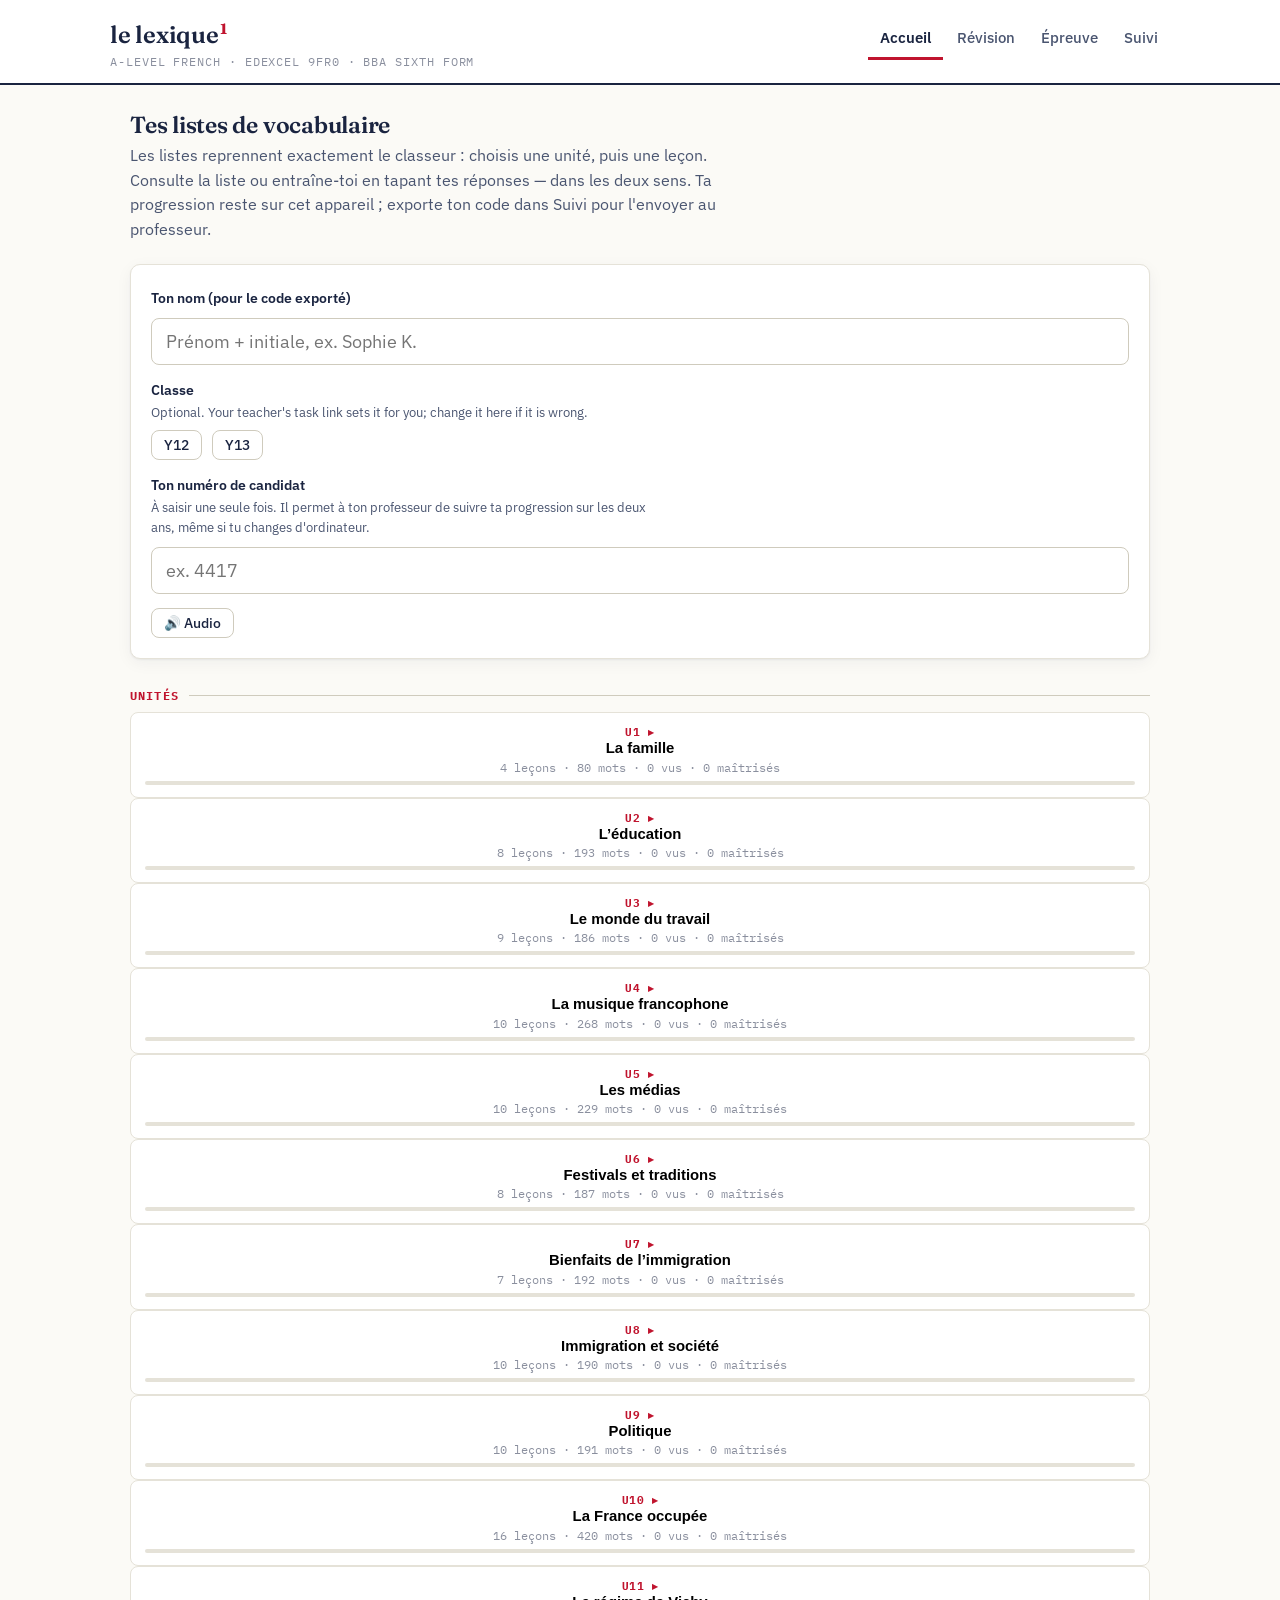
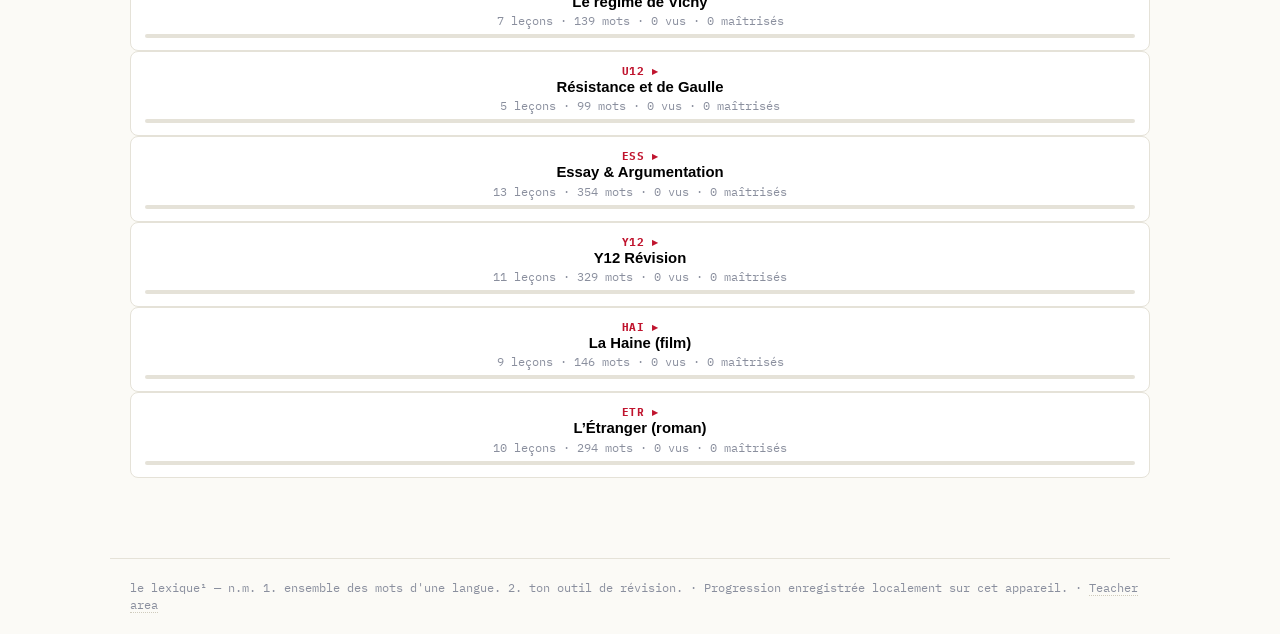
==== index.html @ da0fa789 "Add files via upload" ====
<!DOCTYPE html>
<html lang="fr">
<head>
<meta charset="UTF-8">
<meta name="viewport" content="width=device-width, initial-scale=1.0">
<title>Le Lexique · A-Level French BBA</title>
<meta name="description" content="Vocabulaire A-Level French (Edexcel 9FR0) listes du classeur, réponses tapées dans les deux sens, suivi de progression.">
<link rel="preconnect" href="https://fonts.googleapis.com">
<link rel="preconnect" href="https://fonts.gstatic.com" crossorigin>
<link href="https://fonts.googleapis.com/css2?family=Fraunces:opsz,wght@9..144,400;9..144,600;9..144,700&family=IBM+Plex+Sans:ital,wght@0,400;0,500;0,600;1,400&family=IBM+Plex+Mono:wght@400;700&display=swap" rel="stylesheet">
<link rel="stylesheet" href="style.css">
</head>
<body>
<header class="site">
  <div class="site-inner">
    <div>
      <div class="brand">le lexique<sup>1</sup></div>
      <div class="brand-sub">A-Level French · Edexcel 9FR0 · BBA Sixth Form</div>
    </div>
    <nav class="tabs" aria-label="Navigation principale">
      <button id="tab-accueil" aria-selected="true">Accueil</button>
      <button id="tab-revision" aria-selected="false">Révision</button>
      <button id="tab-examen" aria-selected="false">Épreuve</button>
      <button id="tab-suivi" aria-selected="false">Suivi</button>
    </nav>
  </div>
</header>

<div id="sendbar" class="sendbar hidden" role="status"></div>
<div id="taskbar" class="sendbar hidden" role="status"></div>

<main>
  <section id="view-accueil"></section>
  <section id="view-revision" class="hidden"></section>
  <section id="view-examen" class="hidden"></section>
  <section id="view-suivi" class="hidden"></section>
</main>

<footer class="site">
  le lexique¹ — n.m. 1. ensemble des mots d'une langue. 2. ton outil de révision.
  · Progression enregistrée localement sur cet appareil.
  · <a href="https://artmemry.github.io/A-Level-French-BBA/teacher.html" class="teacher-link" rel="noopener">Teacher area</a>
</footer>

<script src="data/corpus.js"></script>
<script src="data/synonyms.js"></script>
<script src="data/genre.js"></script>
<script src="assignments.js"></script>
<script src="app.js"></script>
</body>
</html>
---- style.css ----
/* Le Lexique — design system
   Direction: French lexicography. Dictionary-entry cards, red homograph
   numerals as the signature, ink blue + Robert red on near-white paper. */

:root{
  --paper:#FBFAF6;
  --card:#FFFFFF;
  --ink:#1A2440;
  --ink-soft:#4A5570;
  --muted:#8A8F9E;
  --rouge:#C0142E;      /* sense numerals, traps, accents */
  --bleu:#2B4C9B;       /* actions, links */
  --bleu-pale:#EDF1FA;
  --vert:#2E7D52;       /* correct */
  --vert-pale:#EAF4EE;
  --rouge-pale:#FBEDEE;
  --line:#E5E2D8;
  --line-strong:#CFCBBD;
  --radius:10px;
  --shadow:0 1px 2px rgba(26,36,64,.06), 0 4px 16px rgba(26,36,64,.05);
  --font-display:"Fraunces", Georgia, serif;
  --font-body:"IBM Plex Sans", system-ui, sans-serif;
  --font-mono:"IBM Plex Mono", ui-monospace, monospace;
}

*{box-sizing:border-box}
html{-webkit-text-size-adjust:100%}
body{
  margin:0; background:var(--paper); color:var(--ink);
  font-family:var(--font-body); font-size:16px; line-height:1.55;
}
:focus-visible{outline:2px solid var(--bleu); outline-offset:2px; border-radius:4px}
@media (prefers-reduced-motion:reduce){
  *,*::before,*::after{animation:none!important; transition:none!important}
}

/* ── header ── */
header.site{
  border-bottom:2px solid var(--ink);
  background:var(--card);
  padding:0 20px;
}
.site-inner{max-width:1060px; margin:0 auto; display:flex; align-items:baseline; gap:18px; flex-wrap:wrap; padding:16px 0 12px}
.brand{font-family:var(--font-display); font-weight:600; font-size:1.5rem; letter-spacing:-.01em}
.brand sup{color:var(--rouge); font-size:.62em; font-weight:700; margin-left:1px}
.brand-sub{font-family:var(--font-mono); font-size:.72rem; color:var(--muted); text-transform:uppercase; letter-spacing:.08em}
nav.tabs{display:flex; gap:2px; margin-left:auto; flex-wrap:wrap}
nav.tabs button{
  font-family:var(--font-body); font-size:.92rem; font-weight:500;
  background:none; border:none; border-bottom:3px solid transparent;
  padding:8px 12px 10px; color:var(--ink-soft); cursor:pointer;
}
nav.tabs button:hover{color:var(--ink)}
nav.tabs button[aria-selected="true"]{color:var(--ink); border-bottom-color:var(--rouge); font-weight:600}

main{max-width:1060px; margin:0 auto; padding:26px 20px 80px}

h1,h2,h3{font-family:var(--font-display); font-weight:600; letter-spacing:-.01em; line-height:1.2}
h2{font-size:1.45rem; margin:0 0 4px}
h3{font-size:1.1rem; margin:0 0 6px}
.lede{color:var(--ink-soft); margin:0 0 22px; max-width:62ch}

/* ── generic card ── */
.card{background:var(--card); border:1px solid var(--line); border-radius:var(--radius); box-shadow:var(--shadow); padding:20px}
.grid{display:grid; gap:14px}
@media(min-width:720px){ .grid.cols-2{grid-template-columns:1fr 1fr} .grid.cols-3{grid-template-columns:repeat(3,1fr)} }

/* ── buttons ── */
.btn{
  font-family:var(--font-body); font-size:.95rem; font-weight:600;
  border-radius:8px; border:1.5px solid var(--ink); background:var(--card); color:var(--ink);
  padding:9px 18px; cursor:pointer; transition:background .12s ease;
}
.btn:hover{background:var(--bleu-pale)}
.btn.primary{background:var(--bleu); border-color:var(--bleu); color:#fff}
.btn.primary:hover{background:#233F82}
.btn.ghost{border-color:var(--line-strong); font-weight:500}
.btn.small{padding:5px 12px; font-size:.85rem}
.btn:disabled{opacity:.45; cursor:default}
.btn-row{display:flex; gap:10px; flex-wrap:wrap; margin-top:14px}

/* ── unit picker ── */
.unit-grid{display:grid; gap:10px; grid-template-columns:repeat(auto-fill,minmax(230px,1fr)); margin:14px 0 8px}
.unit-tile{
  display:flex; align-items:flex-start; gap:10px; padding:12px 14px;
  border:1px solid var(--line); border-radius:8px; background:var(--card); cursor:pointer;
  transition:border-color .12s ease;
}
.unit-tile:hover{border-color:var(--bleu)}
.unit-tile.on{border-color:var(--bleu); background:var(--bleu-pale)}
.unit-tile input{margin-top:4px; accent-color:var(--bleu)}
.unit-tile .u-code{font-family:var(--font-mono); font-size:.7rem; color:var(--rouge); font-weight:700; letter-spacing:.05em}
.unit-tile .u-name{font-weight:600; font-size:.93rem; line-height:1.3}
.unit-tile .u-meta{font-size:.78rem; color:var(--muted); font-family:var(--font-mono)}
.unit-tile .u-bar{height:4px; background:var(--line); border-radius:2px; margin-top:6px; overflow:hidden}
.unit-tile .u-bar i{display:block; height:100%; background:var(--vert)}

/* ── dictionary entry (the signature) ── */
.entry{
  background:var(--card); border:1px solid var(--line-strong); border-radius:var(--radius);
  box-shadow:var(--shadow); padding:26px 28px; position:relative;
}
.entry::before{
  content:""; position:absolute; inset:8px; border:1px solid var(--line); border-radius:6px; pointer-events:none;
}
.headword{font-family:var(--font-display); font-size:2rem; font-weight:600}
.headword sup{color:var(--rouge); font-weight:700; font-size:.55em}
.gramm{font-style:italic; color:var(--muted); font-size:.95rem; margin-left:8px}
.entry .ctx{font-size:1.15rem; margin:16px 0 4px; line-height:1.6}
.entry .ctx mark{background:none; color:var(--rouge); font-weight:700}
.entry .ctx .gap{
  display:inline-block; min-width:5.5ch; border-bottom:2px solid var(--rouge);
  color:var(--rouge); font-weight:700; text-align:center; padding:0 4px;
}
.entry-meta{font-family:var(--font-mono); font-size:.72rem; color:var(--muted); letter-spacing:.05em; text-transform:uppercase}

/* ── options ── */
.opts{display:grid; gap:8px; margin-top:18px}
@media(min-width:640px){ .opts.two-col{grid-template-columns:1fr 1fr} }
.opt{
  text-align:left; font-size:1rem; font-family:var(--font-body);
  border:1.5px solid var(--line-strong); border-radius:8px; background:var(--card);
  padding:11px 14px; cursor:pointer; display:flex; gap:10px; align-items:baseline;
  transition:border-color .1s ease, background .1s ease;
}
.opt:hover{border-color:var(--bleu)}
.opt .k{font-family:var(--font-mono); font-size:.72rem; color:var(--muted); min-width:1.2em}
.opt.good{border-color:var(--vert); background:var(--vert-pale)}
.opt.bad{border-color:var(--rouge); background:var(--rouge-pale)}
.opt.dim{opacity:.55}
.opt:disabled{cursor:default}
.opt .tag{margin-left:auto; font-family:var(--font-mono); font-size:.7rem; color:var(--muted)}

/* checkbox variant (select-all) */
.opt.check input{accent-color:var(--bleu)}

/* ── feedback ── */
.feedback{margin-top:14px; padding:12px 14px; border-radius:8px; font-size:.95rem}
.feedback.good{background:var(--vert-pale); border:1px solid var(--vert); color:#1D5A3A}
.feedback.bad{background:var(--rouge-pale); border:1px solid var(--rouge); color:#8A1020}
.feedback.info{background:var(--bleu-pale); border:1px solid var(--bleu); color:#1E3A75}
.feedback .note{display:block; margin-top:6px; font-size:.88rem; color:var(--ink-soft)}

/* ── flashcard ── */
.fc-back{border-top:1px dashed var(--line-strong); margin-top:16px; padding-top:16px}
.fc-answers{font-size:1.25rem; font-weight:600}
.grade-row{display:flex; gap:8px; flex-wrap:wrap; margin-top:16px}
.grade-row .btn{flex:1; min-width:100px}
.g-again{border-color:var(--rouge); color:var(--rouge)}
.g-hard{border-color:#B07B12; color:#8A5F0A}
.g-good{border-color:var(--vert); color:var(--vert)}
.g-easy{border-color:var(--bleu); color:var(--bleu)}

/* typed input */
input.typed{
  font-family:var(--font-body); font-size:1.1rem; width:100%;
  border:1.5px solid var(--line-strong); border-radius:8px; padding:11px 14px; margin-top:16px;
  background:var(--card); color:var(--ink);
}
input.typed:focus{border-color:var(--bleu)}

/* ── session chrome ── */
.session-bar{display:flex; align-items:center; gap:14px; margin-bottom:16px; flex-wrap:wrap}
.progress{flex:1; min-width:140px; height:6px; background:var(--line); border-radius:3px; overflow:hidden}
.progress i{display:block; height:100%; background:var(--bleu); transition:width .25s ease}
.session-count{font-family:var(--font-mono); font-size:.8rem; color:var(--muted)}
.score-pill{font-family:var(--font-mono); font-size:.8rem; padding:3px 10px; border-radius:99px; background:var(--bleu-pale); color:var(--bleu)}

/* ── suivi ── */
table.stats{width:100%; border-collapse:collapse; font-size:.9rem}
table.stats th{
  text-align:left; font-family:var(--font-mono); font-size:.7rem; text-transform:uppercase;
  letter-spacing:.06em; color:var(--muted); border-bottom:2px solid var(--ink); padding:8px 10px;
}
table.stats td{border-bottom:1px solid var(--line); padding:8px 10px; vertical-align:top}
table.stats td.num{font-family:var(--font-mono); text-align:right}
.bar{height:6px; background:var(--line); border-radius:3px; overflow:hidden; min-width:80px}
.bar i{display:block; height:100%; background:var(--vert)}
.bar i.warn{background:#C98A12}
.bar i.low{background:var(--rouge)}
.conf-pair{display:inline-block; background:var(--rouge-pale); border:1px solid var(--rouge); color:#8A1020;
  border-radius:6px; padding:2px 8px; font-size:.82rem; margin:2px 4px 2px 0}
.conf-pair b{font-weight:700}

textarea.code{
  width:100%; min-height:110px; font-family:var(--font-mono); font-size:.78rem;
  border:1.5px solid var(--line-strong); border-radius:8px; padding:10px; background:var(--card); color:var(--ink);
}
.kpi-row{display:grid; gap:12px; grid-template-columns:repeat(auto-fit,minmax(150px,1fr)); margin:16px 0}
.kpi{background:var(--card); border:1px solid var(--line); border-radius:8px; padding:14px 16px}
.kpi .n{font-family:var(--font-display); font-size:1.9rem; font-weight:600; line-height:1}
.kpi .n small{font-size:.5em; color:var(--muted); font-family:var(--font-mono)}
.kpi .l{font-family:var(--font-mono); font-size:.7rem; text-transform:uppercase; letter-spacing:.06em; color:var(--muted); margin-top:4px}

.pill-select{display:flex; gap:6px; flex-wrap:wrap}
.pill-select button{
  border:1.5px solid var(--line-strong); background:var(--card); border-radius:99px;
  padding:6px 14px; font-size:.88rem; cursor:pointer; font-family:var(--font-body); color:var(--ink);
}
.pill-select button.on{border-color:var(--bleu); background:var(--bleu-pale); color:var(--bleu); font-weight:600}

.section-label{
  font-family:var(--font-mono); font-size:.72rem; text-transform:uppercase; letter-spacing:.1em;
  color:var(--rouge); font-weight:700; margin:28px 0 8px; display:flex; align-items:center; gap:10px;
}
.section-label::after{content:""; flex:1; height:1px; background:var(--line-strong)}

.match-cols{display:grid; grid-template-columns:1fr 1fr; gap:10px; margin-top:16px}
.match-cols .opt.sel{border-color:var(--bleu); background:var(--bleu-pale)}
.match-cols .opt.paired{border-color:var(--vert); background:var(--vert-pale); cursor:default}

footer.site{max-width:1060px; margin:0 auto; padding:20px; border-top:1px solid var(--line);
  font-family:var(--font-mono); font-size:.72rem; color:var(--muted)}
.hidden{display:none!important}

/* ── floating accent pad (EN → FR typing) ── */
.accent-pad{
  position:fixed; left:50%; transform:translateX(-50%);
  bottom:max(14px, env(safe-area-inset-bottom));
  display:flex; gap:4px; flex-wrap:wrap; justify-content:center;
  background:var(--card); border:1.5px solid var(--ink); border-radius:12px;
  box-shadow:0 6px 24px rgba(26,36,64,.18);
  padding:8px 10px; z-index:50; max-width:min(96vw, 560px);
}
.accent-pad button{
  font-family:var(--font-display); font-size:1.25rem; line-height:1;
  min-width:38px; padding:8px 6px;
  border:1px solid var(--line-strong); border-radius:8px;
  background:var(--paper); color:var(--ink); cursor:pointer;
}
.accent-pad button:hover{border-color:var(--bleu); background:var(--bleu-pale)}
.accent-pad button:active{background:var(--bleu); color:#fff}
body.pad-on main{padding-bottom:150px}

/* ── speak buttons ── */
button.speak{
  border:1px solid var(--line-strong); background:var(--card); border-radius:8px;
  font-size:1rem; padding:4px 8px; cursor:pointer; vertical-align:middle;
}
button.speak.small{font-size:.8rem; padding:2px 6px}
button.speak:hover{border-color:var(--bleu); background:var(--bleu-pale)}

/* ── print (Liste view as handout) ── */
@media print{
  header.site nav, footer.site, .no-print, .accent-pad, button.speak, .btn{display:none!important}
  body{background:#fff}
  main{padding:0; max-width:none}
  table.stats th{border-bottom:2px solid #000; color:#000}
  table.stats td{border-bottom:1px solid #999}
  h2{font-size:1.2rem}
}

/* ── the strip that says what the teacher has ──
   It sits under the header on every tab, so the answer to "has my teacher
   seen this?" is never more than a glance away. Amber when something is
   waiting, green when nothing is. */
.sendbar{
  border-bottom:1px solid var(--line-strong);
  background:var(--bleu-pale);
  padding:0 20px;
  font-size:.9rem;
}
.sendbar.hidden{display:none}
.sendbar-inner{
  max-width:1060px; margin:0 auto; padding:9px 0;
  display:flex; align-items:center; gap:12px; flex-wrap:wrap;
}
.sendbar .dot{
  width:9px; height:9px; border-radius:50%; flex:0 0 auto; background:var(--bleu);
}
.sendbar .txt{flex:1; min-width:200px; line-height:1.4}
.sendbar .txt b{font-weight:600}
.sendbar .ago{color:var(--ink-soft)}
.sendbar.waiting{background:#FDF6EC; border-bottom-color:#E4CFA6}
.sendbar.waiting .dot{background:#B07B12}
.sendbar.clear{background:var(--vert-pale); border-bottom-color:#BFD9CB}
.sendbar.clear .dot{background:var(--vert)}
.sendbar .btn{padding:5px 12px; font-size:.85rem}
@media print{.sendbar{display:none}}

/* ── the send panel at the end of an activity ── */
.send-card{margin-top:14px; border-color:var(--bleu)!important}
.send-card .send-what{font-size:.9rem; color:var(--ink-soft); margin:2px 0 0}
.send-card .btn.primary{font-size:1rem; padding:10px 18px}
.send-name{margin-top:10px}

/* ── the task strip: what is set this week, on every tab ── */
.sendbar.task{background:var(--bleu-pale); border-bottom-color:#C9D3EA}
.sendbar.task .dot{background:var(--bleu)}
.sendbar.task.clear{background:var(--vert-pale); border-bottom-color:#BFD9CB}
.sendbar.task.clear .dot{background:var(--vert)}

/* the discreet way in for teachers, at the foot of every page */
footer.site a.teacher-link{color:var(--muted);text-decoration:none;border-bottom:1px dotted var(--line-strong)}
footer.site a.teacher-link:hover{color:var(--ink)}
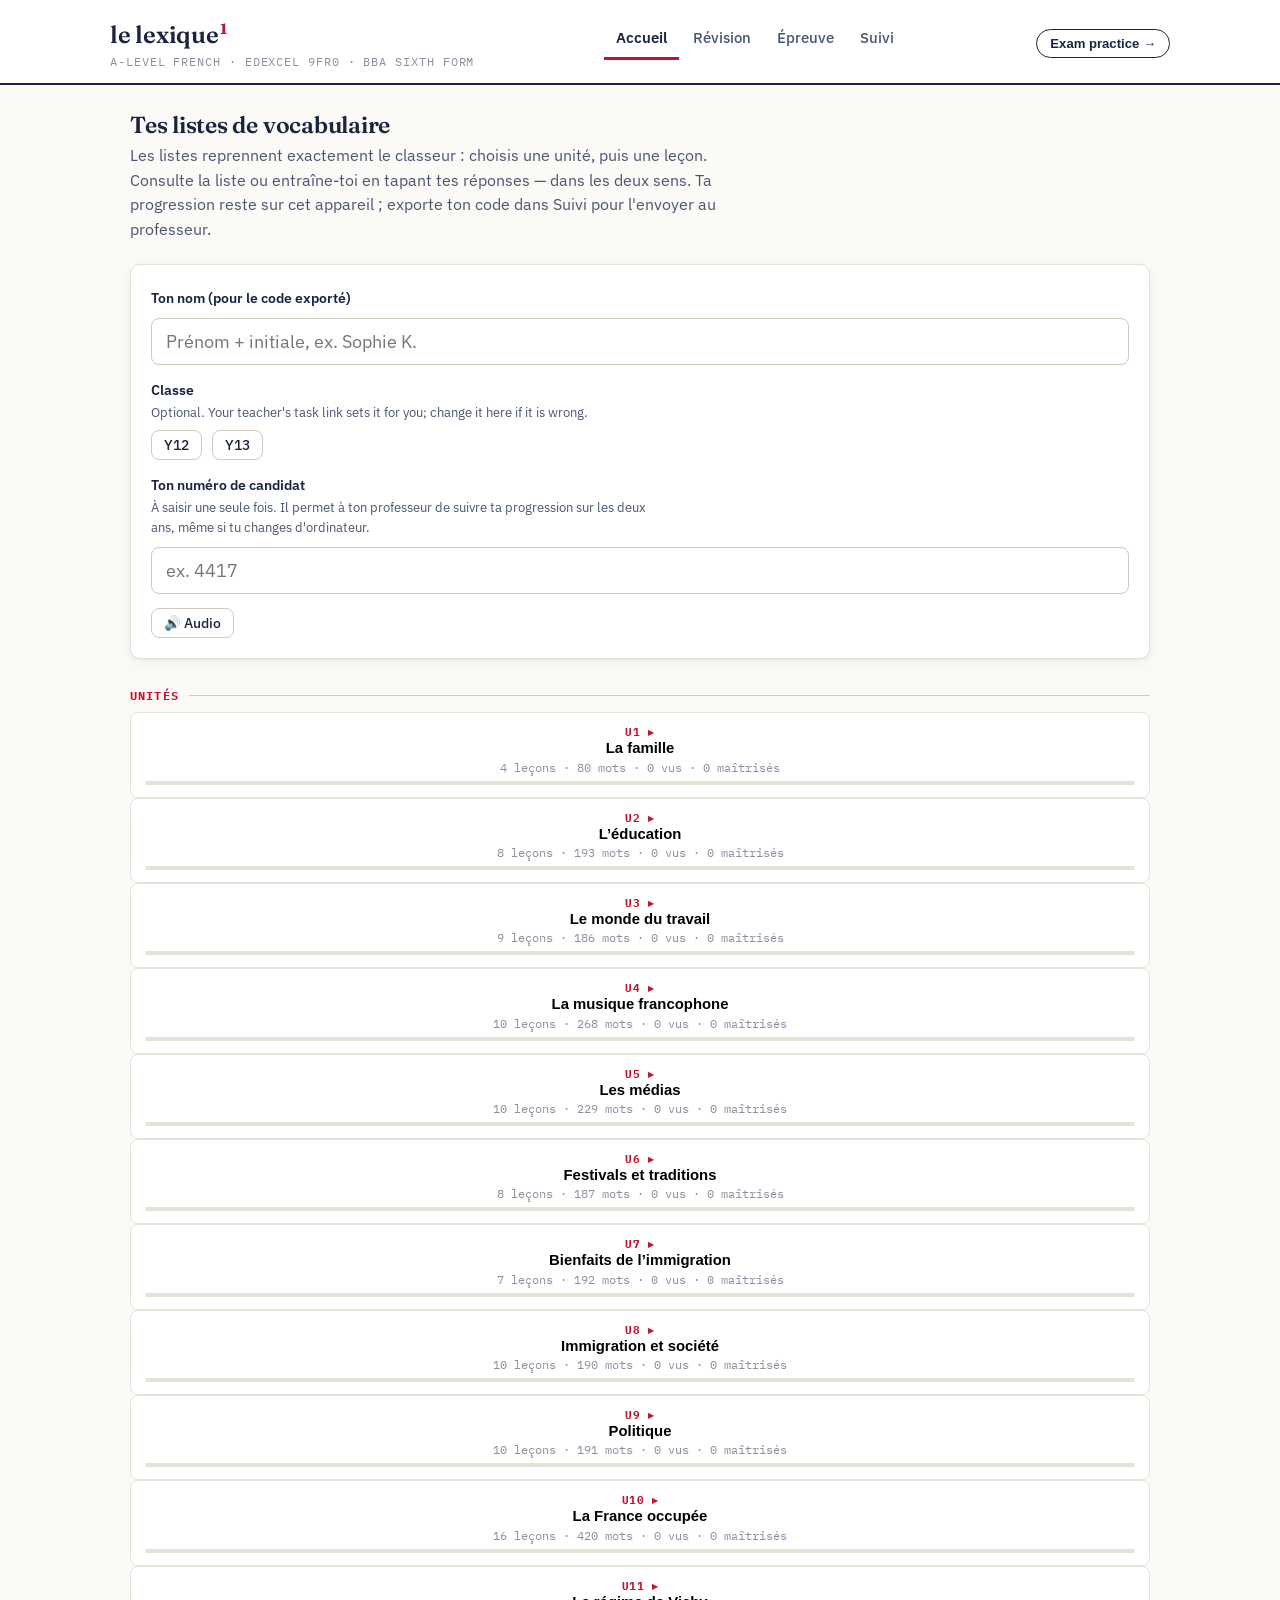
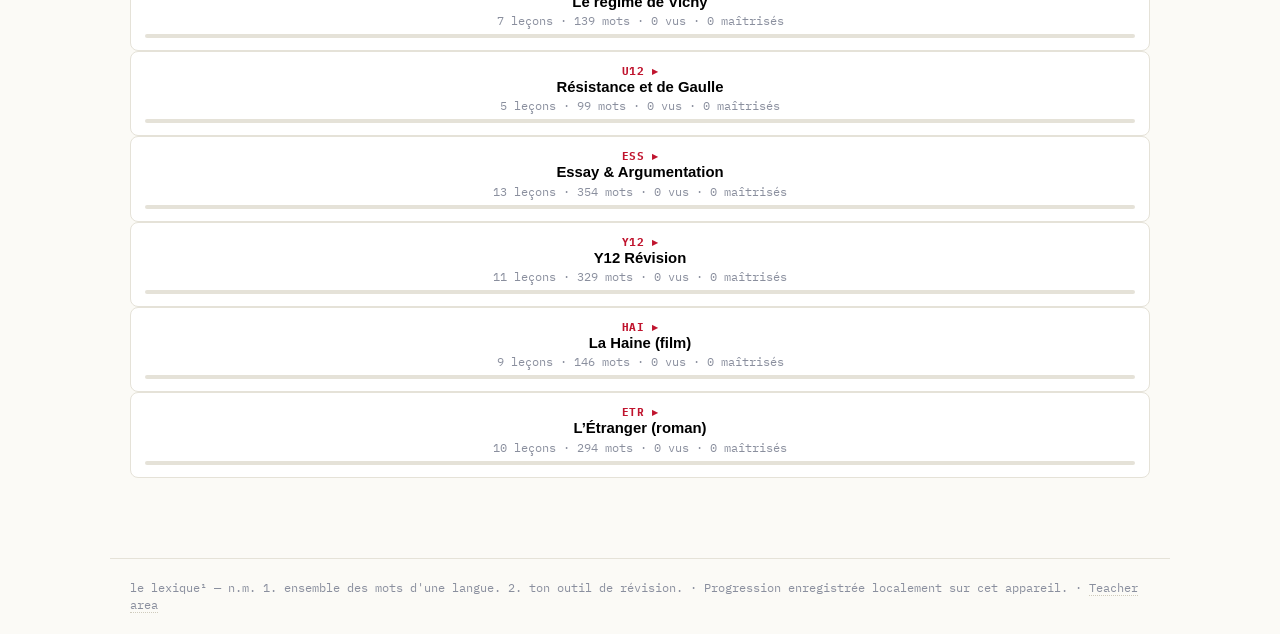
==== commit 4af84891: "Add files via upload" ====
--- a/index.html
+++ b/index.html
@@ -9,6 +9,7 @@
 <link rel="preconnect" href="https://fonts.gstatic.com" crossorigin>
 <link href="https://fonts.googleapis.com/css2?family=Fraunces:opsz,wght@9..144,400;9..144,600;9..144,700&family=IBM+Plex+Sans:ital,wght@0,400;0,500;0,600;1,400&family=IBM+Plex+Mono:wght@400;700&display=swap" rel="stylesheet">
 <link rel="stylesheet" href="style.css">
+<script src="bba-sequence.js" data-site="lex" data-lang="FR"></script>
 </head>
 <body>
 <header class="site">
@@ -23,6 +24,7 @@
       <button id="tab-examen" aria-selected="false">Épreuve</button>
       <button id="tab-suivi" aria-selected="false">Suivi</button>
     </nav>
+    <a class="xsite" href="https://artmemry.github.io/A-Level-French-BBA/" style="font:600 .82rem/1.2 -apple-system,BlinkMacSystemFont,'Segoe UI',Roboto,Helvetica,Arial,sans-serif;color:#1A2440;text-decoration:none;border:1.5px solid #1A2440;border-radius:99px;padding:6px 13px;white-space:nowrap;align-self:center;margin-left:auto" title="The A-Level site: reading, translation, essays, grammar and speaking">Exam practice →</a>
   </div>
 </header>
 
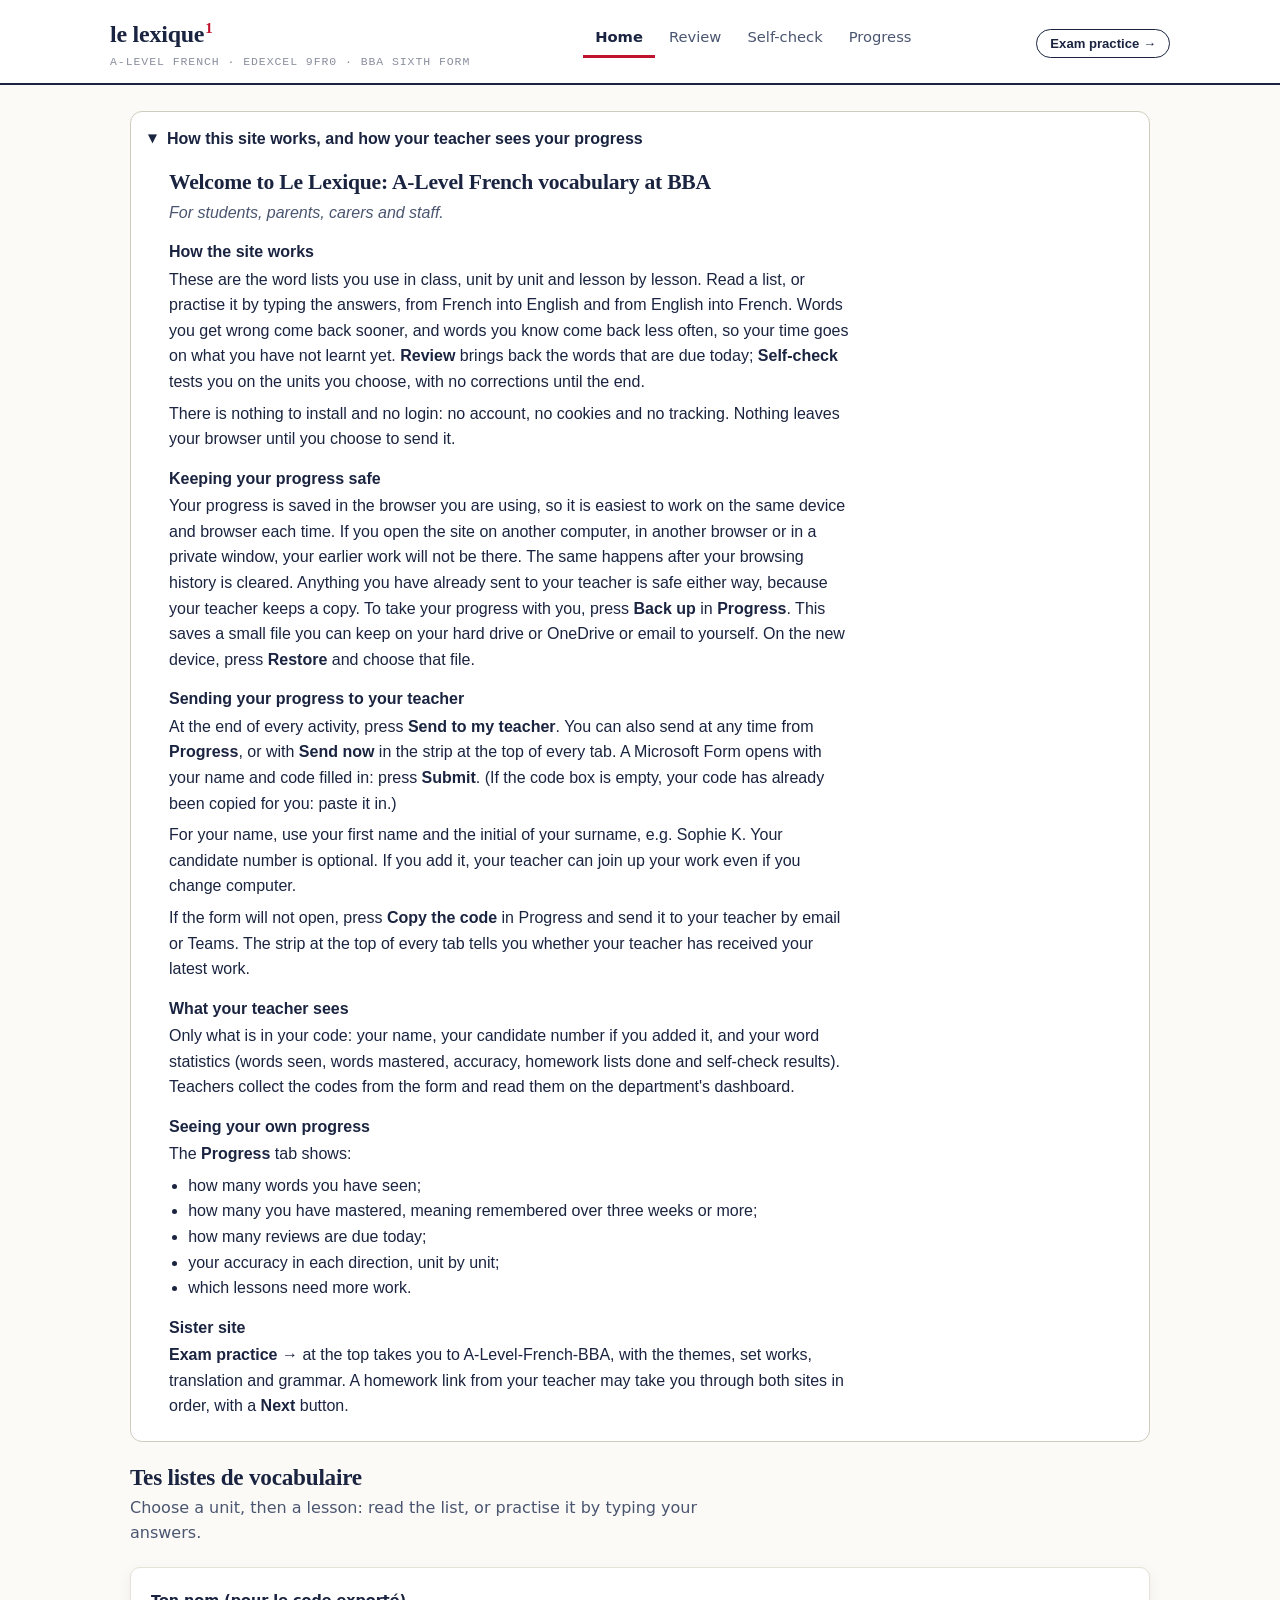
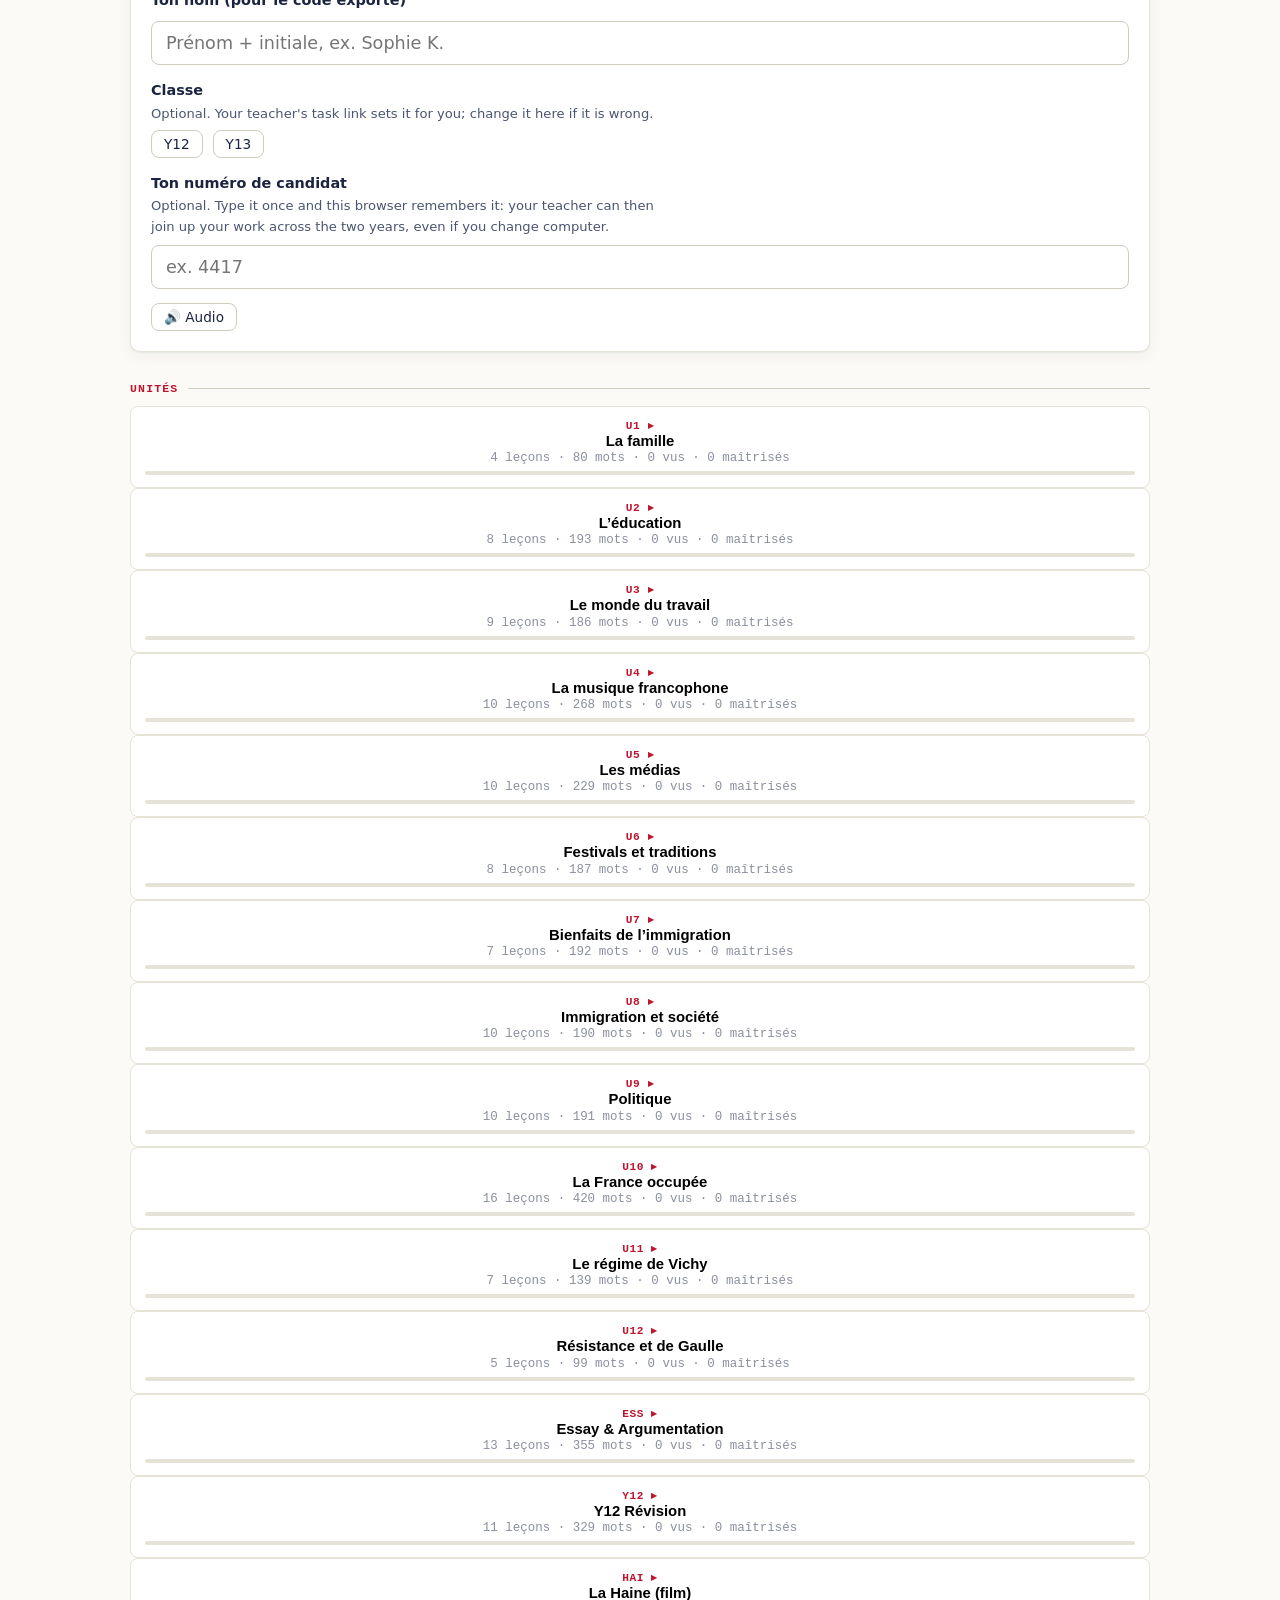
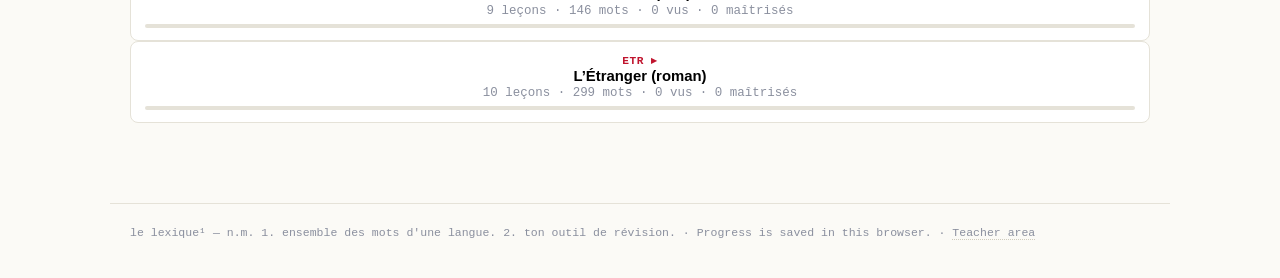
==== commit 06ae9c5b: "Add files via upload" ====
--- a/index.html
+++ b/index.html
@@ -5,11 +5,23 @@
 <meta name="viewport" content="width=device-width, initial-scale=1.0">
 <title>Le Lexique · A-Level French BBA</title>
 <meta name="description" content="Vocabulaire A-Level French (Edexcel 9FR0) listes du classeur, réponses tapées dans les deux sens, suivi de progression.">
-<link rel="preconnect" href="https://fonts.googleapis.com">
-<link rel="preconnect" href="https://fonts.gstatic.com" crossorigin>
-<link href="https://fonts.googleapis.com/css2?family=Fraunces:opsz,wght@9..144,400;9..144,600;9..144,700&family=IBM+Plex+Sans:ital,wght@0,400;0,500;0,600;1,400&family=IBM+Plex+Mono:wght@400;700&display=swap" rel="stylesheet">
 <link rel="stylesheet" href="style.css">
 <script src="bba-sequence.js" data-site="lex" data-lang="FR"></script>
+<style id="bba-howto-css">
+.howto{margin:0 0 22px;border:1px solid #CFCBBD;border-radius:12px;background:#fff;font:400 1rem/1.6 -apple-system,BlinkMacSystemFont,'Segoe UI',Roboto,Helvetica,Arial,sans-serif;color:#1A2440}
+.howto>summary{cursor:pointer;list-style:none;padding:14px 18px;font-weight:600;display:flex;gap:10px;align-items:baseline}
+.howto>summary::-webkit-details-marker{display:none}
+.howto>summary::before{content:"\25B8";display:inline-block;transition:transform .15s}
+.howto[open]>summary::before{transform:rotate(90deg)}
+.howto .howto-body{padding:0 18px 16px 38px;max-width:46rem}
+.howto h2{font:600 1.35rem/1.3 Georgia,'Times New Roman',serif;margin:2px 0 4px}
+.howto .who{margin:0 0 12px;color:#4A5570;font-style:italic}
+.howto h3{font:600 1rem/1.4 -apple-system,BlinkMacSystemFont,'Segoe UI',Roboto,Helvetica,Arial,sans-serif;margin:16px 0 3px;color:#1A2440;text-transform:none;letter-spacing:0}
+.howto p{margin:0 0 6px}
+.howto ul{margin:4px 0 6px;padding-left:1.2em}
+.howto b.btnname{white-space:nowrap}
+@media(max-width:600px){.howto .howto-body{padding:0 16px 14px 16px}}
+</style>
 </head>
 <body>
 <header class="site">
@@ -18,11 +30,11 @@
       <div class="brand">le lexique<sup>1</sup></div>
       <div class="brand-sub">A-Level French · Edexcel 9FR0 · BBA Sixth Form</div>
     </div>
-    <nav class="tabs" aria-label="Navigation principale">
-      <button id="tab-accueil" aria-selected="true">Accueil</button>
-      <button id="tab-revision" aria-selected="false">Révision</button>
-      <button id="tab-examen" aria-selected="false">Épreuve</button>
-      <button id="tab-suivi" aria-selected="false">Suivi</button>
+    <nav class="tabs" aria-label="Main navigation">
+      <button id="tab-accueil" aria-selected="true">Home</button>
+      <button id="tab-revision" aria-selected="false">Review</button>
+      <button id="tab-examen" aria-selected="false">Self-check</button>
+      <button id="tab-suivi" aria-selected="false">Progress</button>
     </nav>
     <a class="xsite" href="https://artmemry.github.io/A-Level-French-BBA/" style="font:600 .82rem/1.2 -apple-system,BlinkMacSystemFont,'Segoe UI',Roboto,Helvetica,Arial,sans-serif;color:#1A2440;text-decoration:none;border:1.5px solid #1A2440;border-radius:99px;padding:6px 13px;white-space:nowrap;align-self:center;margin-left:auto" title="The A-Level site: reading, translation, essays, grammar and speaking">Exam practice →</a>
   </div>
@@ -32,6 +44,12 @@
 <div id="taskbar" class="sendbar hidden" role="status"></div>
 
 <main>
+<details class="howto" id="bba-howto" data-site="lex-fr" lang="en-GB"><summary>How this site works, and how your teacher sees your progress</summary><div class="howto-body"><h2>Welcome to Le Lexique: A-Level French vocabulary at BBA</h2><p class="who">For students, parents, carers and staff.</p><h3>How the site works</h3><p>These are the word lists you use in class, unit by unit and lesson by lesson. Read a list, or practise it by typing the answers, from French into English and from English into French. Words you get wrong come back sooner, and words you know come back less often, so your time goes on what you have not learnt yet. <b>Review</b> brings back the words that are due today; <b>Self-check</b> tests you on the units you choose, with no corrections until the end.</p><p>There is nothing to install and no login: no account, no cookies and no tracking. Nothing leaves your browser until you choose to send it.</p><h3>Keeping your progress safe</h3><p>Your progress is saved in the browser you are using, so it is easiest to work on the same device and browser each time. If you open the site on another computer, in another browser or in a private window, your earlier work will not be there. The same happens after your browsing history is cleared. Anything you have already sent to your teacher is safe either way, because your teacher keeps a copy. To take your progress with you, press <b>Back up</b> in <b>Progress</b>. This saves a small file you can keep on your hard drive or OneDrive or email to yourself. On the new device, press <b>Restore</b> and choose that file.</p><h3>Sending your progress to your teacher</h3><p>At the end of every activity, press <b class=btnname>Send to my teacher</b>. You can also send at any time from <b>Progress</b>, or with <b class=btnname>Send now</b> in the strip at the top of every tab. A Microsoft Form opens with your name and code filled in: press <b>Submit</b>. (If the code box is empty, your code has already been copied for you: paste it in.)</p><p>For your name, use your first name and the initial of your surname, e.g. Sophie K. Your candidate number is optional. If you add it, your teacher can join up your work even if you change computer.</p><p>If the form will not open, press <b class=btnname>Copy the code</b> in Progress and send it to your teacher by email or Teams. The strip at the top of every tab tells you whether your teacher has received your latest work.</p><h3>What your teacher sees</h3><p>Only what is in your code: your name, your candidate number if you added it, and your word statistics (words seen, words mastered, accuracy, homework lists done and self-check results). Teachers collect the codes from the form and read them on the department's dashboard.</p><h3>Seeing your own progress</h3><p>The <b>Progress</b> tab shows:</p><ul><li>how many words you have seen;</li><li>how many you have mastered, meaning remembered over three weeks or more;</li><li>how many reviews are due today;</li><li>your accuracy in each direction, unit by unit;</li><li>which lessons need more work.</li></ul><h3>Sister site</h3><p><b>Exam practice →</b> at the top takes you to A-Level-French-BBA, with the themes, set works, translation and grammar. A homework link from your teacher may take you through both sites in order, with a <b>Next</b> button.</p></div></details>
+<script>
+(function(){var d=document.getElementById("bba-howto"),k="bba-howto-seen:"+d.getAttribute("data-site"),seen=false;
+try{seen=localStorage.getItem(k)==="1"}catch(e){}
+if(!seen){d.open=true;try{localStorage.setItem(k,"1")}catch(e){}}})();
+</script>
   <section id="view-accueil"></section>
   <section id="view-revision" class="hidden"></section>
   <section id="view-examen" class="hidden"></section>
@@ -40,7 +58,7 @@
 
 <footer class="site">
   le lexique¹ — n.m. 1. ensemble des mots d'une langue. 2. ton outil de révision.
-  · Progression enregistrée localement sur cet appareil.
+  · Progress is saved in this browser.
   · <a href="https://artmemry.github.io/A-Level-French-BBA/teacher.html" class="teacher-link" rel="noopener">Teacher area</a>
 </footer>
 
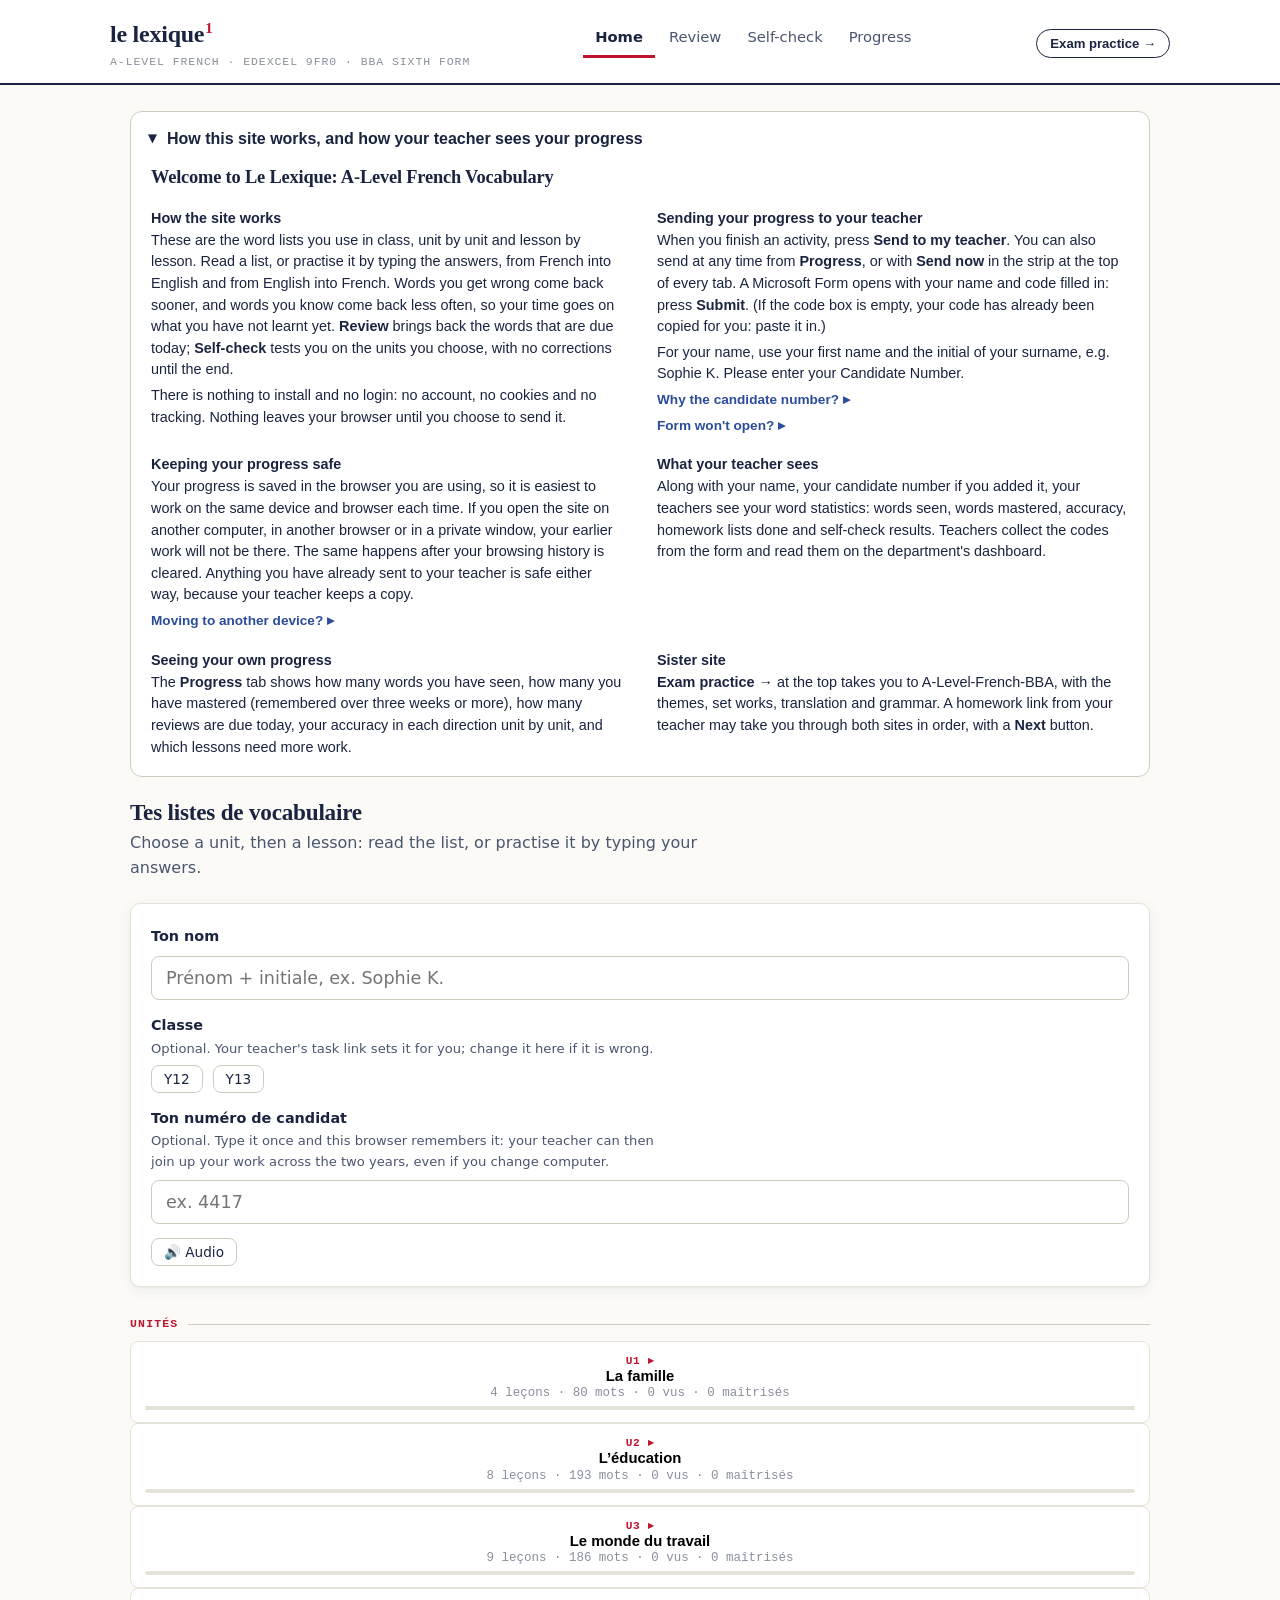
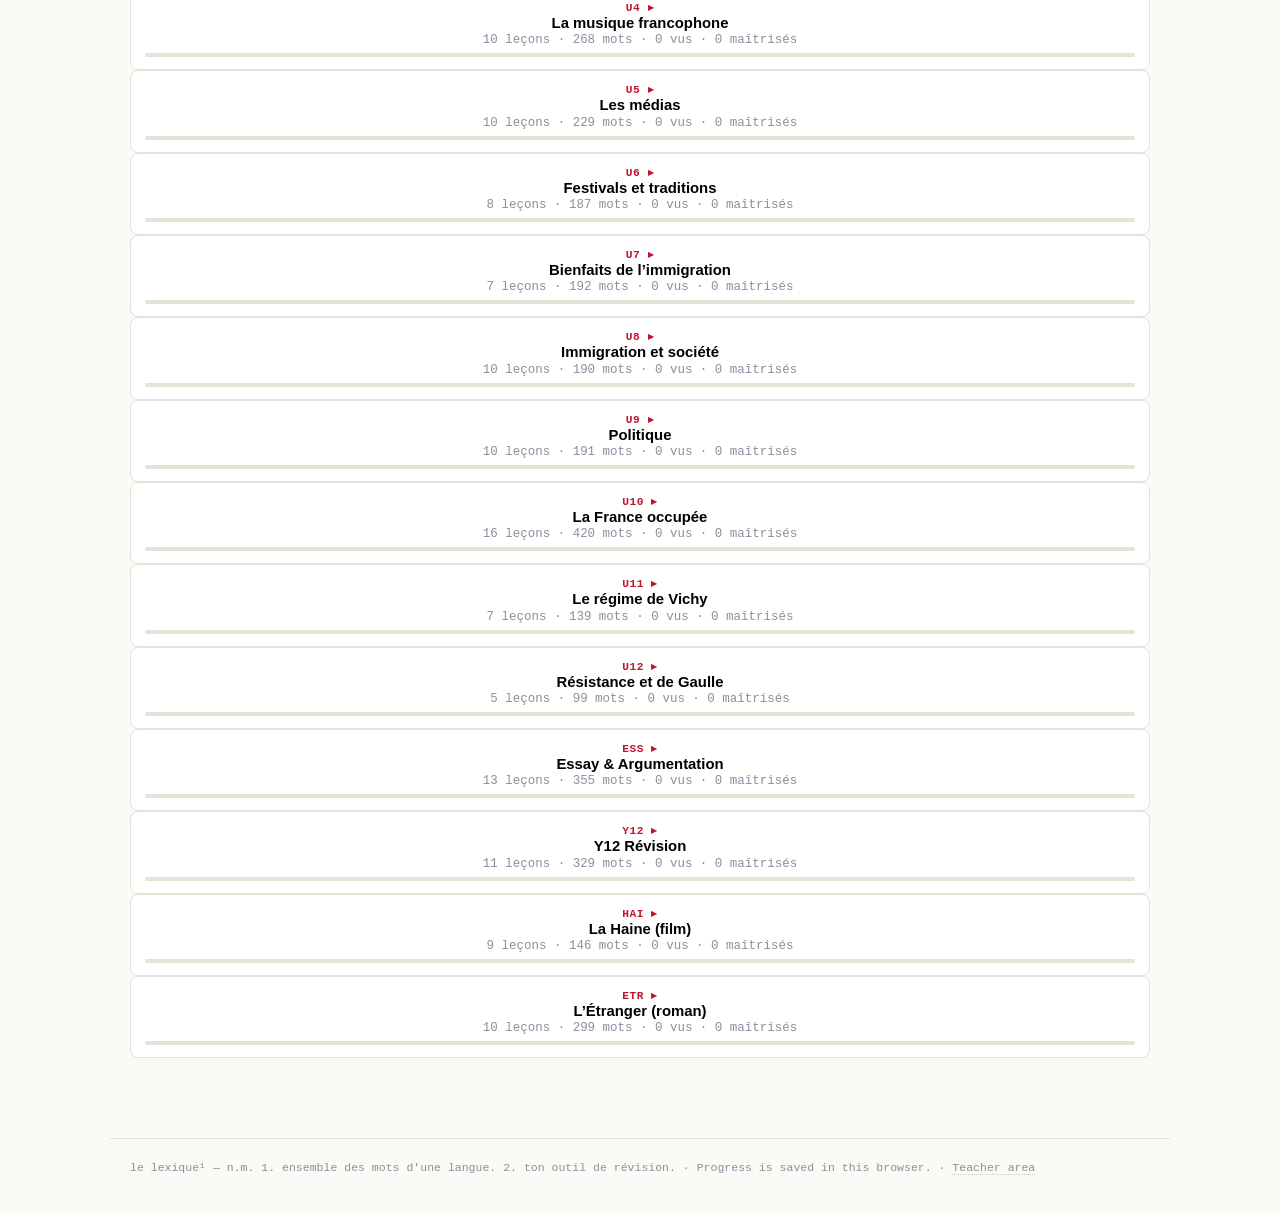
==== commit 2d4a416f: "Add files via upload" ====
--- a/index.html
+++ b/index.html
@@ -22,6 +22,20 @@
 .howto b.btnname{white-space:nowrap}
 @media(max-width:600px){.howto .howto-body{padding:0 16px 14px 16px}}
 </style>
+<style id="bba-howto-compact">
+.howto .howto-body{max-width:none;padding:0 20px 14px 20px;font-size:.9rem;line-height:1.5}
+.howto h2{font-size:1.15rem;margin:0 0 8px}
+.howto .hw-grid{display:grid;grid-template-columns:1fr 1fr;gap:4px 34px}
+.howto .hw h3{font-size:.9rem;margin:10px 0 2px}
+.howto .hw p{margin:0 0 4px}
+.howto details.more{margin:2px 0 4px}
+.howto details.more>summary{cursor:pointer;color:#2B4C9B;font-weight:600;font-size:.85rem;list-style:none;display:inline}
+.howto details.more>summary::-webkit-details-marker{display:none}
+.howto details.more>summary::after{content:" \25B8"}
+.howto details.more[open]>summary::after{content:" \25BE"}
+.howto details.more>p{margin:4px 0 2px;padding:6px 10px;background:#F6F5F0;border-radius:6px;font-size:.85rem}
+@media(max-width:820px){.howto .hw-grid{grid-template-columns:1fr}.howto .howto-body{padding:0 16px 12px}}
+</style>
 </head>
 <body>
 <header class="site">
@@ -44,7 +58,7 @@
 <div id="taskbar" class="sendbar hidden" role="status"></div>
 
 <main>
-<details class="howto" id="bba-howto" data-site="lex-fr" lang="en-GB"><summary>How this site works, and how your teacher sees your progress</summary><div class="howto-body"><h2>Welcome to Le Lexique: A-Level French vocabulary at BBA</h2><p class="who">For students, parents, carers and staff.</p><h3>How the site works</h3><p>These are the word lists you use in class, unit by unit and lesson by lesson. Read a list, or practise it by typing the answers, from French into English and from English into French. Words you get wrong come back sooner, and words you know come back less often, so your time goes on what you have not learnt yet. <b>Review</b> brings back the words that are due today; <b>Self-check</b> tests you on the units you choose, with no corrections until the end.</p><p>There is nothing to install and no login: no account, no cookies and no tracking. Nothing leaves your browser until you choose to send it.</p><h3>Keeping your progress safe</h3><p>Your progress is saved in the browser you are using, so it is easiest to work on the same device and browser each time. If you open the site on another computer, in another browser or in a private window, your earlier work will not be there. The same happens after your browsing history is cleared. Anything you have already sent to your teacher is safe either way, because your teacher keeps a copy. To take your progress with you, press <b>Back up</b> in <b>Progress</b>. This saves a small file you can keep on your hard drive or OneDrive or email to yourself. On the new device, press <b>Restore</b> and choose that file.</p><h3>Sending your progress to your teacher</h3><p>At the end of every activity, press <b class=btnname>Send to my teacher</b>. You can also send at any time from <b>Progress</b>, or with <b class=btnname>Send now</b> in the strip at the top of every tab. A Microsoft Form opens with your name and code filled in: press <b>Submit</b>. (If the code box is empty, your code has already been copied for you: paste it in.)</p><p>For your name, use your first name and the initial of your surname, e.g. Sophie K. Your candidate number is optional. If you add it, your teacher can join up your work even if you change computer.</p><p>If the form will not open, press <b class=btnname>Copy the code</b> in Progress and send it to your teacher by email or Teams. The strip at the top of every tab tells you whether your teacher has received your latest work.</p><h3>What your teacher sees</h3><p>Only what is in your code: your name, your candidate number if you added it, and your word statistics (words seen, words mastered, accuracy, homework lists done and self-check results). Teachers collect the codes from the form and read them on the department's dashboard.</p><h3>Seeing your own progress</h3><p>The <b>Progress</b> tab shows:</p><ul><li>how many words you have seen;</li><li>how many you have mastered, meaning remembered over three weeks or more;</li><li>how many reviews are due today;</li><li>your accuracy in each direction, unit by unit;</li><li>which lessons need more work.</li></ul><h3>Sister site</h3><p><b>Exam practice →</b> at the top takes you to A-Level-French-BBA, with the themes, set works, translation and grammar. A homework link from your teacher may take you through both sites in order, with a <b>Next</b> button.</p></div></details>
+<details class="howto" id="bba-howto" data-site="lex-fr" lang="en-GB"><summary>How this site works, and how your teacher sees your progress</summary><div class="howto-body"><h2>Welcome to Le Lexique: A-Level French Vocabulary</h2><div class="hw-grid"><section class="hw"><h3>How the site works</h3><p>These are the word lists you use in class, unit by unit and lesson by lesson. Read a list, or practise it by typing the answers, from French into English and from English into French. Words you get wrong come back sooner, and words you know come back less often, so your time goes on what you have not learnt yet. <b>Review</b> brings back the words that are due today; <b>Self-check</b> tests you on the units you choose, with no corrections until the end.</p><p>There is nothing to install and no login: no account, no cookies and no tracking. Nothing leaves your browser until you choose to send it.</p></section><section class="hw"><h3>Sending your progress to your teacher</h3><p>When you finish an activity, press <b class=btnname>Send to my teacher</b>. You can also send at any time from <b>Progress</b>, or with <b class=btnname>Send now</b> in the strip at the top of every tab. A Microsoft Form opens with your name and code filled in: press <b>Submit</b>. (If the code box is empty, your code has already been copied for you: paste it in.)</p><p>For your name, use your first name and the initial of your surname, e.g. Sophie K. Please enter your Candidate Number.</p><details class="more"><summary>Why the candidate number?</summary><p>If you add it, your teacher can join up your work even if you change computer.</p></details><details class="more"><summary>Form won't open?</summary><p>Press <b class=btnname>Copy the code</b> in Progress and send it to your teacher by email or Teams. The strip at the top of every tab tells you whether your teacher has received your latest work.</p></details></section><section class="hw"><h3>Keeping your progress safe</h3><p>Your progress is saved in the browser you are using, so it is easiest to work on the same device and browser each time. If you open the site on another computer, in another browser or in a private window, your earlier work will not be there. The same happens after your browsing history is cleared. Anything you have already sent to your teacher is safe either way, because your teacher keeps a copy.</p><details class="more"><summary>Moving to another device?</summary><p>To take your progress with you, press <b>Back up</b> in <b>Progress</b>. This saves a small file you can keep on your hard drive or OneDrive or email to yourself. On the new device, press <b>Restore</b> and choose that file.</p></details></section><section class="hw"><h3>What your teacher sees</h3><p>Along with your name, your candidate number if you added it, your teachers see your word statistics: words seen, words mastered, accuracy, homework lists done and self-check results. Teachers collect the codes from the form and read them on the department's dashboard.</p></section><section class="hw"><h3>Seeing your own progress</h3><p>The <b>Progress</b> tab shows how many words you have seen, how many you have mastered (remembered over three weeks or more), how many reviews are due today, your accuracy in each direction unit by unit, and which lessons need more work.</p></section><section class="hw"><h3>Sister site</h3><p><b>Exam practice →</b> at the top takes you to A-Level-French-BBA, with the themes, set works, translation and grammar. A homework link from your teacher may take you through both sites in order, with a <b>Next</b> button.</p></section></div></div></details>
 <script>
 (function(){var d=document.getElementById("bba-howto"),k="bba-howto-seen:"+d.getAttribute("data-site"),seen=false;
 try{seen=localStorage.getItem(k)==="1"}catch(e){}
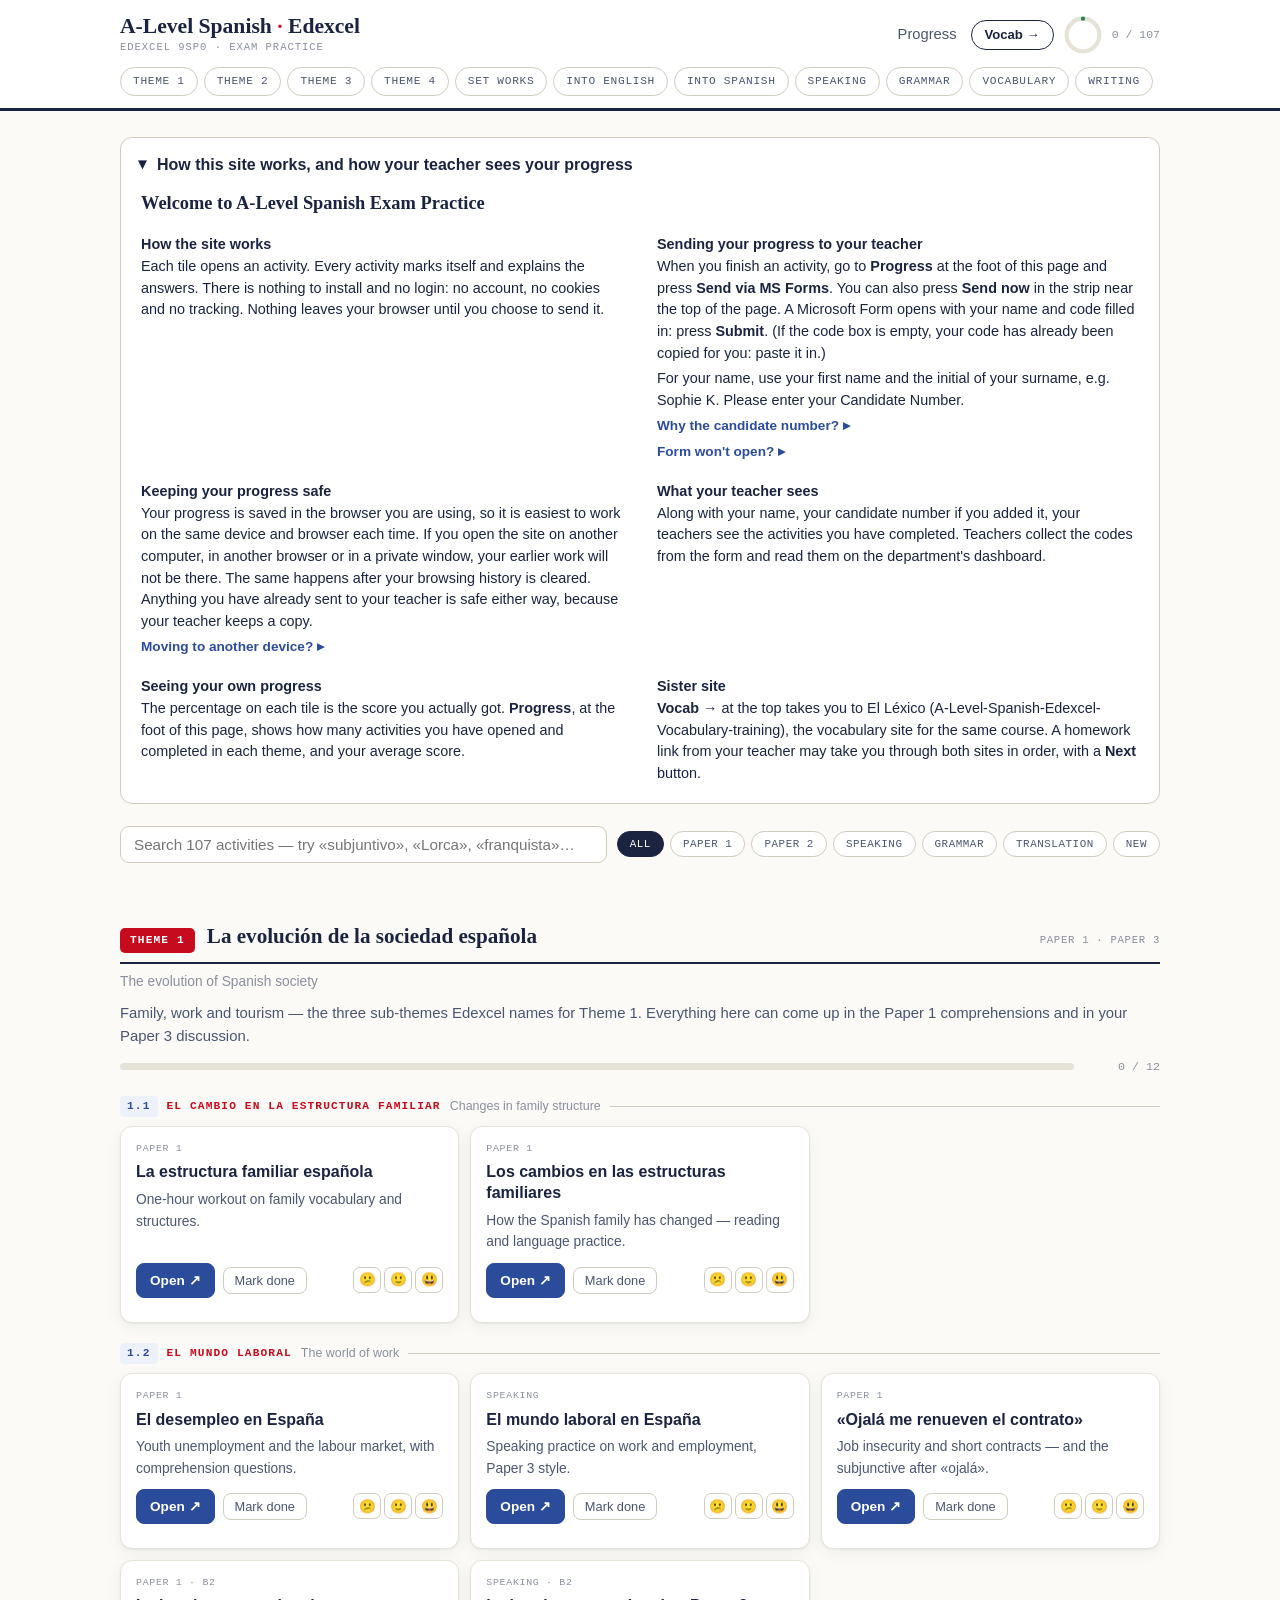
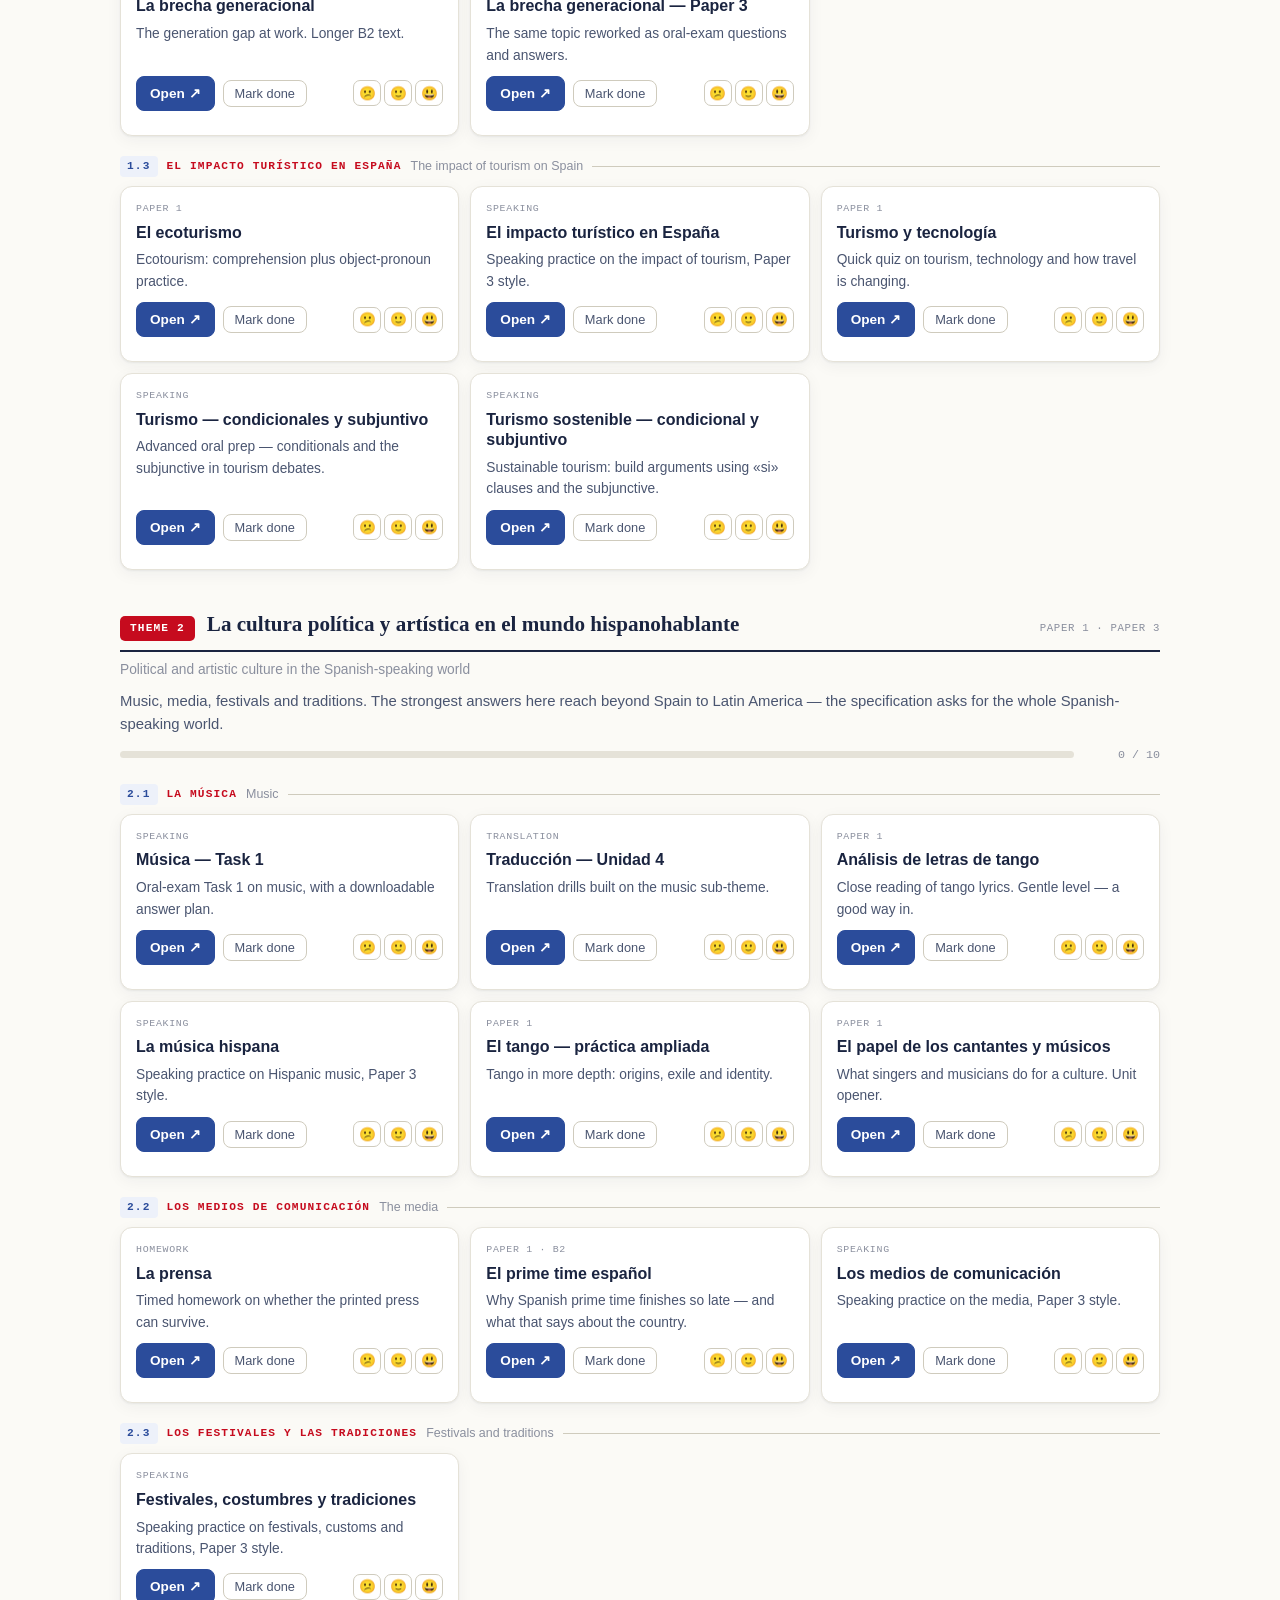
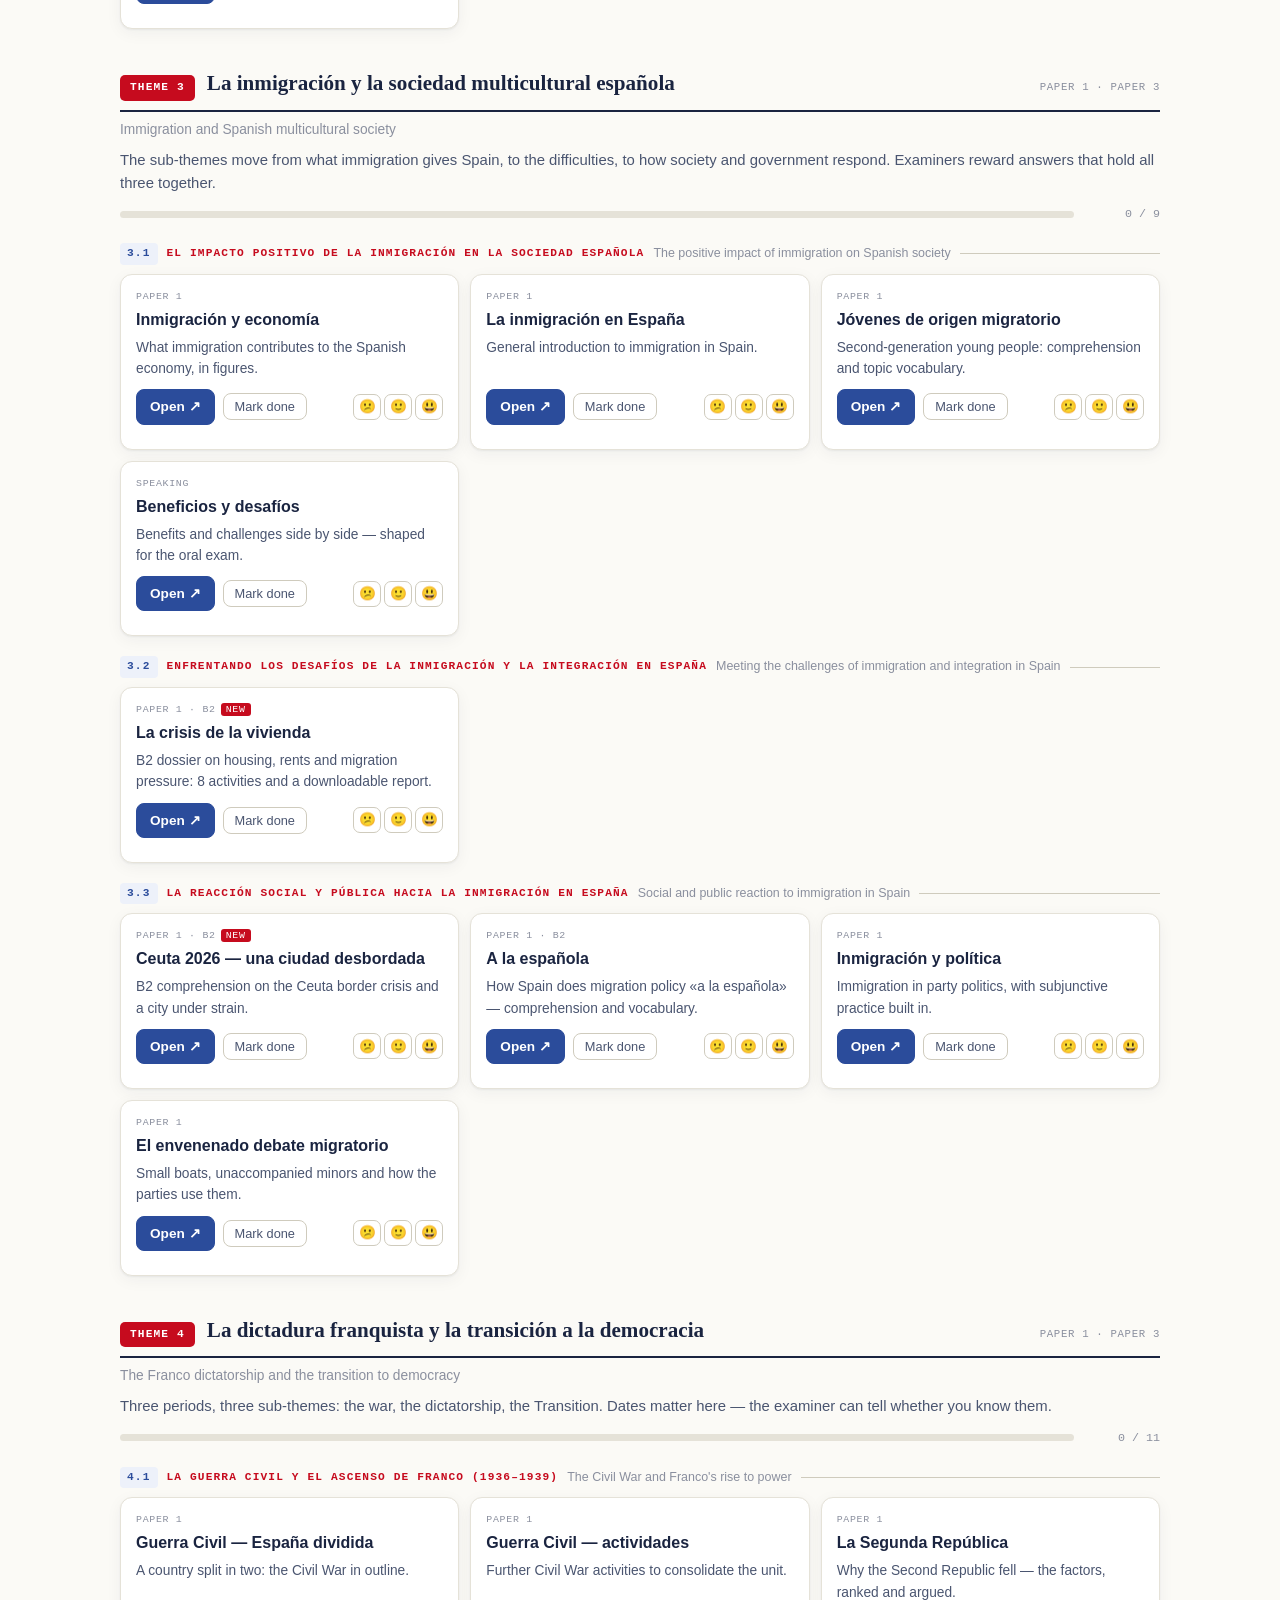
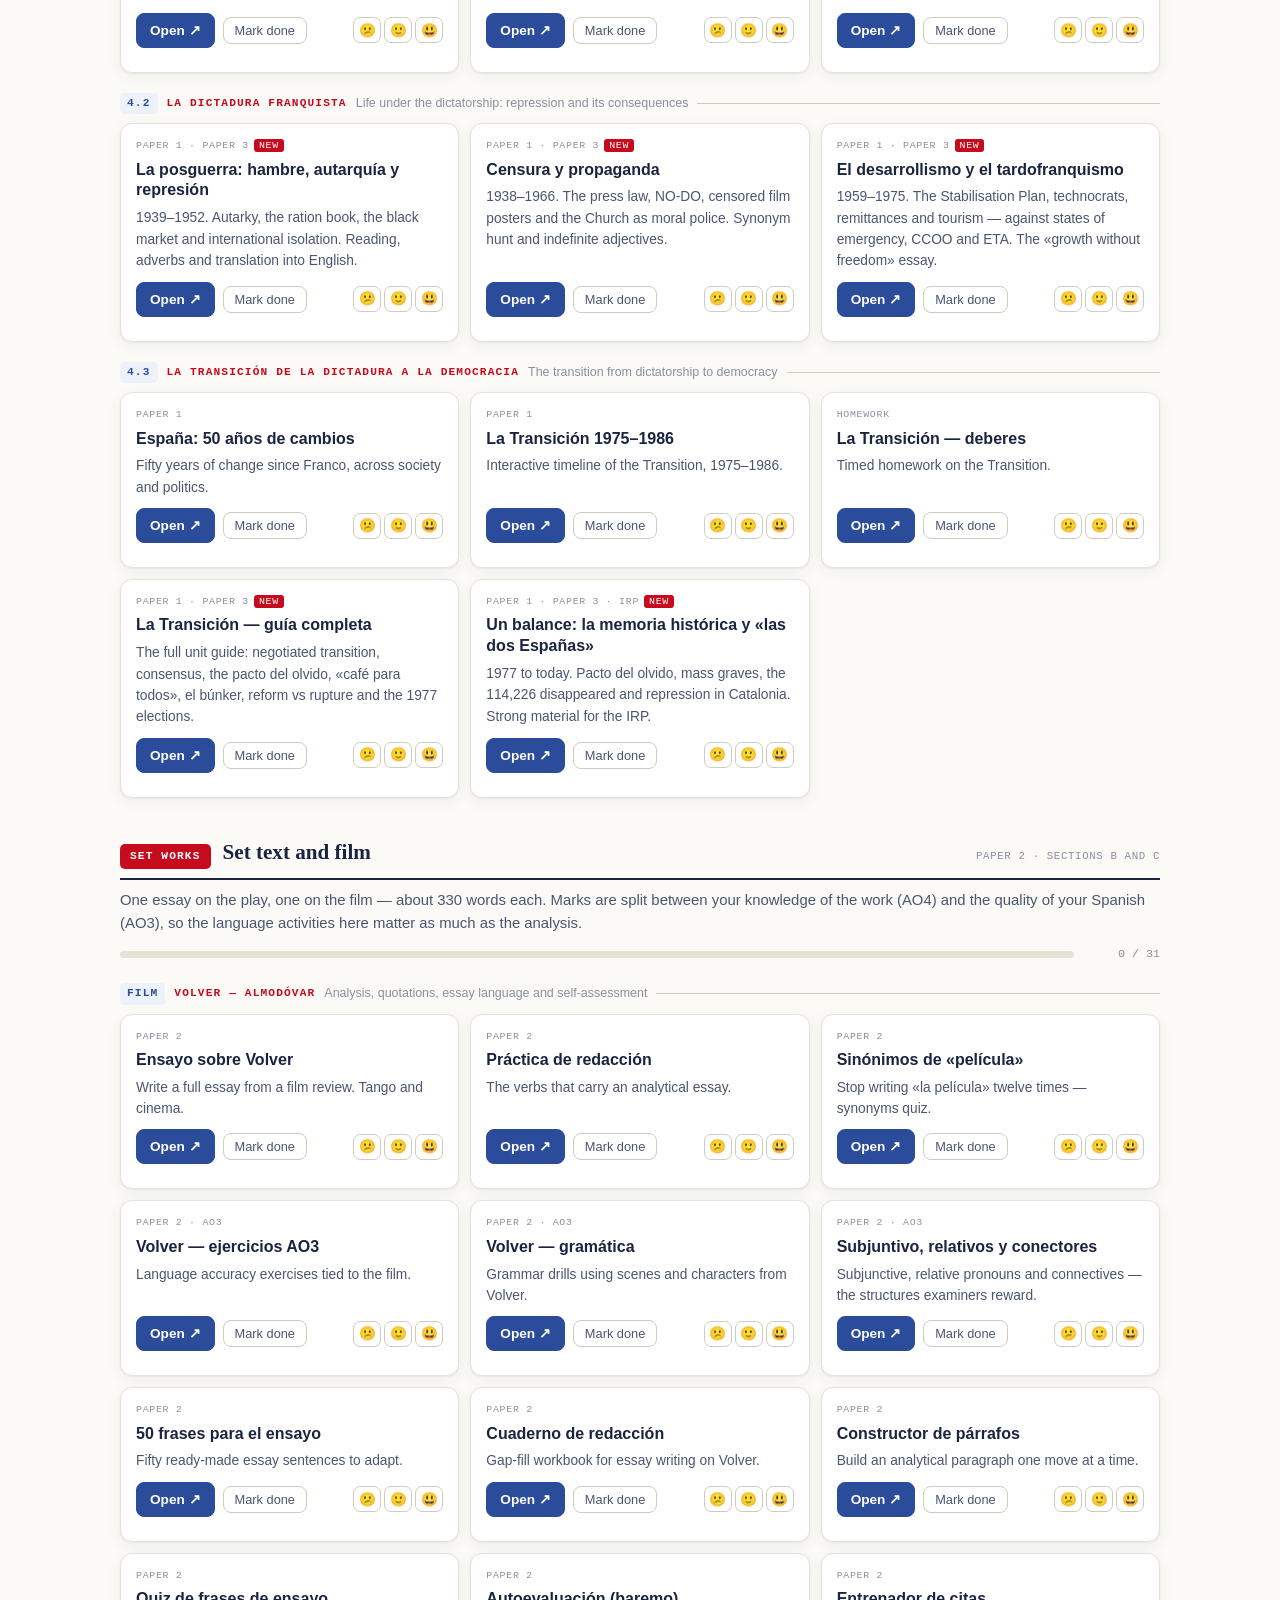
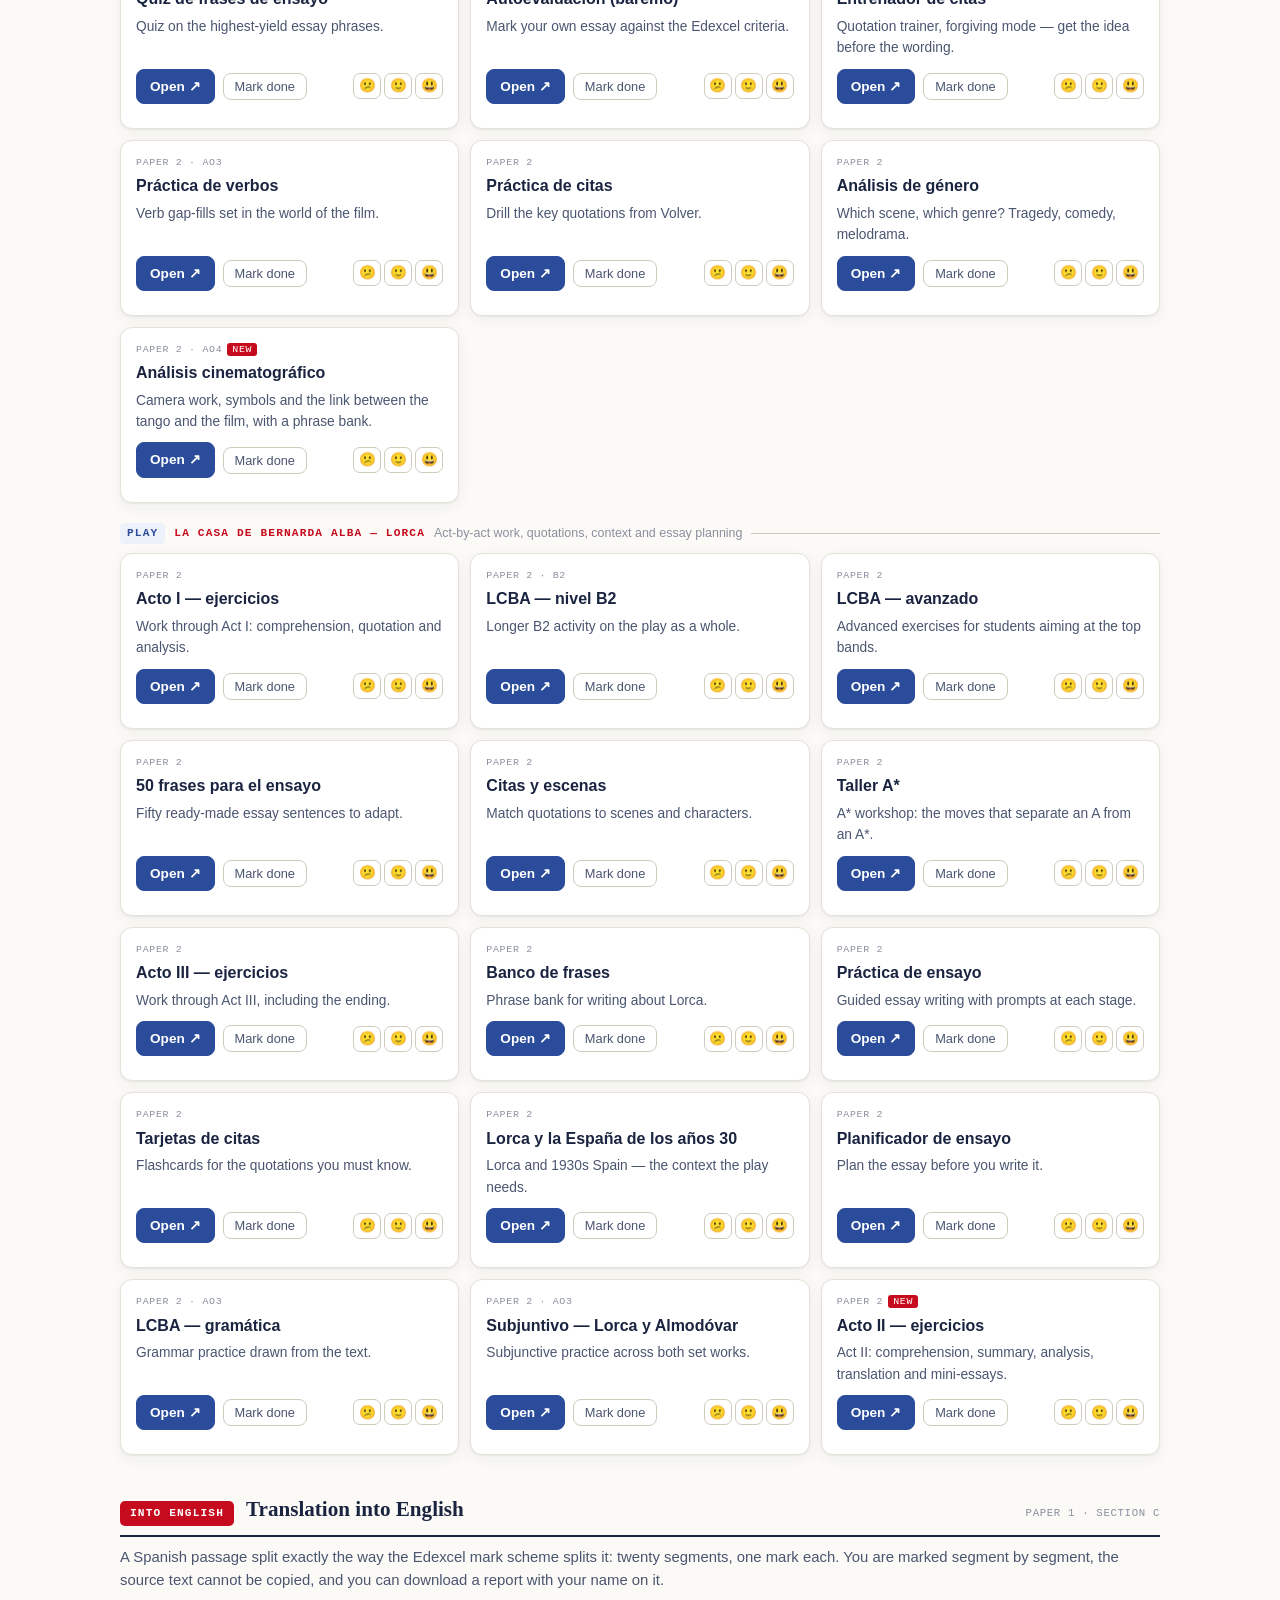
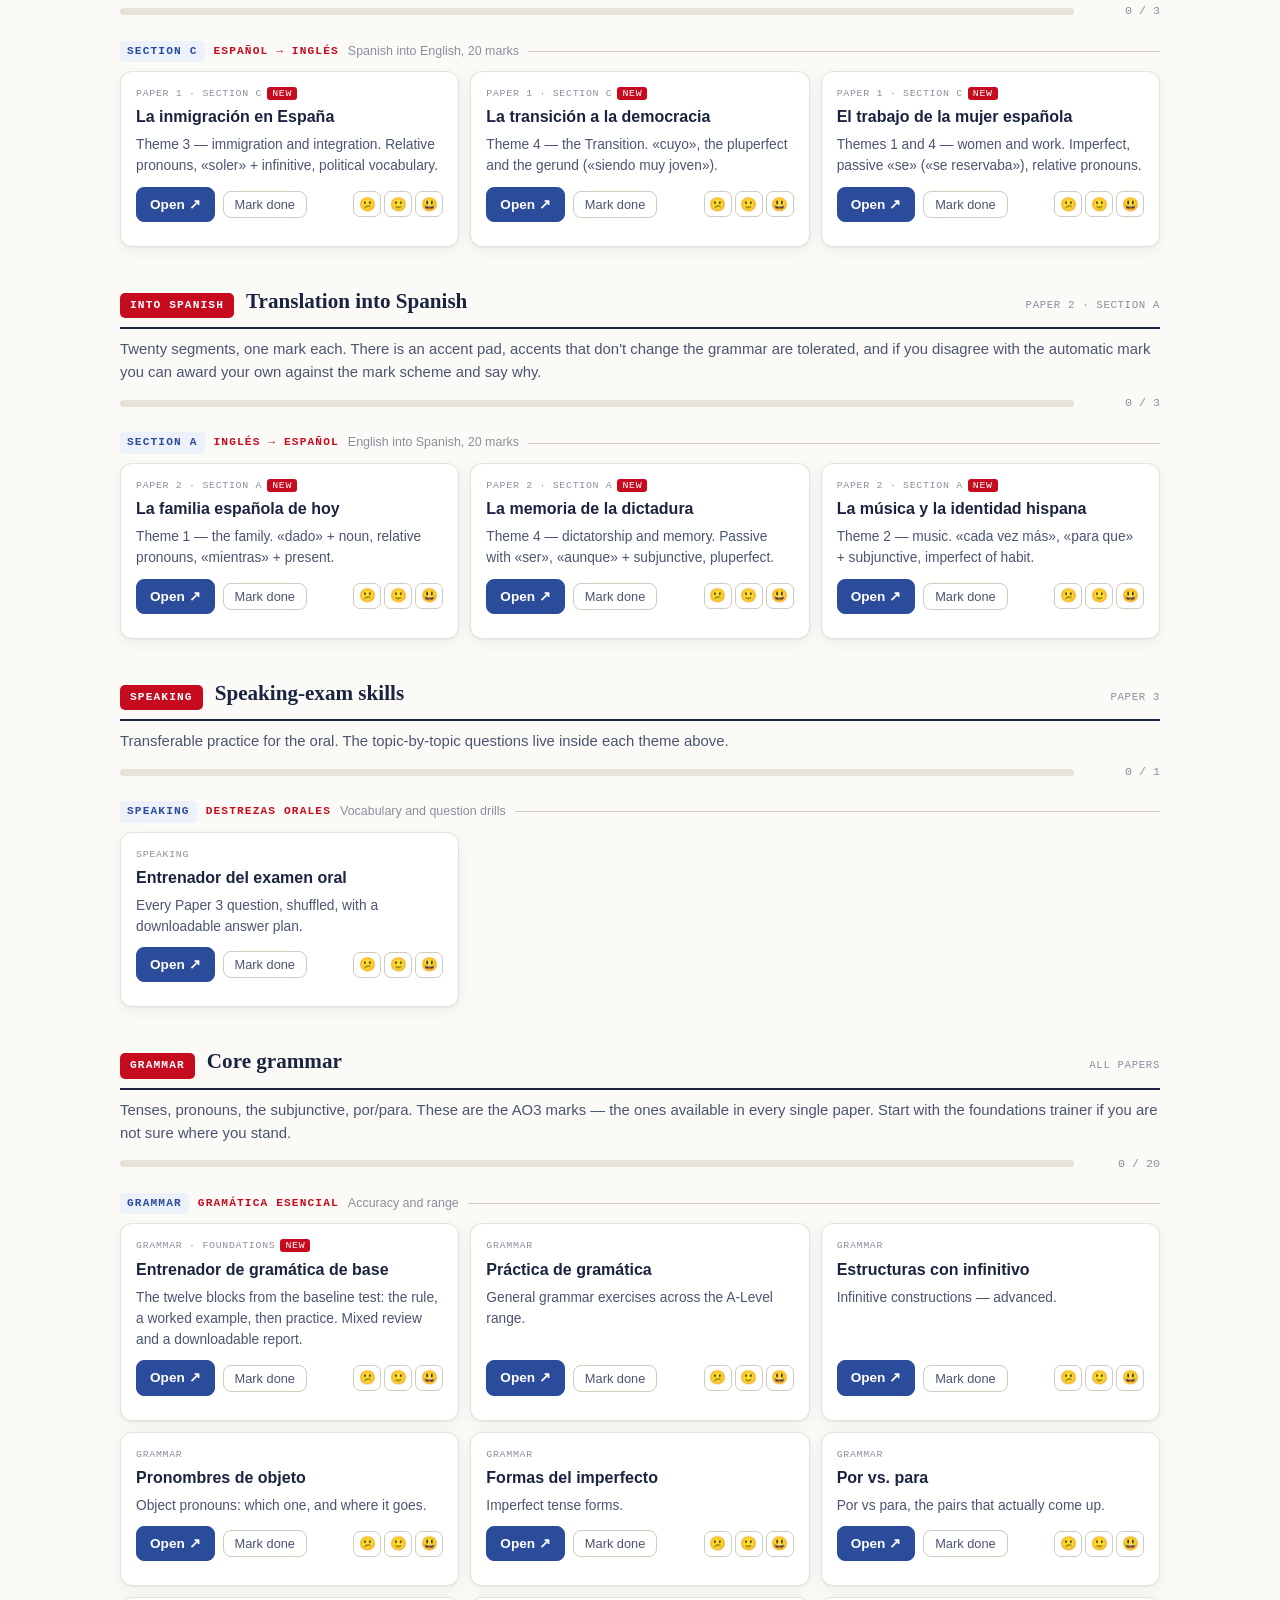
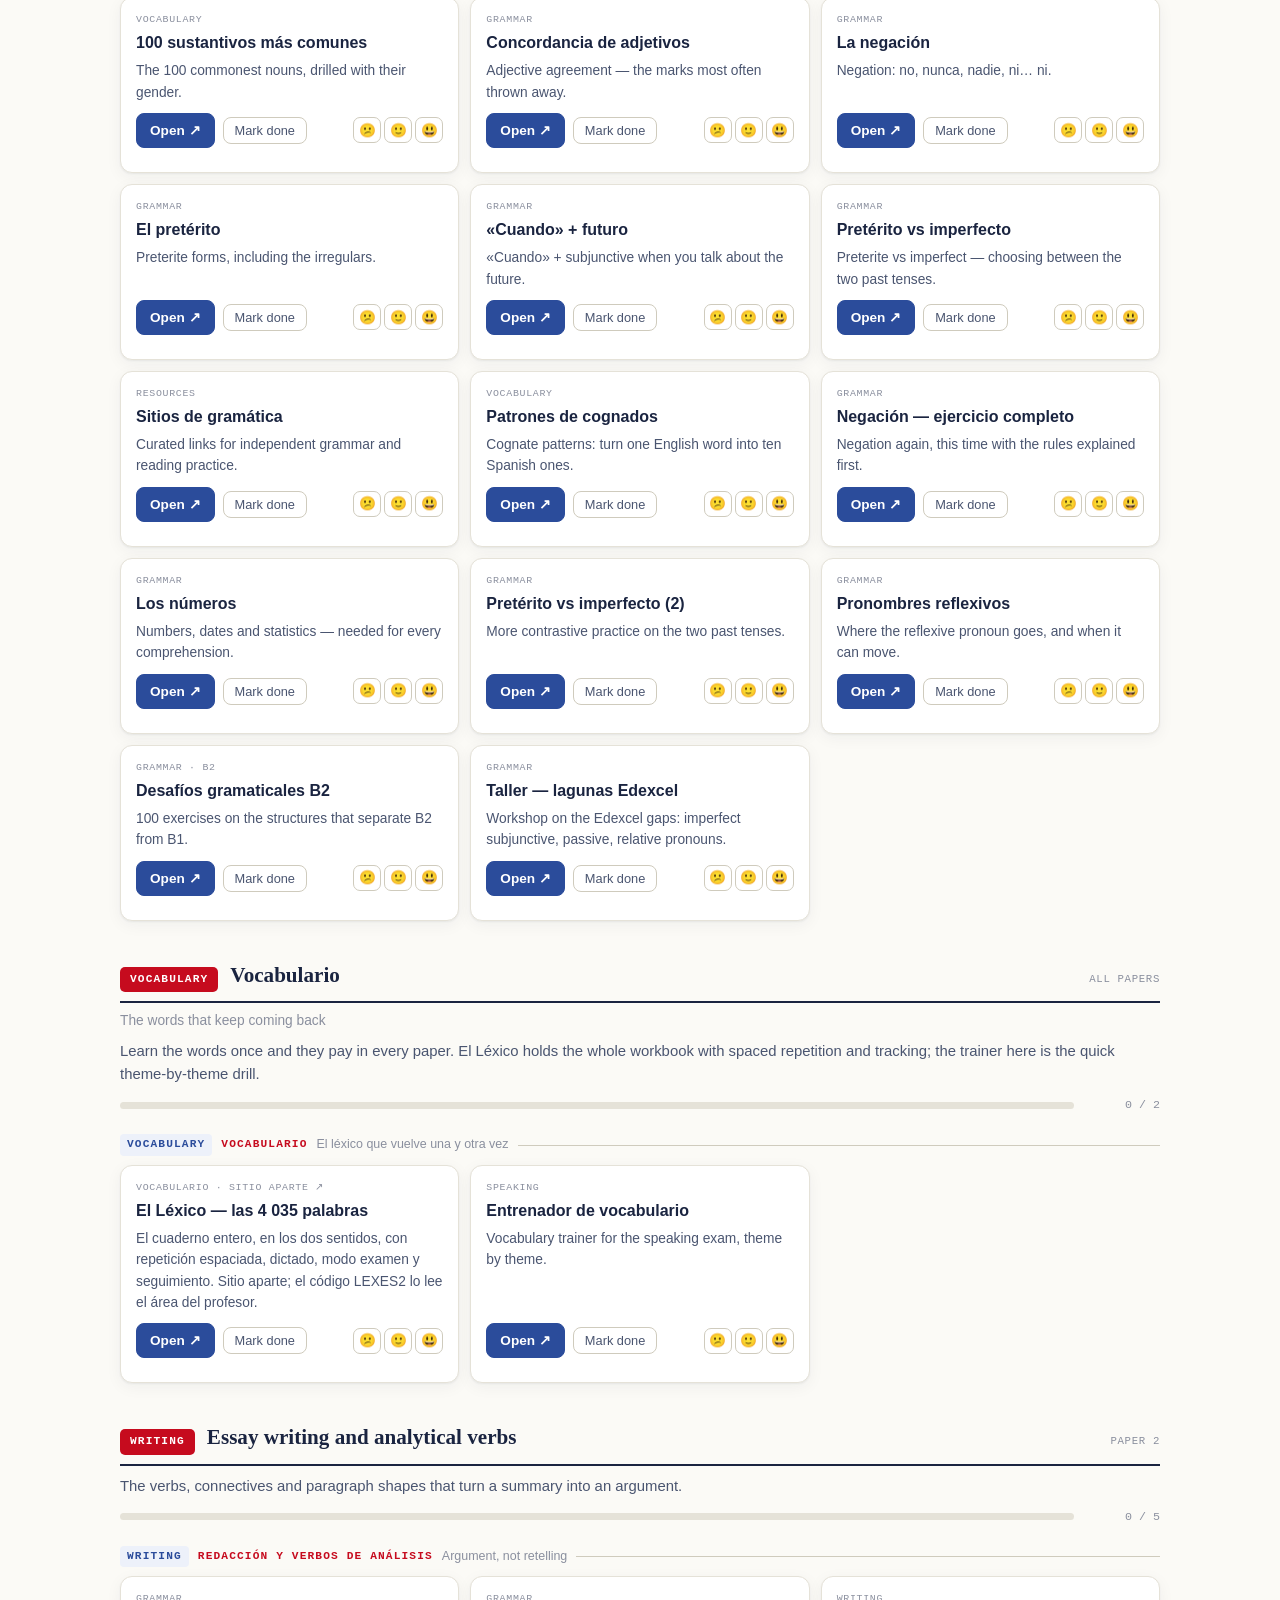
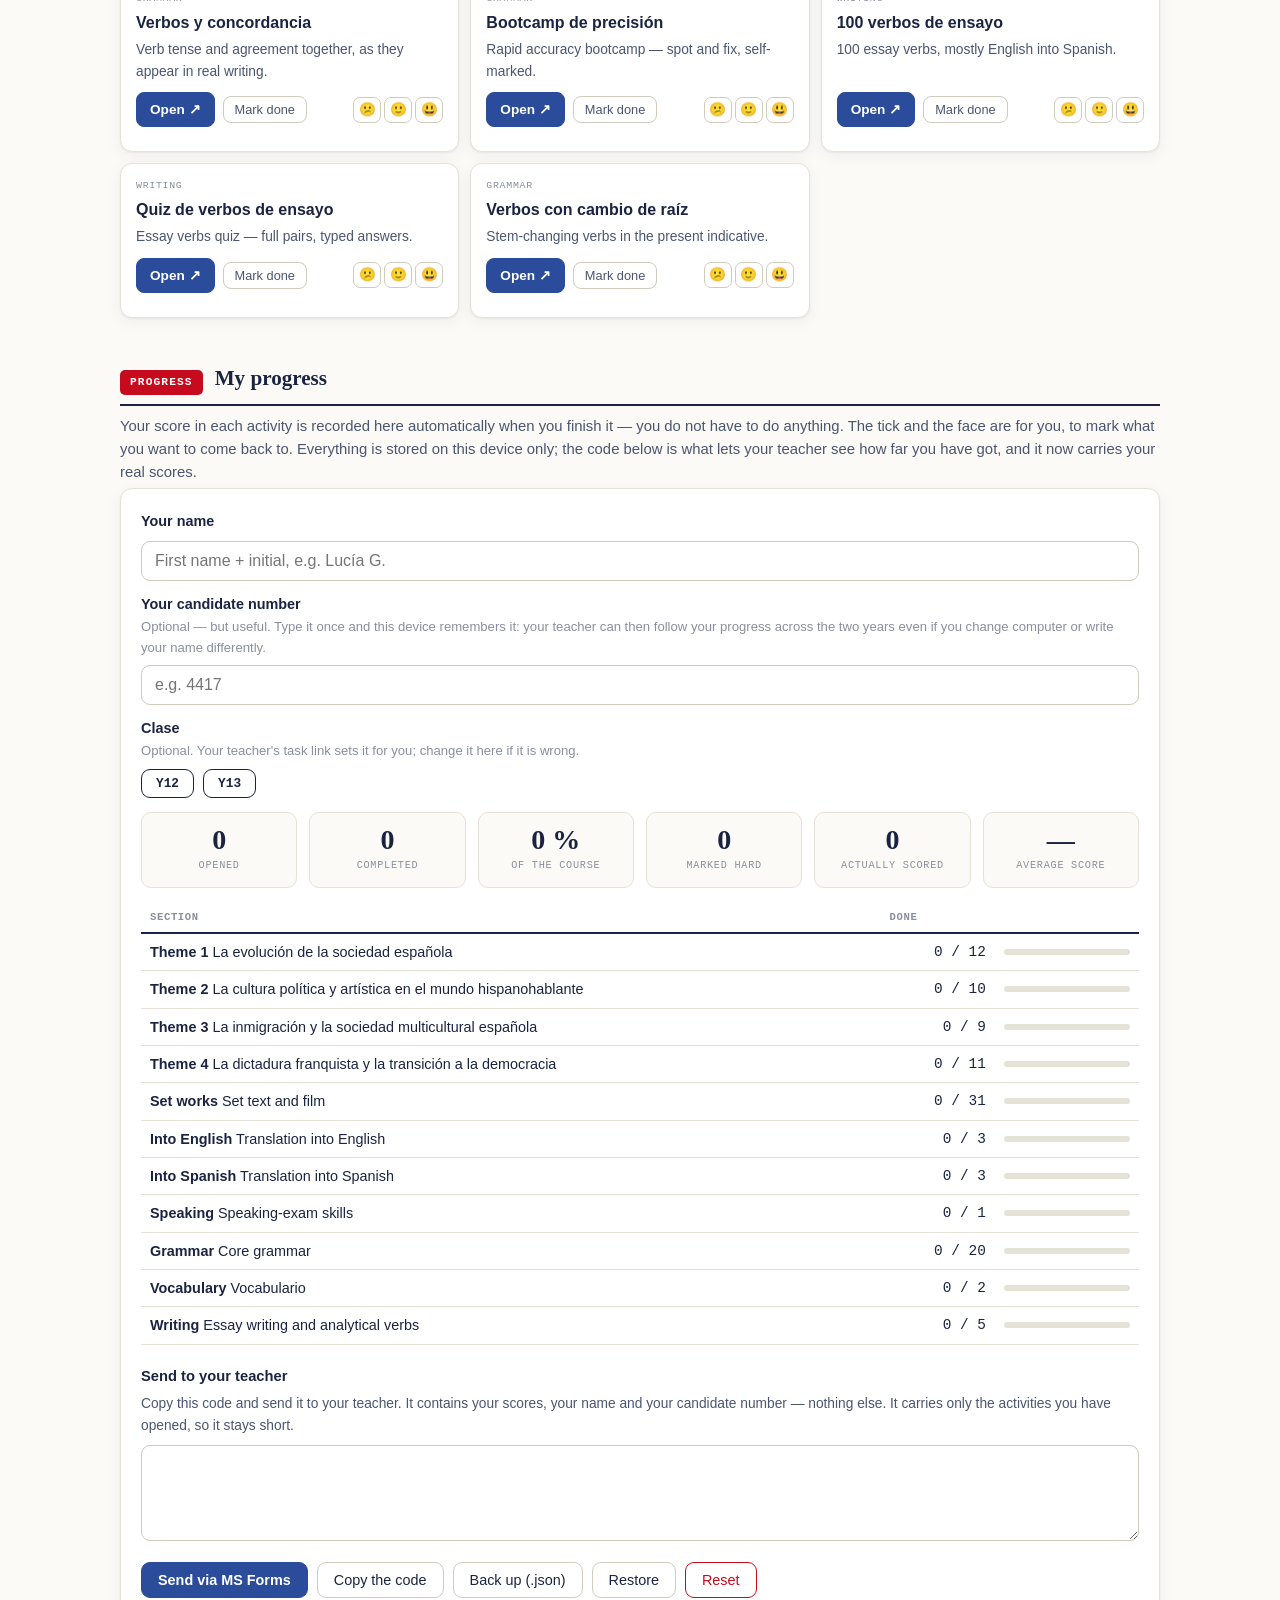
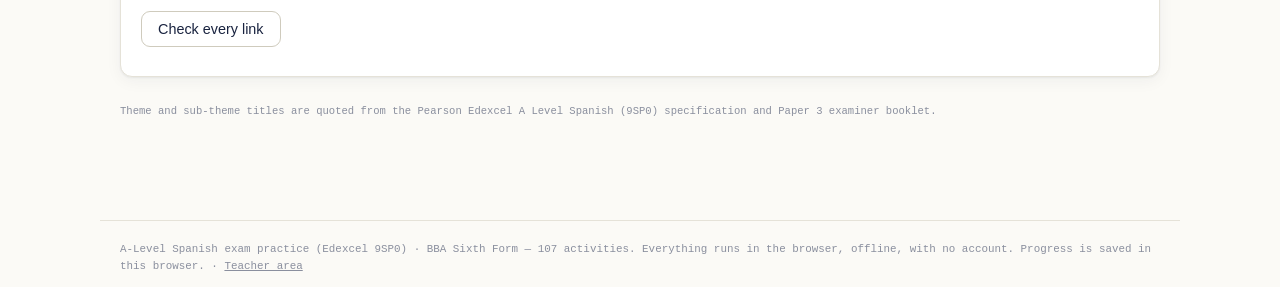
==== commit 7793e665: "Add files via upload" ====
--- a/index.html
+++ b/index.html
@@ -1,12 +1,200 @@
 <!DOCTYPE html>
-<html lang="fr">
+<html lang="en">
 <head>
 <meta charset="UTF-8">
 <meta name="viewport" content="width=device-width, initial-scale=1.0">
-<title>Le Lexique · A-Level French BBA</title>
-<meta name="description" content="Vocabulaire A-Level French (Edexcel 9FR0) listes du classeur, réponses tapées dans les deux sens, suivi de progression.">
-<link rel="stylesheet" href="style.css">
-<script src="bba-sequence.js" data-site="lex" data-lang="FR"></script>
+<title>A-Level Spanish · Edexcel</title>
+<meta name="description" content="A-Level Spanish exam practice (Edexcel 9SP0): the four themes, both set works, translation and grammar, with real scores and progress tracking.">
+<style>
+
+:root{
+  --paper:#FBFAF6;--card:#FFF;--ink:#1A2440;--ink-soft:#4A5570;--muted:#8A8F9E;
+  --accent:#C60B1E;--bleu:#2B4C9B;--bleu-pale:#EDF1FA;--vert:#2E7D52;--vert-pale:#EAF4EE;
+  --or:#B8860B;--line:#E5E2D8;--line-strong:#CFCBBD;--radius:12px;
+  --shadow:0 1px 2px rgba(26,36,64,.06),0 4px 16px rgba(26,36,64,.05);
+  --serif:Georgia,'Times New Roman',serif;
+  --sans:-apple-system,BlinkMacSystemFont,'Segoe UI',Roboto,Helvetica,Arial,sans-serif;
+  --mono:ui-monospace,'SF Mono',Menlo,Consolas,monospace;
+}
+*{box-sizing:border-box}
+body{margin:0;background:var(--paper);color:var(--ink);font-family:var(--sans);font-size:16px;line-height:1.55}
+:focus-visible{outline:2px solid var(--bleu);outline-offset:2px;border-radius:4px}
+@media (prefers-reduced-motion:reduce){*{transition:none!important}}
+a{color:inherit}
+header.site{border-bottom:3px solid var(--ink);background:var(--card);position:sticky;top:0;z-index:40}
+.site-inner{max-width:1080px;margin:0 auto;padding:15px 20px 12px;display:flex;align-items:center;gap:16px;flex-wrap:wrap}
+.brand{font-family:var(--serif);font-weight:700;font-size:1.35rem;line-height:1.1}
+.brand span{color:var(--accent)}
+.brand-sub{font-family:var(--mono);font-size:.66rem;color:var(--muted);text-transform:uppercase;letter-spacing:.09em}
+.hdr-link{font:500 .92rem/1.2 -apple-system,BlinkMacSystemFont,'Segoe UI',Roboto,Helvetica,Arial,sans-serif;color:#4A5570;text-decoration:none;padding:6px 4px;white-space:nowrap;letter-spacing:0;text-transform:none}
+.hdr-link:hover{color:#1A2440;text-decoration:underline}
+.hdr-prog{margin-left:auto;display:flex;align-items:center;gap:10px;font-family:var(--mono);font-size:.72rem;color:var(--muted)}
+.ring{width:38px;height:38px;flex-shrink:0}
+nav.jump{max-width:1080px;margin:0 auto;padding:0 20px 12px;display:flex;gap:6px;flex-wrap:wrap}
+nav.jump a{font-family:var(--mono);font-size:.7rem;letter-spacing:.06em;text-transform:uppercase;
+  border:1px solid var(--line-strong);border-radius:99px;padding:5px 12px;text-decoration:none;color:var(--ink-soft);background:var(--card)}
+nav.jump a:hover{border-color:var(--accent);color:var(--accent)}
+main{max-width:1080px;margin:0 auto;padding:26px 20px 90px}
+.intro b{color:var(--ink)}
+.papers-key{display:flex;gap:14px;flex-wrap:wrap;font-size:.85rem;color:var(--ink-soft);
+  background:var(--card);border:1px solid var(--line);border-radius:var(--radius);padding:13px 16px;margin:16px 0 6px}
+.papers-key div{flex:1;min-width:210px}
+.papers-key b{display:block;font-family:var(--mono);font-size:.68rem;text-transform:uppercase;letter-spacing:.07em;color:var(--accent)}
+.theme{margin-top:38px;scroll-margin-top:86px}
+.theme-head{display:flex;align-items:baseline;gap:12px;flex-wrap:wrap;border-bottom:2px solid var(--ink);padding-bottom:9px}
+.theme-num{font-family:var(--mono);font-size:.7rem;font-weight:700;letter-spacing:.1em;text-transform:uppercase;
+  background:var(--accent);color:#fff;padding:4px 10px;border-radius:5px}
+.theme-name{font-family:var(--serif);font-size:1.32rem;font-weight:700;flex:1;min-width:240px}
+.theme-papers{font-family:var(--mono);font-size:.67rem;color:var(--muted);text-transform:uppercase;letter-spacing:.06em}
+.theme-blurb{color:var(--ink-soft);font-size:.93rem;margin:9px 0 4px}
+.theme-prog{display:flex;align-items:center;gap:10px;margin:10px 0 4px}
+.theme-prog .bar{flex:1;height:7px;background:var(--line);border-radius:4px;overflow:hidden}
+.theme-prog .bar i{display:block;height:100%;background:var(--vert);width:0;transition:width .3s}
+.theme-prog .n{font-family:var(--mono);font-size:.73rem;color:var(--muted);min-width:76px;text-align:right}
+.unit{margin-top:20px}
+.unit-head{font-family:var(--mono);font-size:.7rem;text-transform:uppercase;letter-spacing:.1em;color:var(--accent);
+  font-weight:700;display:flex;align-items:center;gap:9px;margin-bottom:9px}
+.unit-head::after{content:"";flex:1;height:1px;background:var(--line-strong)}
+.unit-head .u{background:var(--bleu-pale);color:var(--bleu);border-radius:4px;padding:2px 7px}
+.grid{display:grid;gap:11px;grid-template-columns:repeat(auto-fill,minmax(268px,1fr))}
+.tile{background:var(--card);border:1px solid var(--line);border-radius:var(--radius);box-shadow:var(--shadow);
+  padding:14px 15px;display:flex;flex-direction:column;gap:6px;position:relative;transition:border-color .12s}
+.tile:hover{border-color:var(--bleu)}
+.tile.done{border-color:var(--vert);background:linear-gradient(0deg,var(--vert-pale),var(--card) 60%)}
+.tile .badge{font-family:var(--mono);font-size:.62rem;text-transform:uppercase;letter-spacing:.07em;color:var(--muted)}
+.tile .badge .new{background:var(--accent);color:#fff;border-radius:3px;padding:1px 5px;margin-left:5px}
+.tile .t{font-weight:700;font-size:1rem;line-height:1.3}
+.tile .d{font-size:.86rem;color:var(--ink-soft);flex:1}
+.tile .row{display:flex;align-items:center;gap:8px;margin-top:4px;flex-wrap:wrap}
+.open{font-family:var(--sans);font-size:.85rem;font-weight:600;text-decoration:none;
+  border:1.5px solid var(--bleu);color:#fff;background:var(--bleu);border-radius:8px;padding:6px 13px}
+.open:hover{background:#233F82}
+.mark{font-family:var(--sans);font-size:.8rem;border:1.5px solid var(--line-strong);background:var(--card);
+  color:var(--ink-soft);border-radius:8px;padding:5px 11px;cursor:pointer}
+.mark:hover{border-color:var(--vert);color:var(--vert)}
+.mark.on{border-color:var(--vert);background:var(--vert-pale);color:#1D5A3A;font-weight:700}
+.conf{margin-left:auto;display:flex;gap:3px}
+.conf button{border:1px solid var(--line-strong);background:var(--card);border-radius:7px;width:28px;height:26px;
+  cursor:pointer;font-size:.85rem;line-height:1;padding:0}
+.conf button.on{border-color:var(--or);background:#FFF7E6}
+.seen{position:absolute;top:11px;right:12px;font-family:var(--mono);font-size:.6rem;color:var(--muted)}
+/* suivi */
+.suivi{margin-top:44px;scroll-margin-top:86px}
+.card{background:var(--card);border:1px solid var(--line);border-radius:var(--radius);box-shadow:var(--shadow);padding:20px}
+.kpi-row{display:grid;gap:12px;grid-template-columns:repeat(auto-fit,minmax(140px,1fr));margin:14px 0}
+.kpi{background:var(--paper);border:1px solid var(--line);border-radius:10px;padding:13px 15px;text-align:center}
+.kpi .n{font-family:var(--serif);font-size:1.75rem;font-weight:700;line-height:1}
+.kpi .l{font-family:var(--mono);font-size:.64rem;text-transform:uppercase;letter-spacing:.07em;color:var(--muted);margin-top:4px}
+input.typed,textarea.code{font-family:var(--sans);font-size:1rem;width:100%;border:1.5px solid var(--line-strong);
+  border-radius:9px;padding:10px 13px;background:var(--card);color:var(--ink)}
+textarea.code{font-family:var(--mono);font-size:.75rem;min-height:96px}
+.btn{font-family:var(--sans);font-size:.9rem;font-weight:600;border-radius:9px;border:1.5px solid var(--ink);
+  background:var(--card);color:var(--ink);padding:9px 16px;cursor:pointer}
+.btn:hover{background:var(--bleu-pale)}
+.btn.primary{background:var(--bleu);border-color:var(--bleu);color:#fff}
+.btn.primary:hover{background:#233F82}
+.btn.ghost{border-color:var(--line-strong);font-weight:500}
+.btn-row{display:flex;gap:9px;flex-wrap:wrap;margin-top:13px}
+table.stats{width:100%;border-collapse:collapse;font-size:.9rem;margin-top:6px}
+table.stats th{text-align:left;font-family:var(--mono);font-size:.66rem;text-transform:uppercase;letter-spacing:.06em;
+  color:var(--muted);border-bottom:2px solid var(--ink);padding:7px 9px}
+table.stats td{border-bottom:1px solid var(--line);padding:7px 9px}
+table.stats td.num{font-family:var(--mono);text-align:right}
+.mini{height:6px;background:var(--line);border-radius:3px;overflow:hidden;min-width:70px}
+.mini i{display:block;height:100%;background:var(--vert)}
+footer.site{max-width:1080px;margin:0 auto;padding:20px;border-top:1px solid var(--line);
+  font-family:var(--mono);font-size:.68rem;color:var(--muted)}
+@media print{nav.jump,.open,.mark,.conf,.btn,header.site{display:none!important}body{background:#fff}}
+
+/* ---- added: English chrome, glosses, start-here strip, filter ---- */
+.lede{font-size:1.06rem;color:var(--ink);max-width:64ch;margin:0 0 10px}
+.intro{max-width:70ch;color:var(--ink-soft);margin:0 0 8px}
+.intro b{color:var(--ink)}
+.start{background:var(--card);border:1px solid var(--line);border-left:4px solid var(--bleu);
+  border-radius:var(--radius);padding:14px 16px;margin:16px 0 0;box-shadow:var(--shadow)}
+.start h2{font-family:var(--serif);font-size:1rem;margin:0 0 3px}
+.start p{margin:0 0 10px;font-size:.88rem;color:var(--ink-soft)}
+.start .row{display:flex;gap:9px;flex-wrap:wrap}
+.start a{font-size:.85rem;font-weight:600;text-decoration:none;border:1.5px solid var(--line-strong);
+  border-radius:8px;padding:6px 12px;color:var(--ink);background:var(--paper)}
+.start a:hover{border-color:var(--bleu);color:var(--bleu)}
+.start a b{display:block;font-weight:400;font-size:.72rem;color:var(--muted)}
+
+/* ── the strip that says what the teacher has ── amber when something is
+   waiting, green when nothing is, absent until the student has done anything */
+.sendbar{border-bottom:1px solid var(--line-strong);background:var(--bleu-pale);padding:0 20px;font-size:.9rem}
+.sendbar.hidden{display:none}
+.sendbar-inner{max-width:1180px;margin:0 auto;padding:9px 0;display:flex;align-items:center;gap:12px;flex-wrap:wrap}
+.sendbar .dot{width:9px;height:9px;border-radius:50%;flex:0 0 auto;background:var(--bleu)}
+.sendbar .txt{flex:1;min-width:200px;line-height:1.4}
+.sendbar.waiting{background:#FDF6EC;border-bottom-color:#E4CFA6}
+.sendbar.waiting .dot{background:#B07B12}
+.sendbar.clear{background:var(--vert-pale);border-bottom-color:#BFD9CB}
+.sendbar.clear .dot{background:var(--vert)}
+.sendbar .btn{padding:5px 12px;font-size:.85rem}
+/* ── this week: the task, first thing on the page ── */
+.week{background:var(--card);border:2px solid var(--bleu);border-radius:var(--radius);padding:14px 16px;margin:0 0 18px;box-shadow:var(--shadow)}
+.week.alldone{border-color:var(--vert)}
+.week h2{font-family:var(--serif);font-size:1.1rem;margin:0 0 2px}
+.week .sub{margin:0 0 8px;font-size:.88rem;color:var(--ink-soft)}
+.week .item{display:flex;gap:10px;align-items:center;padding:6px 0;border-top:1px solid var(--line);flex-wrap:wrap}
+.week .item:first-of-type{border-top:0}
+.week .item .t{flex:1;min-width:200px}
+.week .item .t small{display:block;color:var(--muted);font-size:.74rem}
+.week .st{font-family:var(--mono);font-size:.7rem;font-weight:700;letter-spacing:.04em;border-radius:4px;padding:2px 7px;background:var(--line);color:var(--muted)}
+.week .st.done{background:var(--vert-pale);color:#1D5A3A}
+.week .st.pending{background:#FDECEA;color:#96261C}
+.week .st.opened{background:#FFF7E6;color:#7A5C00}
+.week a.btn{font-size:.82rem;padding:5px 11px}
+.btn.cls{font-family:var(--mono);font-size:.8rem;padding:6px 14px}
+.btn.cls.on{background:var(--ink);color:#fff;border-color:var(--ink)}
+.week.ask{border-style:dashed}
+@media print{.sendbar{display:none}}
+.finder{margin:22px 0 2px;display:flex;gap:10px;flex-wrap:wrap;align-items:center}
+.finder input{flex:1;min-width:230px;font-family:var(--sans);font-size:.95rem;
+  border:1.5px solid var(--line-strong);border-radius:9px;padding:9px 13px;background:var(--card);color:var(--ink)}
+.chips{display:flex;gap:6px;flex-wrap:wrap}
+.chips button{font-family:var(--mono);font-size:.68rem;letter-spacing:.05em;text-transform:uppercase;
+  border:1px solid var(--line-strong);background:var(--card);color:var(--ink-soft);
+  border-radius:99px;padding:6px 12px;cursor:pointer}
+.chips button:hover{border-color:var(--bleu);color:var(--bleu)}
+.chips button.on{background:var(--ink);border-color:var(--ink);color:#fff}
+.findnote{font-family:var(--mono);font-size:.7rem;color:var(--muted);margin:8px 0 0;min-height:1em}
+
+.theme-gloss{font-family:var(--sans);font-size:.86rem;color:var(--muted);margin:7px 0 0}
+.unit-head .gloss{font-family:var(--sans);font-weight:400;text-transform:none;letter-spacing:0;
+  font-size:.78rem;color:var(--muted)}
+.unit-empty{font-size:.87rem;color:var(--muted);background:var(--card);border:1px dashed var(--line-strong);
+  border-radius:var(--radius);padding:12px 14px}
+.tile .score{display:inline-flex;align-items:center;gap:5px;font-family:var(--mono);
+  font-size:.66rem;font-weight:700;letter-spacing:.04em;border-radius:4px;padding:2px 7px}
+.tile .score.hi{background:var(--vert-pale);color:#1D5A3A}
+.tile .score.mid{background:#FFF7E6;color:#7A5C00}
+.tile .score.lo{background:#FDECEA;color:#96261C}
+.tile .score.none{background:var(--line);color:var(--muted)}
+.tile .tries{font-family:var(--mono);font-size:.6rem;color:var(--muted)}
+.tile.scored{border-color:var(--vert)}
+.evidence{display:flex;gap:8px;flex-wrap:wrap;align-items:baseline;margin:4px 0 0;
+  font-family:var(--mono);font-size:.68rem;color:var(--muted)}
+.claimed{background:#FFF7E6;border:1px solid #E8D9A8;border-radius:6px;padding:9px 12px;
+  font-size:.85rem;color:#6B5A33;margin:10px 0 0}
+.claimed b{color:var(--ink)}
+.hide{display:none!important}
+.spec{font-family:var(--mono);font-size:.66rem;color:var(--muted);margin-top:26px}
+
+.theme,.suivi{scroll-margin-top:118px}
+@media (max-width:700px){
+  nav.jump{flex-wrap:nowrap;overflow-x:auto;scrollbar-width:none;-webkit-overflow-scrolling:touch}
+  nav.jump::-webkit-scrollbar{display:none}
+  nav.jump a{flex:0 0 auto}
+  .finder input{min-width:100%}
+}
+.sid-note{font-size:.86rem;line-height:1.5;margin:0 0 9px;padding:9px 12px;border-radius:8px;
+  background:#F2F5FA;border:1px solid #D6DEEA;color:#3B4A63}
+</style>
+<link rel="stylesheet" href="bba-mobile.css">
+<script src="bba-mobile.js" defer></script>
+<script src="bba-sequence.js" data-site="hub" data-lang="ES"></script>
 <style id="bba-howto-css">
 .howto{margin:0 0 22px;border:1px solid #CFCBBD;border-radius:12px;background:#fff;font:400 1rem/1.6 -apple-system,BlinkMacSystemFont,'Segoe UI',Roboto,Helvetica,Arial,sans-serif;color:#1A2440}
 .howto>summary{cursor:pointer;list-style:none;padding:14px 18px;font-weight:600;display:flex;gap:10px;align-items:baseline}
@@ -41,45 +229,757 @@
 <header class="site">
   <div class="site-inner">
     <div>
-      <div class="brand">le lexique<sup>1</sup></div>
-      <div class="brand-sub">A-Level French · Edexcel 9FR0 · BBA Sixth Form</div>
+      <div class="brand">A-Level Spanish <span>·</span> Edexcel </div>
+      <div class="brand-sub">Edexcel 9SP0 · Exam practice</div>
     </div>
-    <nav class="tabs" aria-label="Main navigation">
-      <button id="tab-accueil" aria-selected="true">Home</button>
-      <button id="tab-revision" aria-selected="false">Review</button>
-      <button id="tab-examen" aria-selected="false">Self-check</button>
-      <button id="tab-suivi" aria-selected="false">Progress</button>
-    </nav>
-    <a class="xsite" href="https://artmemry.github.io/A-Level-French-BBA/" style="font:600 .82rem/1.2 -apple-system,BlinkMacSystemFont,'Segoe UI',Roboto,Helvetica,Arial,sans-serif;color:#1A2440;text-decoration:none;border:1.5px solid #1A2440;border-radius:99px;padding:6px 13px;white-space:nowrap;align-self:center;margin-left:auto" title="The A-Level site: reading, translation, essays, grammar and speaking">Exam practice →</a>
+    <div class="hdr-prog">
+      <a class="hdr-link" href="#suivi">Progress</a>
+      <a class="xsite" href="https://artmemry.github.io/A-Level-Spanish-Edexcel-Vocabulary-training/" style="font:600 .82rem/1.2 -apple-system,BlinkMacSystemFont,'Segoe UI',Roboto,Helvetica,Arial,sans-serif;color:#1A2440;text-decoration:none;border:1.5px solid #1A2440;border-radius:99px;padding:6px 13px;white-space:nowrap;align-self:center" title="The vocab site: the A-Level word lists">Vocab →</a>
+      <svg class="ring" viewBox="0 0 36 36" aria-hidden="true">
+        <circle cx="18" cy="18" r="15.5" fill="none" stroke="#E5E2D8" stroke-width="4"></circle>
+        <circle id="ringArc" cx="18" cy="18" r="15.5" fill="none" stroke="#2E7D52" stroke-width="4"
+          stroke-linecap="round" stroke-dasharray="0 999" transform="rotate(-90 18 18)"></circle>
+      </svg>
+      <span id="hdrTxt">0 / 0</span>
+    </div>
   </div>
+  <nav class="jump" id="jump"></nav>
 </header>
-
 <div id="sendbar" class="sendbar hidden" role="status"></div>
-<div id="taskbar" class="sendbar hidden" role="status"></div>
-
 <main>
-<details class="howto" id="bba-howto" data-site="lex-fr" lang="en-GB"><summary>How this site works, and how your teacher sees your progress</summary><div class="howto-body"><h2>Welcome to Le Lexique: A-Level French Vocabulary</h2><div class="hw-grid"><section class="hw"><h3>How the site works</h3><p>These are the word lists you use in class, unit by unit and lesson by lesson. Read a list, or practise it by typing the answers, from French into English and from English into French. Words you get wrong come back sooner, and words you know come back less often, so your time goes on what you have not learnt yet. <b>Review</b> brings back the words that are due today; <b>Self-check</b> tests you on the units you choose, with no corrections until the end.</p><p>There is nothing to install and no login: no account, no cookies and no tracking. Nothing leaves your browser until you choose to send it.</p></section><section class="hw"><h3>Sending your progress to your teacher</h3><p>When you finish an activity, press <b class=btnname>Send to my teacher</b>. You can also send at any time from <b>Progress</b>, or with <b class=btnname>Send now</b> in the strip at the top of every tab. A Microsoft Form opens with your name and code filled in: press <b>Submit</b>. (If the code box is empty, your code has already been copied for you: paste it in.)</p><p>For your name, use your first name and the initial of your surname, e.g. Sophie K. Please enter your Candidate Number.</p><details class="more"><summary>Why the candidate number?</summary><p>If you add it, your teacher can join up your work even if you change computer.</p></details><details class="more"><summary>Form won't open?</summary><p>Press <b class=btnname>Copy the code</b> in Progress and send it to your teacher by email or Teams. The strip at the top of every tab tells you whether your teacher has received your latest work.</p></details></section><section class="hw"><h3>Keeping your progress safe</h3><p>Your progress is saved in the browser you are using, so it is easiest to work on the same device and browser each time. If you open the site on another computer, in another browser or in a private window, your earlier work will not be there. The same happens after your browsing history is cleared. Anything you have already sent to your teacher is safe either way, because your teacher keeps a copy.</p><details class="more"><summary>Moving to another device?</summary><p>To take your progress with you, press <b>Back up</b> in <b>Progress</b>. This saves a small file you can keep on your hard drive or OneDrive or email to yourself. On the new device, press <b>Restore</b> and choose that file.</p></details></section><section class="hw"><h3>What your teacher sees</h3><p>Along with your name, your candidate number if you added it, your teachers see your word statistics: words seen, words mastered, accuracy, homework lists done and self-check results. Teachers collect the codes from the form and read them on the department's dashboard.</p></section><section class="hw"><h3>Seeing your own progress</h3><p>The <b>Progress</b> tab shows how many words you have seen, how many you have mastered (remembered over three weeks or more), how many reviews are due today, your accuracy in each direction unit by unit, and which lessons need more work.</p></section><section class="hw"><h3>Sister site</h3><p><b>Exam practice →</b> at the top takes you to A-Level-French-BBA, with the themes, set works, translation and grammar. A homework link from your teacher may take you through both sites in order, with a <b>Next</b> button.</p></section></div></div></details>
+<details class="howto" id="bba-howto" data-site="hub-es" lang="en-GB"><summary>How this site works, and how your teacher sees your progress</summary><div class="howto-body"><h2>Welcome to A-Level Spanish Exam Practice</h2><div class="hw-grid"><section class="hw"><h3>How the site works</h3><p>Each tile opens an activity. Every activity marks itself and explains the answers. There is nothing to install and no login: no account, no cookies and no tracking. Nothing leaves your browser until you choose to send it.</p></section><section class="hw"><h3>Sending your progress to your teacher</h3><p>When you finish an activity, go to <b>Progress</b> at the foot of this page and press <b class=btnname>Send via MS Forms</b>. You can also press <b class=btnname>Send now</b> in the strip near the top of the page. A Microsoft Form opens with your name and code filled in: press <b>Submit</b>. (If the code box is empty, your code has already been copied for you: paste it in.)</p><p>For your name, use your first name and the initial of your surname, e.g. Sophie K. Please enter your Candidate Number.</p><details class="more"><summary>Why the candidate number?</summary><p>If you add it, your teacher can join up your work even if you change computer.</p></details><details class="more"><summary>Form won't open?</summary><p>Press <b class=btnname>Copy the code</b> in Progress and send it to your teacher by email or Teams. The strip near the top of the page tells you whether your teacher has received your latest work.</p></details></section><section class="hw"><h3>Keeping your progress safe</h3><p>Your progress is saved in the browser you are using, so it is easiest to work on the same device and browser each time. If you open the site on another computer, in another browser or in a private window, your earlier work will not be there. The same happens after your browsing history is cleared. Anything you have already sent to your teacher is safe either way, because your teacher keeps a copy.</p><details class="more"><summary>Moving to another device?</summary><p>To take your progress with you, press <b>Back up</b> in <b>Progress</b>. This saves a small file you can keep on your hard drive or OneDrive or email to yourself. On the new device, press <b>Restore</b> and choose that file.</p></details></section><section class="hw"><h3>What your teacher sees</h3><p>Along with your name, your candidate number if you added it, your teachers see the activities you have completed. Teachers collect the codes from the form and read them on the department's dashboard.</p></section><section class="hw"><h3>Seeing your own progress</h3><p>The percentage on each tile is the score you actually got. <b>Progress</b>, at the foot of this page, shows how many activities you have opened and completed in each theme, and your average score.</p></section><section class="hw"><h3>Sister site</h3><p><b>Vocab →</b> at the top takes you to El Léxico (A-Level-Spanish-Edexcel-Vocabulary-training), the vocabulary site for the same course. A homework link from your teacher may take you through both sites in order, with a <b>Next</b> button.</p></section></div></div></details>
 <script>
 (function(){var d=document.getElementById("bba-howto"),k="bba-howto-seen:"+d.getAttribute("data-site"),seen=false;
 try{seen=localStorage.getItem(k)==="1"}catch(e){}
 if(!seen){d.open=true;try{localStorage.setItem(k,"1")}catch(e){}}})();
 </script>
-  <section id="view-accueil"></section>
-  <section id="view-revision" class="hidden"></section>
-  <section id="view-examen" class="hidden"></section>
-  <section id="view-suivi" class="hidden"></section>
+  <div class="week" id="week" hidden></div>
+
+
+
+  <div class="finder">
+    <input id="q" type="search" placeholder="Search 107 activities — try «subjuntivo», «Lorca», «franquista»…" autocomplete="off" aria-label="Search activities">
+    <div class="chips" id="chips"></div>
+  </div>
+  <p class="findnote" id="findNote"></p>
+
+  <div id="sections"></div>
+
+  <section class="suivi" id="suivi">
+    <div class="theme-head"><span class="theme-num">Progress</span>
+      <span class="theme-name">My progress</span></div>
+    <p class="theme-blurb">Your score in each activity is recorded here automatically when you finish it — you do not have to do anything. The tick and the face are for you, to mark what you want to come back to. Everything is stored on this device only; the code below is what lets your teacher see how far you have got, and it now carries your real scores.</p>
+    <div class="card">
+      <label for="nom" style="font-weight:600;font-size:.9rem">Your name</label>
+      <input id="nom" class="typed" style="margin-top:7px" placeholder="First name + initial, e.g. Lucía G." autocomplete="off">
+      <label for="sid" style="font-weight:600;font-size:.9rem;display:block;margin-top:12px">Your candidate number</label>
+      <p style="font-size:.82rem;color:var(--muted);margin:2px 0 0">Optional — but useful. Type it once and this device remembers it: your teacher can then follow your progress across the two years even if you change computer or write your name differently.</p>
+      <input id="sid" class="typed" style="margin-top:7px" placeholder="e.g. 4417" autocomplete="off" inputmode="text">
+      <label style="font-weight:600;font-size:.9rem;display:block;margin-top:12px" id="clsLabel"></label>
+      <p style="font-size:.82rem;color:var(--muted);margin:2px 0 0" id="clsHint"></p>
+      <div class="btn-row" id="clsRow" style="margin-top:7px"></div>
+      <div class="kpi-row">
+        <div class="kpi"><div class="n" id="kOpen">0</div><div class="l">opened</div></div>
+        <div class="kpi"><div class="n" id="kDone">0</div><div class="l">completed</div></div>
+        <div class="kpi"><div class="n" id="kPct">0 %</div><div class="l">of the course</div></div>
+        <div class="kpi"><div class="n" id="kHard">0</div><div class="l">marked hard</div></div>
+        <div class="kpi"><div class="n" id="kScored">0</div><div class="l">actually scored</div></div>
+        <div class="kpi"><div class="n" id="kAvg">—</div><div class="l">average score</div></div>
+      </div>
+      <p class="claimed" id="claimNote" style="display:none"></p>
+      <table class="stats"><thead><tr>
+        <th>Section</th><th>Done</th><th></th></tr></thead>
+        <tbody id="tblProg"></tbody></table>
+      <p style="font-weight:600;margin:20px 0 6px;font-size:.92rem">Send to your teacher</p>
+      <p style="font-size:.86rem;color:var(--ink-soft);margin:0 0 9px">Copy this code and send it to your teacher. It contains your scores, your name and your candidate number — nothing else. It carries only the activities you have opened, so it stays short.</p>
+      <p id="sidNote" class="sid-note" style="display:none"></p>
+      <textarea class="code" id="code" readonly></textarea>
+      <div class="btn-row">
+        <button class="btn primary" id="btnForms">Send via MS Forms</button>
+        <button class="btn ghost" id="btnCopy">Copy the code</button>
+        <button class="btn ghost" id="btnSave">Back up (.json)</button>
+        <button class="btn ghost" id="btnLoad">Restore</button>
+        <button class="btn ghost" id="btnReset" style="color:var(--accent);border-color:var(--accent)">Reset</button>
+      </div>
+      <div class="btn-row"><button class="btn ghost" id="btnLinks">Check every link</button></div>
+      <div id="linkOut" style="font-size:.85rem;margin-top:9px"></div>
+    </div>
+  </section>
+
+  <p class="spec">Theme and sub-theme titles are quoted from the Pearson Edexcel A Level Spanish (9SP0) specification and Paper 3 examiner booklet.</p>
 </main>
-
-<footer class="site">
-  le lexique¹ — n.m. 1. ensemble des mots d'une langue. 2. ton outil de révision.
-  · Progress is saved in this browser.
-  · <a href="https://artmemry.github.io/A-Level-French-BBA/teacher.html" class="teacher-link" rel="noopener">Teacher area</a>
-</footer>
-
-<script src="data/corpus.js"></script>
-<script src="data/synonyms.js"></script>
-<script src="data/genre.js"></script>
+<footer class="site">A-Level Spanish exam practice (Edexcel 9SP0) · BBA Sixth Form — 107 activities. Everything runs in the browser, offline, with no account. Progress is saved in this browser. · <a href="https://artmemry.github.io/A-Level-French-BBA/teacher.html" style="color:var(--muted)" rel="noopener">Teacher area</a></footer>
+
 <script src="assignments.js"></script>
-<script src="app.js"></script>
+<script src="bba-progress.js"></script>
+<script>
+var DATA = [{"id": "T1", "label": "Theme 1", "name": "La evolución de la sociedad española", "gloss": "The evolution of Spanish society", "papers": "Paper 1 · Paper 3", "blurb": "Family, work and tourism — the three sub-themes Edexcel names for Theme 1. Everything here can come up in the Paper 1 comprehensions and in your Paper 3 discussion.", "units": [{"u": "1.1", "name": "El cambio en la estructura familiar", "gloss": "Changes in family structure", "items": [{"id": "a14998b28", "file": "spanish_family_lesson.html", "title": "La estructura familiar española", "desc": "One-hour workout on family vocabulary and structures.", "badge": "Paper 1"}, {"id": "a02dcf75d", "file": "alevel_familia_improved.html", "title": "Los cambios en las estructuras familiares", "desc": "How the Spanish family has changed — reading and language practice.", "badge": "Paper 1"}]}, {"u": "1.2", "name": "El mundo laboral", "gloss": "The world of work", "items": [{"id": "af38d8d9d", "file": "unemployment_spain_activity.html", "title": "El desempleo en España", "desc": "Youth unemployment and the labour market, with comprehension questions.", "badge": "Paper 1"}, {"id": "af2566a8c", "file": "Interactive_Practice_A-Level_Spanish_Paper_3__T1__U2_mundo_laboral.html", "title": "El mundo laboral en España", "desc": "Speaking practice on work and employment, Paper 3 style.", "badge": "Speaking"}, {"id": "add8b2cbd", "file": "Ojala__me_renueven_el_contrato_practice_activities.html", "title": "«Ojalá me renueven el contrato»", "desc": "Job insecurity and short contracts — and the subjunctive after «ojalá».", "badge": "Paper 1"}, {"id": "a911e3519", "file": "brecha_generacional_Espan_a.html", "title": "La brecha generacional", "desc": "The generation gap at work. Longer B2 text.", "badge": "Paper 1 · B2"}, {"id": "a3eaeb983", "file": "brecha_generacional_Paper_3__U2_Edexcel_A-Level.html", "title": "La brecha generacional — Paper 3", "desc": "The same topic reworked as oral-exam questions and answers.", "badge": "Speaking · B2"}]}, {"u": "1.3", "name": "El impacto turístico en España", "gloss": "The impact of tourism on Spain", "items": [{"id": "aa9a1fdfa", "file": "ecoturismo-comprehension_y_pronombres.html", "title": "El ecoturismo", "desc": "Ecotourism: comprehension plus object-pronoun practice.", "badge": "Paper 1"}, {"id": "ae53baaad", "file": "Interactive_Practice_A_level_Spanish__Paper_3__Task_1__U3_tourism.html", "title": "El impacto turístico en España", "desc": "Speaking practice on the impact of tourism, Paper 3 style.", "badge": "Speaking"}, {"id": "aed32b536", "file": "spanish_tourism_quiz_html-2.html", "title": "Turismo y tecnología", "desc": "Quick quiz on tourism, technology and how travel is changing.", "badge": "Paper 1"}, {"id": "af02d8921", "file": "advanced_toursim_speaking_.html", "title": "Turismo — condicionales y subjuntivo", "desc": "Advanced oral prep — conditionals and the subjunctive in tourism debates.", "badge": "Speaking"}, {"id": "acd6f1a64", "file": "spanish-conditional-subjunctive_speaking_exercise_practice.html", "title": "Turismo sostenible — condicional y subjuntivo", "desc": "Sustainable tourism: build arguments using «si» clauses and the subjunctive.", "badge": "Speaking"}]}]}, {"id": "T2", "label": "Theme 2", "name": "La cultura política y artística en el mundo hispanohablante", "gloss": "Political and artistic culture in the Spanish-speaking world", "papers": "Paper 1 · Paper 3", "blurb": "Music, media, festivals and traditions. The strongest answers here reach beyond Spain to Latin America — the specification asks for the whole Spanish-speaking world.", "units": [{"u": "2.1", "name": "La música", "gloss": "Music", "items": [{"id": "a6e79bb8d", "file": "spanish_music_speaking_pdf_download.html", "title": "Música — Task 1", "desc": "Oral-exam Task 1 on music, with a downloadable answer plan.", "badge": "Speaking"}, {"id": "af73ff17e", "file": "U4_Music_spanish_translation_exercises.html", "title": "Traducción — Unidad 4", "desc": "Translation drills built on the music sub-theme.", "badge": "Translation"}, {"id": "a2b4a1310", "file": "Tango_letras_analisis.html", "title": "Análisis de letras de tango", "desc": "Close reading of tango lyrics. Gentle level — a good way in.", "badge": "Paper 1"}, {"id": "ad4fd8397", "file": "Interactive_Practice_A-Level_Spanish_paper_3_Task_one_U4_music.html", "title": "La música hispana", "desc": "Speaking practice on Hispanic music, Paper 3 style.", "badge": "Speaking"}, {"id": "ab17c16b2", "file": "tango.html", "title": "El tango — práctica ampliada", "desc": "Tango in more depth: origins, exile and identity.", "badge": "Paper 1"}, {"id": "a37b78927", "file": "U4_spanish_music_lesson1.html", "title": "El papel de los cantantes y músicos", "desc": "What singers and musicians do for a culture. Unit opener.", "badge": "Paper 1"}]}, {"u": "2.2", "name": "Los medios de comunicación", "gloss": "The media", "items": [{"id": "ac189a3ad", "file": "How_long_will_the_traditional_press_thrive_Spain.html", "title": "La prensa", "desc": "Timed homework on whether the printed press can survive.", "badge": "Homework"}, {"id": "aa873730a", "file": "Por_que__el_prime_time_espan_ol_termina_si_tarde.html", "title": "El prime time español", "desc": "Why Spanish prime time finishes so late — and what that says about the country.", "badge": "Paper 1 · B2"}, {"id": "ae2c0c591", "file": "Interactive_Practice_A-Level_Spanish_-_U5_los_medios_de_comunicacion.html", "title": "Los medios de comunicación", "desc": "Speaking practice on the media, Paper 3 style.", "badge": "Speaking"}]}, {"u": "2.3", "name": "Los festivales y las tradiciones", "gloss": "Festivals and traditions", "items": [{"id": "a4eb4aac4", "file": "Interactie_Practice_A-Level_Spanish_Paper_3__Task_1__U6_Festivales_y_tradiciones.html", "title": "Festivales, costumbres y tradiciones", "desc": "Speaking practice on festivals, customs and traditions, Paper 3 style.", "badge": "Speaking"}]}]}, {"id": "T3", "label": "Theme 3", "name": "La inmigración y la sociedad multicultural española", "gloss": "Immigration and Spanish multicultural society", "papers": "Paper 1 · Paper 3", "blurb": "The sub-themes move from what immigration gives Spain, to the difficulties, to how society and government respond. Examiners reward answers that hold all three together.", "units": [{"u": "3.1", "name": "El impacto positivo de la inmigración en la sociedad española", "gloss": "The positive impact of immigration on Spanish society", "items": [{"id": "afdbd11b4", "file": "spanish-migration-exercise.html", "title": "Inmigración y economía", "desc": "What immigration contributes to the Spanish economy, in figures.", "badge": "Paper 1"}, {"id": "ae9c0fd1a", "file": "spanish-immigration-activity.html", "title": "La inmigración en España", "desc": "General introduction to immigration in Spain.", "badge": "Paper 1"}, {"id": "a784434a6", "file": "Comprehension_and_vocab_-_migracio_n_y_demografi_a.html", "title": "Jóvenes de origen migratorio", "desc": "Second-generation young people: comprehension and topic vocabulary.", "badge": "Paper 1"}, {"id": "aa1e116bb", "file": "Interactive_practice_U9.html", "title": "Beneficios y desafíos", "desc": "Benefits and challenges side by side — shaped for the oral exam.", "badge": "Speaking"}]}, {"u": "3.2", "name": "Enfrentando los desafíos de la inmigración y la integración en España", "gloss": "Meeting the challenges of immigration and integration in Spain", "items": [{"id": "a7c4e91bd", "file": "unidad8-crisis-vivienda-espana.html", "title": "La crisis de la vivienda", "desc": "B2 dossier on housing, rents and migration pressure: 8 activities and a downloadable report.", "badge": "Paper 1 · B2 · NEW"}]}, {"u": "3.3", "name": "La reacción social y pública hacia la inmigración en España", "gloss": "Social and public reaction to immigration in Spain", "items": [{"id": "ad2dd0620", "file": "ceuta_2026_comprension_B2.html", "title": "Ceuta 2026 — una ciudad desbordada", "desc": "B2 comprehension on the Ceuta border crisis and a city under strain.", "badge": "Paper 1 · B2 · NEW"}, {"id": "a3f583499", "file": "a_la_espanola_politica_migracion.html", "title": "A la española", "desc": "How Spain does migration policy «a la española» — comprehension and vocabulary.", "badge": "Paper 1 · B2"}, {"id": "a90fb7c95", "file": "Inmigracio_n_y_politica_y_subjuntivo.html", "title": "Inmigración y política", "desc": "Immigration in party politics, with subjunctive practice built in.", "badge": "Paper 1"}, {"id": "aca541e6b", "file": "cayucos_-_menas_-_PP_VOX_PSOE_an_ugly_game.html", "title": "El envenenado debate migratorio", "desc": "Small boats, unaccompanied minors and how the parties use them.", "badge": "Paper 1"}]}]}, {"id": "T4", "label": "Theme 4", "name": "La dictadura franquista y la transición a la democracia", "gloss": "The Franco dictatorship and the transition to democracy", "papers": "Paper 1 · Paper 3", "blurb": "Three periods, three sub-themes: the war, the dictatorship, the Transition. Dates matter here — the examiner can tell whether you know them.", "units": [{"u": "4.1", "name": "La Guerra Civil y el ascenso de Franco (1936–1939)", "gloss": "The Civil War and Franco's rise to power", "items": [{"id": "a9645ac4d", "file": "10_2_-_Guerra_civil_-_Espan_a_dividida.html", "title": "Guerra Civil — España dividida", "desc": "A country split in two: the Civil War in outline.", "badge": "Paper 1"}, {"id": "a094f50a7", "file": "spanish_civil_war_una_Espan_a_dividida.html", "title": "Guerra Civil — actividades", "desc": "Further Civil War activities to consolidate the unit.", "badge": "Paper 1"}, {"id": "ac7d7cea6", "file": "Revise_factors_downfall_2nd_Republic.html", "title": "La Segunda República", "desc": "Why the Second Republic fell — the factors, ranked and argued.", "badge": "Paper 1"}]}, {"u": "4.2", "name": "La dictadura franquista", "gloss": "Life under the dictatorship: repression and its consequences", "items": [{"id": "c3f1a0d01", "file": "U11_1_posguerra.html", "title": "La posguerra: hambre, autarquía y represión", "desc": "1939–1952. Autarky, the ration book, the black market and international isolation. Reading, adverbs and translation into English.", "badge": "Paper 1 · Paper 3 · NEW"}, {"id": "c3f1a0d02", "file": "U11_2_censura_propaganda.html", "title": "Censura y propaganda", "desc": "1938–1966. The press law, NO-DO, censored film posters and the Church as moral police. Synonym hunt and indefinite adjectives.", "badge": "Paper 1 · Paper 3 · NEW"}, {"id": "c3f1a0d03", "file": "U11_4_desarrollismo.html", "title": "El desarrollismo y el tardofranquismo", "desc": "1959–1975. The Stabilisation Plan, technocrats, remittances and tourism — against states of emergency, CCOO and ETA. The «growth without freedom» essay.", "badge": "Paper 1 · Paper 3 · NEW"}]}, {"u": "4.3", "name": "La transición de la dictadura a la democracia", "gloss": "The transition from dictatorship to democracy", "items": [{"id": "a6e21082f", "file": "spanish_50_years_practice.html", "title": "España: 50 años de cambios", "desc": "Fifty years of change since Franco, across society and politics.", "badge": "Paper 1"}, {"id": "a6f1cb50a", "file": "transicion_timeline.html", "title": "La Transición 1975–1986", "desc": "Interactive timeline of the Transition, 1975–1986.", "badge": "Paper 1"}, {"id": "a6068d48b", "file": "12_1_transicion-homework.html", "title": "La Transición — deberes", "desc": "Timed homework on the Transition.", "badge": "Homework"}, {"id": "aa7eb79a0", "file": "Transicion_democracia_guia_U12.html", "title": "La Transición — guía completa", "desc": "The full unit guide: negotiated transition, consensus, the pacto del olvido, «café para todos», el búnker, reform vs rupture and the 1977 elections.", "badge": "Paper 1 · Paper 3 · NEW"}, {"id": "c3f1a0d04", "file": "U11_3_memoria_balance.html", "title": "Un balance: la memoria histórica y «las dos Españas»", "desc": "1977 to today. Pacto del olvido, mass graves, the 114,226 disappeared and repression in Catalonia. Strong material for the IRP.", "badge": "Paper 1 · Paper 3 · IRP · NEW"}]}]}, {"id": "P2", "label": "Set works", "name": "Set text and film", "gloss": null, "papers": "Paper 2 · Sections B and C", "blurb": "One essay on the play, one on the film — about 330 words each. Marks are split between your knowledge of the work (AO4) and the quality of your Spanish (AO3), so the language activities here matter as much as the analysis.", "units": [{"u": "Film", "name": "Volver — Almodóvar", "gloss": "Analysis, quotations, essay language and self-assessment", "items": [{"id": "a2f8d0c91", "file": "Essay_Practice_Volver_based_on_film_review.html", "title": "Ensayo sobre Volver", "desc": "Write a full essay from a film review. Tango and cinema.", "badge": "Paper 2"}, {"id": "a8f09e97c", "file": "EssayVerbsVolver.html", "title": "Práctica de redacción", "desc": "The verbs that carry an analytical essay.", "badge": "Paper 2"}, {"id": "afea4c3ec", "file": "Avoid_using_la_peli_cula.html", "title": "Sinónimos de «película»", "desc": "Stop writing «la película» twelve times — synonyms quiz.", "badge": "Paper 2"}, {"id": "ac0aff2da", "file": "AO3_Volver.html", "title": "Volver — ejercicios AO3", "desc": "Language accuracy exercises tied to the film.", "badge": "Paper 2 · AO3"}, {"id": "a595a8866", "file": "Ultimate_Volver_Grammar.html", "title": "Volver — gramática", "desc": "Grammar drills using scenes and characters from Volver.", "badge": "Paper 2 · AO3"}, {"id": "aa631222d", "file": "Volver_Subjunctives_Rel_Pron_adv_connectors.html", "title": "Subjuntivo, relativos y conectores", "desc": "Subjunctive, relative pronouns and connectives — the structures examiners reward.", "badge": "Paper 2 · AO3"}, {"id": "a3185bc4c", "file": "50_Volver_Essay_Sentences.html", "title": "50 frases para el ensayo", "desc": "Fifty ready-made essay sentences to adapt.", "badge": "Paper 2"}, {"id": "aee9ac720", "file": "Volver_Cuaderno_Redaccion.html", "title": "Cuaderno de redacción", "desc": "Gap-fill workbook for essay writing on Volver.", "badge": "Paper 2"}, {"id": "ad216755c", "file": "Volver_Paragraph_Builder.html", "title": "Constructor de párrafos", "desc": "Build an analytical paragraph one move at a time.", "badge": "Paper 2"}, {"id": "a3bfb36ee", "file": "Volver_Essay_Phrases_Quiz.html", "title": "Quiz de frases de ensayo", "desc": "Quiz on the highest-yield essay phrases.", "badge": "Paper 2"}, {"id": "adc66a84b", "file": "Volver_Essay_Self-Assessment.html", "title": "Autoevaluación (baremo)", "desc": "Mark your own essay against the Edexcel criteria.", "badge": "Paper 2"}, {"id": "acc8451a9", "file": "The_essential_quote_practice_tool_Volver.html", "title": "Entrenador de citas", "desc": "Quotation trainer, forgiving mode — get the idea before the wording.", "badge": "Paper 2"}, {"id": "aaca9e059", "file": "Volver_gap_fill_verbs.html", "title": "Práctica de verbos", "desc": "Verb gap-fills set in the world of the film.", "badge": "Paper 2 · AO3"}, {"id": "a0e53ef46", "file": "volver-practica-citas.html", "title": "Práctica de citas", "desc": "Drill the key quotations from Volver.", "badge": "Paper 2"}, {"id": "a5dcba963", "file": "Essential_Paper_2_prep_-_which_scene_what_type_of_genre.html", "title": "Análisis de género", "desc": "Which scene, which genre? Tragedy, comedy, melodrama.", "badge": "Paper 2"}, {"id": "a9989092f", "file": "Volver_analisis_cinematografico.html", "title": "Análisis cinematográfico", "desc": "Camera work, symbols and the link between the tango and the film, with a phrase bank.", "badge": "Paper 2 · AO4 · NEW"}]}, {"u": "Play", "name": "La casa de Bernarda Alba — Lorca", "gloss": "Act-by-act work, quotations, context and essay planning", "items": [{"id": "a25fa72ae", "file": "LcdBA_Act_I_exercises.html", "title": "Acto I — ejercicios", "desc": "Work through Act I: comprehension, quotation and analysis.", "badge": "Paper 2"}, {"id": "a10ff6412", "file": "La_casa_de_Bernarda_Alba_-_B2.html", "title": "LCBA — nivel B2", "desc": "Longer B2 activity on the play as a whole.", "badge": "Paper 2 · B2"}, {"id": "aa60bd2f4", "file": "Advanced_Bernarda.html", "title": "LCBA — avanzado", "desc": "Advanced exercises for students aiming at the top bands.", "badge": "Paper 2"}, {"id": "a1963e258", "file": "Bernarda_50_sentences.html", "title": "50 frases para el ensayo", "desc": "Fifty ready-made essay sentences to adapt.", "badge": "Paper 2"}, {"id": "a45a8948f", "file": "lcdba_quote_match.html", "title": "Citas y escenas", "desc": "Match quotations to scenes and characters.", "badge": "Paper 2"}, {"id": "a8aee1f01", "file": "LCBA_Taller_Astar.html", "title": "Taller A*", "desc": "A* workshop: the moves that separate an A from an A*.", "badge": "Paper 2"}, {"id": "acc3ebe5c", "file": "Lorca_LcdBA__Ejecicios_acto_tercero.html", "title": "Acto III — ejercicios", "desc": "Work through Act III, including the ending.", "badge": "Paper 2"}, {"id": "a4c6d96df", "file": "lorca_revision_Phrase_bank.html", "title": "Banco de frases", "desc": "Phrase bank for writing about Lorca.", "badge": "Paper 2"}, {"id": "a300cbb9d", "file": "lorca_revision_3_practice_writing.html", "title": "Práctica de ensayo", "desc": "Guided essay writing with prompts at each stage.", "badge": "Paper 2"}, {"id": "ac1b03235", "file": "lorca_revision_2_citas_quotes.html", "title": "Tarjetas de citas", "desc": "Flashcards for the quotations you must know.", "badge": "Paper 2"}, {"id": "ab4534e73", "file": "Lorca_y_la_Espan_a_de_los_1930s.html", "title": "Lorca y la España de los años 30", "desc": "Lorca and 1930s Spain — the context the play needs.", "badge": "Paper 2"}, {"id": "a47af3835", "file": "Planificador_de_ensayo_-_Lorca_-_La_casa_de_Bernarda_Alba.html", "title": "Planificador de ensayo", "desc": "Plan the essay before you write it.", "badge": "Paper 2"}, {"id": "a9bc31829", "file": "LCBA_grammar_focus.html", "title": "LCBA — gramática", "desc": "Grammar practice drawn from the text.", "badge": "Paper 2 · AO3"}, {"id": "a08f659c2", "file": "Volver_LcdBA_subjunctives.html", "title": "Subjuntivo — Lorca y Almodóvar", "desc": "Subjunctive practice across both set works.", "badge": "Paper 2 · AO3"}, {"id": "a3933582a", "file": "LcdBA_Acto_II_ejercicios.html", "title": "Acto II — ejercicios", "desc": "Act II: comprehension, summary, analysis, translation and mini-essays.", "badge": "Paper 2 · NEW"}]}]}, {"id": "P1TR", "label": "Into English", "name": "Translation into English", "gloss": null, "papers": "Paper 1 · Section C", "blurb": "A Spanish passage split exactly the way the Edexcel mark scheme splits it: twenty segments, one mark each. You are marked segment by segment, the source text cannot be copied, and you can download a report with your name on it.", "units": [{"u": "Section C", "name": "Español → inglés", "gloss": "Spanish into English, 20 marks", "items": [{"id": "b2a10c5e1", "file": "ES-EN-1%20La%20inmigracion%20en%20Espana.html", "title": "La inmigración en España", "desc": "Theme 3 — immigration and integration. Relative pronouns, «soler» + infinitive, political vocabulary.", "badge": "Paper 1 · Section C · NEW"}, {"id": "b2a10c5e2", "file": "ES-EN-2%20La%20transicion%20a%20la%20democracia.html", "title": "La transición a la democracia", "desc": "Theme 4 — the Transition. «cuyo», the pluperfect and the gerund («siendo muy joven»).", "badge": "Paper 1 · Section C · NEW"}, {"id": "b2a10c5e3", "file": "ES-EN-3%20El%20trabajo%20de%20la%20mujer%20espanola.html", "title": "El trabajo de la mujer española", "desc": "Themes 1 and 4 — women and work. Imperfect, passive «se» («se reservaba»), relative pronouns.", "badge": "Paper 1 · Section C · NEW"}]}]}, {"id": "P2TR", "label": "Into Spanish", "name": "Translation into Spanish", "gloss": null, "papers": "Paper 2 · Section A", "blurb": "Twenty segments, one mark each. There is an accent pad, accents that don't change the grammar are tolerated, and if you disagree with the automatic mark you can award your own against the mark scheme and say why.", "units": [{"u": "Section A", "name": "Inglés → español", "gloss": "English into Spanish, 20 marks", "items": [{"id": "b2a10c5f1", "file": "ES-TL-1%20La%20familia%20espanola%20de%20hoy.html", "title": "La familia española de hoy", "desc": "Theme 1 — the family. «dado» + noun, relative pronouns, «mientras» + present.", "badge": "Paper 2 · Section A · NEW"}, {"id": "b2a10c5f2", "file": "ES-TL-2%20La%20memoria%20de%20la%20dictadura.html", "title": "La memoria de la dictadura", "desc": "Theme 4 — dictatorship and memory. Passive with «ser», «aunque» + subjunctive, pluperfect.", "badge": "Paper 2 · Section A · NEW"}, {"id": "b2a10c5f3", "file": "ES-TL-3%20La%20musica%20y%20la%20identidad%20hispana.html", "title": "La música y la identidad hispana", "desc": "Theme 2 — music. «cada vez más», «para que» + subjunctive, imperfect of habit.", "badge": "Paper 2 · Section A · NEW"}]}]}, {"id": "S1", "label": "Speaking", "name": "Speaking-exam skills", "gloss": null, "papers": "Paper 3", "blurb": "Transferable practice for the oral. The topic-by-topic questions live inside each theme above.", "units": [{"u": "Speaking", "name": "Destrezas orales", "gloss": "Vocabulary and question drills", "items": [{"id": "ae4f39e55", "file": "Paper_3_Questions_practice_Tool_Spanish_A-Level.html", "title": "Entrenador del examen oral", "desc": "Every Paper 3 question, shuffled, with a downloadable answer plan.", "badge": "Speaking"}]}]}, {"id": "S2", "label": "Grammar", "name": "Core grammar", "gloss": null, "papers": "All papers", "blurb": "Tenses, pronouns, the subjunctive, por/para. These are the AO3 marks — the ones available in every single paper. Start with the foundations trainer if you are not sure where you stand.", "units": [{"u": "Grammar", "name": "Gramática esencial", "gloss": "Accuracy and range", "items": [{"id": "a2f7b31c8", "file": "entrenador-gramatica-base.html", "title": "Entrenador de gramática de base", "desc": "The twelve blocks from the baseline test: the rule, a worked example, then practice. Mixed review and a downloadable report.", "badge": "Grammar · Foundations · NEW"}, {"id": "ae95663ce", "file": "spanish-grammar-exercises.html", "title": "Práctica de gramática", "desc": "General grammar exercises across the A-Level range.", "badge": "Grammar"}, {"id": "a00d3cfa3", "file": "Spanish_iInfinitive_grammar_practice.html", "title": "Estructuras con infinitivo", "desc": "Infinitive constructions — advanced.", "badge": "Grammar"}, {"id": "a73daf1a3", "file": "pronouns_exercise_1.html", "title": "Pronombres de objeto", "desc": "Object pronouns: which one, and where it goes.", "badge": "Grammar"}, {"id": "aacbb0cda", "file": "Spanish_imperfect_exercise.html", "title": "Formas del imperfecto", "desc": "Imperfect tense forms.", "badge": "Grammar"}, {"id": "ab32d52d3", "file": "por_para_practice-3.html", "title": "Por vs. para", "desc": "Por vs para, the pairs that actually come up.", "badge": "Grammar"}, {"id": "a19b6e8d1", "file": "Practice_Spanish_Nouns_and_Gender.html", "title": "100 sustantivos más comunes", "desc": "The 100 commonest nouns, drilled with their gender.", "badge": "Vocabulary"}, {"id": "a759c1625", "file": "spanish_adjective_practice.html", "title": "Concordancia de adjetivos", "desc": "Adjective agreement — the marks most often thrown away.", "badge": "Grammar"}, {"id": "a8fbabd27", "file": "negation.html", "title": "La negación", "desc": "Negation: no, nunca, nadie, ni… ni.", "badge": "Grammar"}, {"id": "aecccaf0c", "file": "Preterite_practice_Spanish.html", "title": "El pretérito", "desc": "Preterite forms, including the irregulars.", "badge": "Grammar"}, {"id": "aa3fd1d3c", "file": "cuando_plus_future_tense.html", "title": "«Cuando» + futuro", "desc": "«Cuando» + subjunctive when you talk about the future.", "badge": "Grammar"}, {"id": "a92e709d3", "file": "Preterite_and_Imperfect.html", "title": "Pretérito vs imperfecto", "desc": "Preterite vs imperfect — choosing between the two past tenses.", "badge": "Grammar"}, {"id": "ac6b2f584", "file": "Spanish_grammar_and_comprehension_sites.html", "title": "Sitios de gramática", "desc": "Curated links for independent grammar and reading practice.", "badge": "Resources"}, {"id": "a912b967c", "file": "spanish_cognate_practice.html", "title": "Patrones de cognados", "desc": "Cognate patterns: turn one English word into ten Spanish ones.", "badge": "Vocabulary"}, {"id": "ab1175800", "file": "Spanish_negation_exercise_with_instruction.html", "title": "Negación — ejercicio completo", "desc": "Negation again, this time with the rules explained first.", "badge": "Grammar"}, {"id": "a2b23ff13", "file": "Spanish_Numbers_practice.html", "title": "Los números", "desc": "Numbers, dates and statistics — needed for every comprehension.", "badge": "Grammar"}, {"id": "ae69795d5", "file": "preterite_imperfect_practice-3.html", "title": "Pretérito vs imperfecto (2)", "desc": "More contrastive practice on the two past tenses.", "badge": "Grammar"}, {"id": "a0e34b737", "file": "reflexive_pronoun_placement_Spanish.html", "title": "Pronombres reflexivos", "desc": "Where the reflexive pronoun goes, and when it can move.", "badge": "Grammar"}, {"id": "a50542791", "file": "Desafi_os_de_gramma_tica_B2.html", "title": "Desafíos gramaticales B2", "desc": "100 exercises on the structures that separate B2 from B1.", "badge": "Grammar · B2"}, {"id": "aa6f8304a", "file": "Atelier_gramatica_lagunas_Edexcel.html", "title": "Taller — lagunas Edexcel", "desc": "Workshop on the Edexcel gaps: imperfect subjunctive, passive, relative pronouns.", "badge": "Grammar"}]}]}, {"id": "VOC", "label": "Vocabulary", "name": "Vocabulario", "gloss": "The words that keep coming back", "papers": "All papers", "blurb": "Learn the words once and they pay in every paper. El Léxico holds the whole workbook with spaced repetition and tracking; the trainer here is the quick theme-by-theme drill.", "units": [{"u": "Vocabulary", "name": "Vocabulario", "gloss": "El léxico que vuelve una y otra vez", "items": [{"id": "a6ed644a8", "file": "https://artmemry.github.io/A-Level-Spanish-Edexcel-Vocabulary-training/", "title": "El Léxico — las 4 035 palabras", "desc": "El cuaderno entero, en los dos sentidos, con repetición espaciada, dictado, modo examen y seguimiento. Sitio aparte; el código LEXES2 lo lee el área del profesor.", "badge": "Vocabulario · Sitio aparte ↗"}, {"id": "a27bf5e4a", "file": "spanish_Speaking_Exam_vocab_trainer.html", "title": "Entrenador de vocabulario", "desc": "Vocabulary trainer for the speaking exam, theme by theme.", "badge": "Speaking"}]}]}, {"id": "S3", "label": "Writing", "name": "Essay writing and analytical verbs", "gloss": null, "papers": "Paper 2", "blurb": "The verbs, connectives and paragraph shapes that turn a summary into an argument.", "units": [{"u": "Writing", "name": "Redacción y verbos de análisis", "gloss": "Argument, not retelling", "items": [{"id": "a07fe19f6", "file": "Spanish_Verb_Tenses___Agreement_Practice.html", "title": "Verbos y concordancia", "desc": "Verb tense and agreement together, as they appear in real writing.", "badge": "Grammar"}, {"id": "a350a9028", "file": "Spanish_Writing_Accuracy_Bootcamp.html", "title": "Bootcamp de precisión", "desc": "Rapid accuracy bootcamp — spot and fix, self-marked.", "badge": "Grammar"}, {"id": "a8f2a8df9", "file": "Essay_Verb_Practice.html", "title": "100 verbos de ensayo", "desc": "100 essay verbs, mostly English into Spanish.", "badge": "Writing"}, {"id": "a617ba69d", "file": "SpanishEssayVerbsisimo.html", "title": "Quiz de verbos de ensayo", "desc": "Essay verbs quiz — full pairs, typed answers.", "badge": "Writing"}, {"id": "aaed063f7", "file": "stem_changing_verbs.html", "title": "Verbos con cambio de raíz", "desc": "Stem-changing verbs in the present indicative.", "badge": "Grammar"}]}]}];
+var CFG  = {"ls": "pasaporte-es-v1", "base": "https://artmemry.github.io/A-Level-Spanish-BBA/", "prefix": "DOSES2.", "openLabel": "Open ↗", "doneOn": "Done ✓", "doneOff": "Mark done", "seen": "opened", "newLabel": "NEW", "noName": "(no name)", "confTitles": ["Hard", "Getting there", "Nailed it"], "saveFile": "spanish-passport-progress.json", "badFile": "File not recognised — choose a backup exported from this page.", "resetConfirm": "Erase all your progress on this device? This cannot be undone.", "suiviTag": "Progress", "linkChecking": "Checking…", "linkOk": "links working.", "linkBad": "broken links:", "linkLocal": "Run this from the live site, not from a file on your computer.", "formsUrl": "https://forms.cloud.microsoft/Pages/ResponsePage.aspx?id=dBTLADSljUaCn2NuzjLCTEWSzXdNOvRDicS2YScslGFUMzhIUlZJRThXRUQ3RTVQMlFUUFk2UTJWNyQlQCNjPTEu", "formsName": "r08cab71007074f60a012ed77717b62d2", "formsCode": "rbd3a09625c5c42399a03efd42ac1d5fa", "formsSid": "", "formsPasteHint": "Code copied. Paste it into the « Code » box on the form.", "startHere": ["a2f7b31c8", "ae4f39e55", "b2a10c5f1"], "emptyUnit": "Nothing here yet — ask your teacher.", "weekTitle": "Esta semana", "weekDone": "hecha ✓", "weekPending": "pendiente", "weekOpened": "abierta", "weekOpen": "Abrir ↗", "weekAllDone": "Task of the week done ✓", "sendBtn": "Send now", "sendBusy": "Opening the form…", "classes": ["Y12", "Y13"], "clsLabel": "Clase", "clsHint": "Optional. Your teacher's task link sets it for you; change it here if it is wrong.", "clsAsk": "Which class are you in?"};
+(function(){
+"use strict";
+var LS=CFG.ls;
+var S=load();
+function load(){
+  try{var r=localStorage.getItem(LS); if(r){var s=JSON.parse(r); s.a=s.a||{}; return s;}}catch(e){}
+  return {name:"",a:{},created:Date.now()};
+}
+function save(){ try{localStorage.setItem(LS,JSON.stringify(S));}catch(e){} }
+function $(s){return document.querySelector(s);}
+
+/* ═══════════════════════════════════════════════════════════════════
+   REAL SCORES
+   Every activity writes its result to localStorage["bba-scores"].
+   The hub reads that store rather than believing the tick.
+   ═══════════════════════════════════════════════════════════════════ */
+var SC = {};                      // file -> record, keyed both encoded and not
+function loadScores(){
+  SC = {};
+  var raw = (window.BBAProgress ? BBAProgress.read() : {});
+  for (var k in raw){
+    SC[k] = raw[k];
+    try { SC[decodeURIComponent(k)] = raw[k]; } catch(e){}
+    SC[encodeURI(k)] = raw[k];
+  }
+}
+/* A file that is already a full address belongs to another site — El Léxico
+   lives in its own repository — so it is used as it stands. */
+function urlFor(it){ return /^https?:\/\//.test(it.file) ? it.file : CFG.base + it.file; }
+function isExternal(it){ return /^https?:\/\//.test(it.file); }
+function scoreFor(it){
+  var f = it.file;
+  var r = SC[f];
+  if (!r) { try { r = SC[decodeURIComponent(f)]; } catch(e){} }
+  return r || null;
+}
+function pctFor(it){
+  var r = scoreFor(it);
+  return r && window.BBAProgress ? BBAProgress.pct(r) : null;
+}
+/* Completion counts a recorded attempt. A tick with no attempt behind it
+   still shows on the tile, but it is reported separately. */
+function isDone(it){
+  return !!scoreFor(it) || !!(S.a[it.id] && S.a[it.id].done);
+}
+function isClaimed(it){
+  return !scoreFor(it) && !!(S.a[it.id] && S.a[it.id].done);
+}
+loadScores();
+
+function el(tag,attrs){
+  var n=document.createElement(tag),k;
+  if(attrs) for(k in attrs){
+    if(k==="class")n.className=attrs[k];
+    else if(k==="html")n.innerHTML=attrs[k];
+    else if(k.indexOf("on")===0)n.addEventListener(k.slice(2),attrs[k]);
+    else n.setAttribute(k,attrs[k]);
+  }
+  for(var i=2;i<arguments.length;i++){var c=arguments[i]; if(c==null)continue;
+    n.appendChild(c.nodeType?c:document.createTextNode(c));}
+  return n;
+}
+/* ---- flatten ---- */
+var ALL=[], SECTIONS=[], BYID={};
+DATA.forEach(function(sec){
+  var items=[];
+  sec.units.forEach(function(u){ u.items.forEach(function(it){ items.push(it); ALL.push(it); BYID[it.id]=it; }); });
+  SECTIONS.push({id:sec.id,label:sec.label,name:sec.name,items:items});
+});
+function rec(id){ return S.a[id]||(S.a[id]={}); }
+/* ---- render ---- */
+var jump=$("#jump"), wrap=$("#sections");
+var UNITS=[];                       // {node, tiles:[{node,hay}]}
+DATA.forEach(function(sec){
+  jump.appendChild(el("a",{href:"#"+sec.id}, sec.label));
+  var head=el("div",{class:"theme-head"},
+    el("span",{class:"theme-num"},sec.label),
+    el("span",{class:"theme-name"},sec.name),
+    sec.papers? el("span",{class:"theme-papers"},sec.papers):null);
+  var prog=el("div",{class:"theme-prog"},
+    el("div",{class:"bar"},el("i",{id:"bar-"+sec.id})),
+    el("span",{class:"n",id:"n-"+sec.id},"0"));
+  var s=el("section",{class:"theme",id:sec.id}, head,
+    sec.gloss? el("p",{class:"theme-gloss"},sec.gloss):null,
+    sec.blurb? el("p",{class:"theme-blurb"},sec.blurb):null, prog);
+  sec.units.forEach(function(u){
+    var uh=el("div",{class:"unit-head"});
+    if(u.u && u.u!==u.name) uh.appendChild(el("span",{class:"u"},u.u));
+    uh.appendChild(document.createTextNode(u.name));
+    if(u.gloss) uh.appendChild(el("span",{class:"gloss"},u.gloss));
+    var body, tiles=[];
+    if(u.items.length){
+      body=el("div",{class:"grid"});
+      u.items.forEach(function(it){
+        var node=tile(it);
+        body.appendChild(node);
+        tiles.push({node:node, repaint:node.__repaint, hay:fold(it.title+" "+it.desc+" "+(it.badge||"")+" "+
+          sec.label+" "+sec.name+" "+(sec.gloss||"")+" "+u.name+" "+(u.gloss||""))});
+      });
+    } else {
+      body=el("div",{class:"unit-empty"},CFG.emptyUnit);
+    }
+    var un=el("div",{class:"unit"},uh,body);
+    UNITS.push({node:un, tiles:tiles, sec:s});
+    s.appendChild(un);
+  });
+  wrap.appendChild(s);
+});
+/* Progress sits in the header, beside the link to the sister site */
+function tile(it){
+  var r=rec(it.id);
+  var t=el("div",{class:"tile"+(r.done?" done":"")});
+  var badge=el("div",{class:"badge"});
+  var b=it.badge||"";
+  if(/NOUVEAU|NUEVO|NEW/.test(b)){
+    badge.appendChild(document.createTextNode(b.replace(/ ·? ?(NOUVEAU|NUEVO|NEW)/,"")));
+    badge.appendChild(el("span",{class:"new"},CFG.newLabel));
+  } else badge.appendChild(document.createTextNode(b));
+  var seen=el("div",{class:"seen"});
+  var mark=el("button",{class:"mark"+(r.done?" on":""),type:"button"});
+  var conf=el("div",{class:"conf"});
+  var ev=el("div",{class:"evidence"});
+  function paintTile(){
+    var rec = scoreFor(it), pct = pctFor(it);
+    t.className="tile"+(isDone(it)?" done":"")+(rec?" scored":"");
+    mark.className="mark"+(r.done?" on":"");
+    mark.textContent=r.done?CFG.doneOn:CFG.doneOff;
+    seen.textContent=(r.opened||rec)?CFG.seen:"";
+    [1,2,3].forEach(function(v,i){ conf.childNodes[i].className=(r.conf===v?"on":""); });
+    ev.innerHTML="";
+    if (rec){
+      var band = pct>=70 ? "hi" : pct>=45 ? "mid" : "lo";
+      ev.appendChild(el("span",{class:"score "+band}, pct + " %"));
+      ev.appendChild(el("span",{class:"tries"},
+        rec.attempts + (rec.attempts===1 ? " attempt" : " attempts")
+        + " · best " + Math.round((rec.best>1?rec.best/rec.total:rec.best)*rec.total) + " / " + rec.total));
+    } else if (r.done){
+      ev.appendChild(el("span",{class:"score none"},"ticked, not scored"));
+    }
+  }
+  [["1","😕"],["2","🙂"],["3","😃"]].forEach(function(p){
+    conf.appendChild(el("button",{type:"button",title:CFG.confTitles[+p[0]-1],onclick:function(){
+      r.conf=(r.conf===+p[0])?0:+p[0]; save(); paintTile(); refresh();
+    }},p[1]));
+  });
+  mark.addEventListener("click",function(){
+    r.done=!r.done; if(r.done){ r.doneAt=Date.now(); if(!r.opened) r.opened=Date.now(); }
+    if(r.done) r.at=Date.now();
+    save(); paintTile(); refresh();
+  });
+  var a=el("a",{class:"open",href:urlFor(it),target:"_blank",rel:"noopener",onclick:function(){
+    if(!r.opened){ r.opened=Date.now(); save(); paintTile(); refresh(); }
+  }},CFG.openLabel);
+  t.appendChild(badge); t.appendChild(seen);
+  t.appendChild(el("div",{class:"t"},it.title));
+  t.appendChild(el("div",{class:"d"},it.desc));
+  t.appendChild(el("div",{class:"row"},a,mark,conf));
+  t.appendChild(ev);
+  paintTile();
+  t.__repaint = paintTile;
+  return t;
+}
+/* ---- start here ---- */
+(function(){
+  var row=$("#startRow"); if(!row) return;
+  (CFG.startHere||[]).forEach(function(id){
+    var it=BYID[id]; if(!it) return;
+    row.appendChild(el("a",{href:urlFor(it),target:"_blank",rel:"noopener"},
+      it.title, el("b",null,(it.badge||"").replace(/ ·? ?(NOUVEAU|NUEVO|NEW)/,""))));
+  });
+})();
+/* ---- search / filter ---- */
+function fold(t){
+  return String(t||"").toLowerCase().normalize("NFD").replace(/[\u0300-\u036f]/g,"");
+}
+var CHIPS=[["All",""],["Paper 1","paper 1"],["Paper 2","paper 2"],["Speaking","speaking"],
+            ["Grammar","grammar"],["Translation","translation"],["New","new"]];
+(function(){
+  var box=$("#chips"), q=$("#q"), note=$("#findNote");
+  if(!box||!q) return;
+  var btns=[];
+  CHIPS.forEach(function(c,i){
+    var b=el("button",{type:"button",onclick:function(){ q.value=c[1]; setActive(i); apply(); }},c[0]);
+    btns.push(b); box.appendChild(b);
+  });
+  function setActive(i){ btns.forEach(function(b,j){ b.className=(j===i?"on":""); }); }
+  setActive(0);
+  q.addEventListener("input",function(){
+    var v=fold(q.value.trim());
+    var hit=-1; CHIPS.forEach(function(c,i){ if(c[1]&&c[1]===v) hit=i; });
+    setActive(v?hit:0);
+    apply();
+  });
+  function apply(){
+    var v=fold(q.value.trim());
+    var shown=0, live={};
+    UNITS.forEach(function(u){
+      var vis=0;
+      u.tiles.forEach(function(t){
+        var ok=!v||t.hay.indexOf(v)>=0;
+        t.node.classList.toggle("hide",!ok);
+        if(ok){ vis++; shown++; }
+      });
+      var on = v ? vis>0 : true;          // an empty sub-theme only shows when nothing is being searched
+      u.node.classList.toggle("hide",!on);
+      if(on) live[u.sec.id]=1;
+    });
+    DATA.forEach(function(sec){
+      var node=document.getElementById(sec.id);
+      if(node) node.classList.toggle("hide", v ? !live[sec.id] : false);
+    });
+    note.textContent = v
+      ? (shown ? "Showing "+shown+" of "+ALL.length+" activities."
+               : "Nothing matches “"+q.value.trim()+"”. Try a shorter word.")
+      : "";
+  }
+  apply();
+})();
+/* ---- progress ---- */
+/* ═══════════════════════════════════════════════════════════════════
+   THIS WEEK — the task, first thing on the page.
+   assignments.js names activities by file name, id or a fragment of the
+   title; each resolves to a tile. Done means a recorded score or a tick.
+   ═══════════════════════════════════════════════════════════════════ */
+function resolveItem(key){
+  key = String(key||"").trim(); if(!key) return null;
+  if (BYID[key]) return BYID[key];
+  var k = fold(decodeURIComponent(key)), hits = [];
+  ALL.forEach(function(it){
+    var f = fold(decodeURIComponent(it.file));
+    if (f === k || f.split("/").pop() === k) hits.unshift(it);
+    else if (fold(it.title).indexOf(k) >= 0 || f.indexOf(k) === 0) hits.push(it);
+  });
+  return hits[0] || null;
+}
+/* A task can also arrive inside the link the teacher posts — ?task=… — built
+   on the dashboard with no file to edit. It is kept on this device and shown
+   from then on; a newer one replaces it; ?task=none removes it. When both a
+   linked task and assignments.js exist, the more recent one wins. */
+var TASK_KEY = CFG.ls + ":task";
+function decodeTask(str){
+  try{
+    var b = String(str||"").replace(/-/g,"+").replace(/_/g,"/");
+    while (b.length % 4) b += "=";
+    var o = JSON.parse(decodeURIComponent(escape(atob(b))));
+    return (o && typeof o === "object") ? o : null;
+  }catch(e){ return null; }
+}
+/* Linked tasks are kept one per class ("all" when the link named none). The
+   link the teacher posts in a class's own channel also tells this device
+   which class the student is in — so nobody has to be asked, unless a task
+   for several classes arrives and the class is still unknown. */
+function taskStore(){
+  try{ var o = JSON.parse(localStorage.getItem(TASK_KEY) || "{}"); if (o && o.label) o = {all:o}; return o || {}; }catch(e){ return {}; }
+}
+function saveTaskStore(o){ try{ localStorage.setItem(TASK_KEY, JSON.stringify(o)); }catch(e){} }
+(function(){
+  var m = /[?&]task=([^&#]+)/.exec(location.search||"");
+  if (!m) return;
+  var v = decodeURIComponent(m[1]);
+  try{
+    if (/^(none|clear|off)$/i.test(v)) localStorage.removeItem(TASK_KEY);
+    else {
+      var o = decodeTask(v);
+      if (o && o.label){
+        o.t = o.t || Date.now();
+        var st = taskStore(); st[o.cls || "all"] = o; saveTaskStore(st);
+        if (o.cls && !S.cls){ S.cls = o.cls; save(); }
+      }
+    }
+  }catch(e){}
+  try{ history.replaceState(null, "", location.pathname + location.hash); }catch(e){}
+})();
+/* assignments.js may hold one task for everyone, or one per class:
+   window.ASSIGNMENT = { Y12:{label:…}, Y13:{label:…} } */
+function fileTaskFor(cls){
+  var a = window.ASSIGNMENT; if (!a) return null;
+  if (a.label) return (!a.cls || !cls || a.cls === cls) ? a : null;
+  return (cls && a[cls] && a[cls].label) ? a[cls] : null;
+}
+function fileHasClasses(){
+  var a = window.ASSIGNMENT; if (!a || a.label) return false;
+  return (CFG.classes||[]).some(function(c){ return a[c] && a[c].label; });
+}
+function currentTask(){
+  var st = taskStore(), linked = (S.cls && st[S.cls]) || st.all || null;
+  var file = fileTaskFor(S.cls);
+  if (linked && linked.label){
+    if (!file) return linked;
+    var ft = Date.parse(file.since || "2000-01-01") || 0;
+    return (linked.t || 0) >= ft ? linked : file;
+  }
+  return file;
+}
+/* true when a task exists for some class but this device does not know its class yet */
+function needsClass(){
+  if (S.cls) return false;
+  var st = taskStore();
+  return fileHasClasses() || (CFG.classes||[]).some(function(c){ return st[c] && st[c].label; });
+}
+/* The class is the teaching group as the register writes it — 12Veil, 13Duque.
+   Its leading number is the year, so a group still lights the right year
+   button, and an older "Y12" code keeps working unchanged. */
+function yearOf(c){ var m = /^Y?(\d{1,2})/.exec(String(c||"").trim()); return m ? "Y"+m[1] : ""; }
+function setClass(c){ S.cls = c || ""; save(); paintClass(); refresh(); }
+function paintClass(){
+  var box = $("#clsRow"); if(!box) return;
+  box.innerHTML = "";
+  (CFG.classes||[]).forEach(function(c){
+    var b = el("button", {class:"btn cls" + (yearOf(S.cls)===c ? " on" : ""), type:"button"}, c);
+    b.addEventListener("click", function(){ setClass(yearOf(S.cls)===c ? "" : c); });
+    box.appendChild(b);
+  });
+  if (S.cls && (CFG.classes||[]).indexOf(S.cls) < 0){
+    box.appendChild(el("span", {style:"align-self:center;margin-left:8px;color:var(--ink-soft);font-size:.85rem"}, S.cls));
+  }
+}
+function assignment(){
+  var a = currentTask();
+  if (!a || !a.label || !Array.isArray(a.items) || !a.items.length) return null;
+  /* each item keeps the key it was set by, so the sequence strip can be told it is done */
+  var items = a.items.map(function(k){ var it = resolveItem(k); if (it) it.__k = k; return it; }).filter(Boolean);
+  if (!items.length) return null;
+  var since = Date.parse(a.since || "2000-01-01") || 0;
+  var due = a.due ? new Date(a.due + "T23:59:59") : null;
+  var rows = items.map(function(it){
+    var rec = scoreFor(it), r = S.a[it.id] || {};
+    var when = rec ? (rec.t || 0) : 0;
+    var done = (rec && when >= since) || (r.done && (r.doneAt || r.opened || 0) >= since);
+    return {it:it, rec:rec, done:!!done, opened:!!(r.opened || rec)};
+  });
+  var nDone = rows.filter(function(x){return x.done;}).length;
+  return {label:a.label, note:a.note||"", rows:rows, due:(due && !isNaN(due)) ? due : null,
+          nDone:nDone, all:nDone === rows.length};
+}
+/* the sequence strip opens an activity the way the week panel does, so it counts as opened */
+window.bbaSeqOpen = function(key){
+  var it = resolveItem(key); if (!it) return false;
+  var r = rec(it.id); if (!r.opened){ r.opened = Date.now(); save(); }
+  window.open(urlFor(it), "_blank", "noopener"); refresh(); return true;
+};
+function dueText(a){
+  if (!a.due) return "";
+  var d = a.due.toLocaleDateString("en-GB",{weekday:"long",day:"numeric",month:"long"});
+  return (Date.now() > a.due.getTime() && !a.all) ? "Was due " + d : "For " + d;
+}
+function renderWeek(){
+  var box = $("#week"); if(!box) return;
+  var a = assignment();
+  if (a && window.BBA_SEQ) a.rows.forEach(function(x){ window.BBA_SEQ.mark("hub", x.it.__k, x.done); });
+  if (!a && needsClass()){
+    box.hidden = false; box.innerHTML = ""; box.className = "week ask";
+    box.appendChild(el("h2", null, CFG.weekTitle));
+    box.appendChild(el("p", {class:"sub"}, CFG.clsAsk));
+    var row = el("div", {class:"item", style:"border-top:0;padding-top:0"});
+    (CFG.classes||[]).forEach(function(c){
+      var b = el("button", {class:"btn cls", type:"button"}, c);
+      b.addEventListener("click", function(){ setClass(c); });
+      row.appendChild(b);
+    });
+    box.appendChild(row);
+    return;
+  }
+  if (!a){ box.hidden = true; box.innerHTML = ""; return; }
+  box.hidden = false; box.innerHTML = "";
+  box.className = "week" + (a.all ? " alldone" : "");
+  box.appendChild(el("h2", null, CFG.weekTitle + " — " + a.label + (S.cls ? " · " + S.cls : "")));
+  box.appendChild(el("p", {class:"sub"},
+    (a.all ? CFG.weekAllDone : a.nDone + " of " + a.rows.length + " done") + (a.due ? " · " + dueText(a) : "")
+    + (a.note ? " · " + a.note : "")));
+  /* a two-site task starts with vocabulary lists on the vocab site */
+  var ct = currentTask();
+  if (ct && Array.isArray(ct.lessons) && ct.lessons.length && window.BBA_SEQ && window.BBA_SEQ.active()){
+    var nl = ct.lessons.length, back = el("button", {class:"btn", type:"button"}, window.BBA_SEQ.there);
+    back.addEventListener("click", function(){ window.BBA_SEQ.go(0); });
+    box.appendChild(el("div", {class:"item"},
+      el("span", {class:"t"}, "First: " + nl + " vocabulary list" + (nl > 1 ? "s" : "") + " on the vocab site",
+         el("small", null, ct.lessons.join(" · "))), back));
+  }
+  a.rows.forEach(function(x){
+    var it = x.it, st, cls;
+    if (x.done){ cls = "done"; st = CFG.weekDone + (x.rec ? " · " + pctFor(it) + " %" : ""); }
+    else if (x.opened){ cls = "opened"; st = CFG.weekOpened; }
+    else { cls = "pending"; st = CFG.weekPending; }
+    var a2 = el("a", {class:"btn", href:urlFor(it), target:"_blank", rel:"noopener"}, CFG.weekOpen);
+    a2.addEventListener("click", function(){ var r = rec(it.id); if(!r.opened){ r.opened = Date.now(); save(); refresh(); } });
+    box.appendChild(el("div", {class:"item"},
+      el("span", {class:"t"}, it.title, el("small", null, (it.badge||"").replace(/ ·? ?(NOUVEAU|NUEVO|NEW)/,""))),
+      el("span", {class:"st " + cls}, st), a2));
+  });
+}
+
+/* ═══════════════════════════════════════════════════════════════════
+   HAS IT REACHED THE TEACHER — the strip under the header.
+   S.sent = {t, n}: when the code last went, and how many activities had
+   been touched by then. Amber while something has happened since, green
+   when nothing is waiting, absent until the student has done anything.
+   ═══════════════════════════════════════════════════════════════════ */
+function touchedCount(){ return ALL.filter(isDone).length; }
+function agoText(ms){
+  var d = Date.now() - ms;
+  if (d < 90000) return "a moment ago";
+  if (d < 3600000) return Math.round(d/60000) + " minute" + (d < 120000 ? "" : "s") + " ago";
+  if (d < 86400000) return Math.round(d/3600000) + " hour" + (d < 7200000 ? "" : "s") + " ago";
+  var n = Math.round(d/86400000); return n + " day" + (n > 1 ? "s" : "") + " ago";
+}
+function markSent(){ S.sent = {t:Date.now(), n:touchedCount()}; save(); renderSendBar(); }
+function renderSendBar(){
+  var bar = $("#sendbar"); if(!bar) return;
+  var n = touchedCount();
+  if (!n){ bar.className = "sendbar hidden"; bar.innerHTML = ""; return; }
+  var st = S.sent && S.sent.t ? S.sent : null;
+  var waiting = st ? Math.max(0, n - (st.n||0)) : n;
+  var txt, cls = "sendbar";
+  if (!st){ cls += " waiting"; txt = "Your teacher has not received anything from you yet · " + waiting + (waiting>1 ? " activities" : " activity") + " to send."; }
+  else if (waiting){ cls += " waiting"; txt = "Sent " + agoText(st.t) + " · " + waiting + (waiting>1 ? " activities" : " activity") + " done since then and not sent."; }
+  else { cls += " clear"; txt = "Sent to your teacher " + agoText(st.t) + " · nothing waiting."; }
+  bar.className = cls; bar.innerHTML = "";
+  var inner = el("div", {class:"sendbar-inner"}, el("span", {class:"dot"}), el("span", {class:"txt"}, txt));
+  if (!st || waiting){
+    var b = el("button", {class:"btn primary"}, CFG.sendBtn);
+    b.addEventListener("click", function(){ b.disabled = true; b.textContent = CFG.sendBusy; sendNow(); });
+    inner.appendChild(b);
+  }
+  bar.appendChild(inner);
+}
+function refresh(){
+  loadScores();
+  renderWeek();
+  renderSendBar();
+  var open=0,done=0,hard=0,scored=0,claimed=0,pctSum=0;
+  ALL.forEach(function(it){
+    var r=S.a[it.id]||{}, rec=scoreFor(it);
+    if(r.opened||rec)open++;
+    if(isDone(it))done++;
+    if(r.conf===1)hard++;
+    if(rec){ scored++; pctSum += pctFor(it); }
+    if(isClaimed(it))claimed++;
+  });
+  $("#kOpen").textContent=open; $("#kDone").textContent=done;
+  var pct=ALL.length?Math.round(100*done/ALL.length):0;
+  $("#kPct").textContent=pct+" %"; $("#kHard").textContent=hard;
+  $("#kScored").textContent=scored;
+  $("#kAvg").textContent=scored?Math.round(pctSum/scored)+" %":"—";
+  var cl=$("#claimNote");
+  if(cl){
+    if(claimed){
+      cl.style.display="block";
+      cl.innerHTML="<b>"+claimed+(claimed===1?" activity is":" activities are")+" ticked but carry no score.</b> "
+        + "Some activities cannot be marked automatically — an essay plan, a speaking preparation — and a tick is the "
+        + "right record for those. Anything else is worth going back to, because your teacher sees the difference.";
+    } else cl.style.display="none";
+  }
+  var C=2*Math.PI*15.5;
+  document.getElementById("ringArc").setAttribute("stroke-dasharray",(C*pct/100).toFixed(1)+" 999");
+  $("#hdrTxt").textContent=done+" / "+ALL.length;
+  var tb=$("#tblProg"); tb.innerHTML="";
+  SECTIONS.forEach(function(sec){
+    var d=sec.items.filter(isDone).length;
+    var p=sec.items.length?Math.round(100*d/sec.items.length):0;
+    var bar=document.getElementById("bar-"+sec.id);
+    if(bar) bar.style.width=p+"%";
+    var lbl=document.getElementById("n-"+sec.id);
+    if(lbl) lbl.textContent=d+" / "+sec.items.length;
+    tb.appendChild(el("tr",null,
+      el("td",null,el("b",null,sec.label),document.createTextNode("  "+sec.name)),
+      el("td",{class:"num"},d+" / "+sec.items.length),
+      el("td",null,el("div",{class:"mini"},el("i",{style:"width:"+p+"%"})))));
+  });
+  paintCode();
+}
+
+/* The candidate number is an offer, never a condition. Nothing about sending
+   work is withheld for a blank field: the code is always there and the buttons
+   always work. The number simply keeps a student's codes joined to each other
+   across a change of machine or a change of name spelling, and the note says
+   so once, then gets out of the way. */
+function paintCode(){
+  var sid  = (S.sid||"").trim();
+  var note = $("#sidNote"), ta = $("#code");
+  ta.value = buildCode();
+  if(!sid){
+    note.innerHTML = "<b>Optional \u2014 your candidate number, above.</b> Your work sends perfectly "
+                   + "well without it. It just keeps everything you have done joined together if you "
+                   + "change computer, or write your name differently next time.";
+    note.style.display = "";
+  } else {
+    note.style.display = "none";
+  }
+}
+/* The code now carries what the student did, not what they said they did.
+   Only touched activities travel, three bytes each, so it stays pasteable. */
+function buildCode(){
+  var secs={}, scoredTotal=0, pctSum=0, claimed=0;
+  SECTIONS.forEach(function(sec){
+    var d=sec.items.filter(isDone).length;
+    var withScore=sec.items.filter(scoreFor);
+    var avg=withScore.length
+      ? Math.round(withScore.reduce(function(a,it){return a+pctFor(it);},0)/withScore.length)
+      : null;
+    secs[sec.id]=[d, sec.items.length, withScore.length, avg];
+  });
+  var rows=[], hardIds=[], q=[], w=[], comp=0, ansAll=0, ansT=0, mast=0;
+  /* how far into each activity: questions answered out of questions on the
+     page (bba-done, written by the activity's counter); a page that only left
+     a score gives its mark as the floor, since every right answer was answered */
+  var DONE={}; try{ var rawD=JSON.parse(localStorage.getItem("bba-done")||"{}")||{};
+    for(var dk in rawD){ DONE[dk]=rawD[dk]; try{ DONE[decodeURIComponent(dk)]=rawD[dk]; }catch(e){} } }catch(e){}
+  var doneFor=function(it){ var f=it.file, r=DONE[f]; if(!r){ try{ r=DONE[decodeURIComponent(f)]; }catch(e){} } return r||null; };
+  var ct=currentTask(), since=ct ? (Date.parse(ct.since||"")||ct.t||0) : 0;
+  var OPEN={}; try{ OPEN=JSON.parse(localStorage.getItem("bba-answers")||"{}")||{}; }catch(e){}
+  var openFor=function(it){ var f=it.file, r=OPEN[f]; if(!r){ try{ r=OPEN[decodeURIComponent(f)]; }catch(e){} } return r||null; };
+  ALL.forEach(function(it,i){
+    var r=S.a[it.id]||{}, rec=scoreFor(it);
+    if(r.conf===1) hardIds.push(it.id);
+    if(!rec && !r.done && !r.opened && !openFor(it) && !doneFor(it)) return;   // untouched: nothing to send
+    if(rec){ scoredTotal++; pctSum+=pctFor(it); }
+    /* questions answered (all time, and since the task) and mastered = best ≥ 80 % */
+    var op=openFor(it);
+    if(rec || op){
+      var AS=window.BBAProgress&&BBAProgress.answeredSince;
+      var a=(rec&&rec.ans||0)+(op&&op.ans||0);
+      var aT=since&&AS ? AS(rec||{}, since)+AS(op||{}, since) : null;
+      ansAll+=a; if(aT!=null) ansT+=aT; if(rec && pctFor(it)>=80) mast++;
+      if(i<=254 && a) q.push([i, a, aT==null?-1:aT]);
+    }
+    var dn=doneFor(it), dd=null, nn=null;
+    if(dn && dn.n){ dd=Math.min(dn.d||0, dn.n); nn=dn.n; }
+    if(rec && rec.total && !rec.parts){ var fl=Math.min(rec.total, Math.round(rec.score||0));
+      if(nn==null){ dd=fl; nn=rec.total; } else if(nn===rec.total) dd=Math.max(dd, fl); }
+    if(nn && i<=254){ w.push([i, dd, nn]); if(dd>=nn) comp++; }
+    if(isClaimed(it)) claimed++;
+    rows.push({index:i, pct:rec?pctFor(it):null, ticked:!!r.done,
+               conf:r.conf||0, attempts:rec?rec.attempts:0});
+  });
+  var done=ALL.filter(isDone).length;
+  var p={
+    v:2, n:S.name||CFG.noName, t:Date.now(), k:S.cls||"",
+    m:BBAProgress.fingerprint(ALL.map(function(it){return it.id;})),
+    o:{done:done, total:ALL.length,
+       opened:ALL.filter(function(it){return (S.a[it.id]||{}).opened||scoreFor(it);}).length,
+       scored:scoredTotal, avg:scoredTotal?Math.round(pctSum/scoredTotal):null,
+       claimed:claimed, ans:ansAll, ansT:since?ansT:null, mast:mast, ts:since?Math.floor(since/86400000):null, comp:comp},
+    s:secs, h:hardIds.slice(0,25), q:q, w:w,
+    r:BBAProgress.pack(rows)
+  };
+  if(S.sid) p.i=S.sid;          // stable id: lets a record survive a change of name spelling
+  return CFG.prefix+btoa(unescape(encodeURIComponent(JSON.stringify(p))));
+}
+$("#nom").value=S.name||"";
+$("#nom").addEventListener("input",function(e){S.name=e.target.value.trim();save();refresh();});
+$("#sid").value=S.sid||"";
+$("#clsLabel").textContent=CFG.clsLabel; $("#clsHint").textContent=CFG.clsHint; paintClass();
+$("#sid").addEventListener("input",function(e){S.sid=e.target.value.trim();save();refresh();});
+/* One route out, used by the strip and the Progress button, so both record
+   the send. Nothing is ever withheld: the code is always there. */
+function sendNow(){
+    var code=buildCode();
+    var ta=$("#code");
+    function copyThenOpen(){                   /* clipboard + blank form: always works */
+      if(navigator.clipboard){ navigator.clipboard.writeText(code).catch(function(){ta.select();document.execCommand("copy");}); }
+      else { ta.select(); document.execCommand("copy"); }
+      alert(CFG.formsPasteHint);
+      window.open(CFG.formsUrl,"_blank","noopener");
+      markSent();
+    }
+    if(!CFG.formsUrl){
+      if(navigator.clipboard){ navigator.clipboard.writeText(code).catch(function(){ta.select();document.execCommand("copy");}); }
+      else { ta.select(); document.execCommand("copy"); }
+      markSent(); return;
+    }
+    if(!(CFG.formsName&&CFG.formsCode)){ copyThenOpen(); return; }
+    /* The name goes into the form already filled in, and the student can correct
+       it there. An empty box is better than the literal "(no name)", which is
+       what would otherwise be typed for them. The candidate number prefills too
+       if the form has a question for it and CFG.formsSid names that field. */
+    var url = CFG.formsUrl
+      + "&" + CFG.formsName + "=" + encodeURIComponent((S.name||"").trim())
+      + "&" + CFG.formsCode + "=" + encodeURIComponent(code);
+    if(CFG.formsSid && (S.sid||"").trim())
+      url += "&" + CFG.formsSid + "=" + encodeURIComponent((S.sid||"").trim());
+    /* A long code can outrun what a browser will carry in a URL, and a silently
+       truncated code is worse than no code: past that point, fall back. */
+    if(url.length > 1900){ copyThenOpen(); return; }
+    window.open(url,"_blank","noopener");
+    markSent();
+}
+/* An activity's send strip arrives here with ?send=1. Sending is a pop-up and
+   a pop-up needs a gesture, so we do not fire it blind: the Progress panel is
+   opened with its Send button highlighted and one tap away. */
+(function(){
+  if(!/[?&]send=1\b/.test(location.search)) return;
+  try{ history.replaceState(null,"",location.pathname+location.hash); }catch(e){}
+  document.addEventListener("DOMContentLoaded", arrive);
+  if(document.readyState!=="loading") arrive();
+  function arrive(){
+    var b=$("#btnForms")||$("#btnSendStrip");
+    if(!b) return;
+    var card=b.closest?b.closest(".card,section,div"):null;
+    if(card&&card.scrollIntoView) try{ card.scrollIntoView({block:"center"}); }catch(e){}
+    b.classList.add("bba-arrived");
+    var css=document.createElement("style");
+    css.textContent=".bba-arrived{outline:3px solid #B07B12;outline-offset:3px;animation:bbaPulse 1.1s ease-in-out 3}"+
+      "@keyframes bbaPulse{0%,100%{outline-color:#B07B12}50%{outline-color:transparent}}";
+    document.head.appendChild(css);
+    try{ b.focus({preventScroll:true}); }catch(e){}
+  }
+})();
+(function(){
+  var b=$("#btnForms");
+  if(!CFG.formsUrl){ b.parentNode.removeChild(b); return; }
+  b.addEventListener("click", sendNow);
+})();
+$("#btnCopy").addEventListener("click",function(){
+  var ta=$("#code");
+  if(navigator.clipboard){ navigator.clipboard.writeText(ta.value).catch(function(){ta.select();document.execCommand("copy");}); }
+  else { ta.select(); document.execCommand("copy"); }
+  markSent();                                  /* pasted into Teams counts as sent */
+});
+$("#btnSave").addEventListener("click",function(){
+  var blob=new Blob([JSON.stringify(S)],{type:"application/json"});
+  var a=document.createElement("a"); a.href=URL.createObjectURL(blob); a.download=CFG.saveFile;
+  document.body.appendChild(a); a.click(); document.body.removeChild(a);
+});
+$("#btnLoad").addEventListener("click",function(){
+  var inp=document.createElement("input"); inp.type="file"; inp.accept=".json";
+  inp.addEventListener("change",function(){
+    var f=inp.files[0]; if(!f)return;
+    var rd=new FileReader();
+    rd.onload=function(){ try{var s=JSON.parse(rd.result); if(!s.a)throw 0; S=s; save(); location.reload(); }
+      catch(e){ alert(CFG.badFile); } };
+    rd.readAsText(f);
+  });
+  inp.click();
+});
+$("#btnLinks").addEventListener("click",function(){
+  var out=$("#linkOut"); out.textContent=CFG.linkChecking;
+  if(location.protocol==="file:"){ out.textContent=CFG.linkLocal; return; }
+  var bad=[], n=0;
+  ALL.forEach(function(it){
+    isExternal(it) ? Promise.resolve({ok:true}) : fetch(urlFor(it),{method:"HEAD"}).then(function(r){
+      if(!r.ok) bad.push(it.title+"  ("+it.file+")");
+    }).catch(function(){ bad.push(it.title+"  ("+it.file+")"); }).then(function(){
+      if(++n===ALL.length){
+        out.innerHTML = bad.length
+          ? '<b style="color:var(--accent)">'+bad.length+" / "+ALL.length+" "+CFG.linkBad+"</b><br>"+bad.join("<br>")
+          : '<b style="color:var(--vert)">'+ALL.length+" "+CFG.linkOk+"</b>";
+      }
+    });
+  });
+});
+$("#btnReset").addEventListener("click",function(){
+  if(confirm(CFG.resetConfirm)){ localStorage.removeItem(LS); location.reload(); }
+});
+/* An activity finishes in another tab. Repaint when this one comes back. */
+window.addEventListener("storage", function(e){ if(!e.key || e.key===BBAProgress.KEY) repaintAll(); });
+document.addEventListener("visibilitychange", function(){ if(document.visibilityState==="visible") repaintAll(); });
+window.addEventListener("focus", repaintAll);
+function repaintAll(){
+  loadScores();
+  UNITS.forEach(function(u){ u.tiles.forEach(function(t){ if(t.repaint) t.repaint(); }); });
+  refresh();
+}
+refresh();
+})();
+</script>
 </body>
 </html>
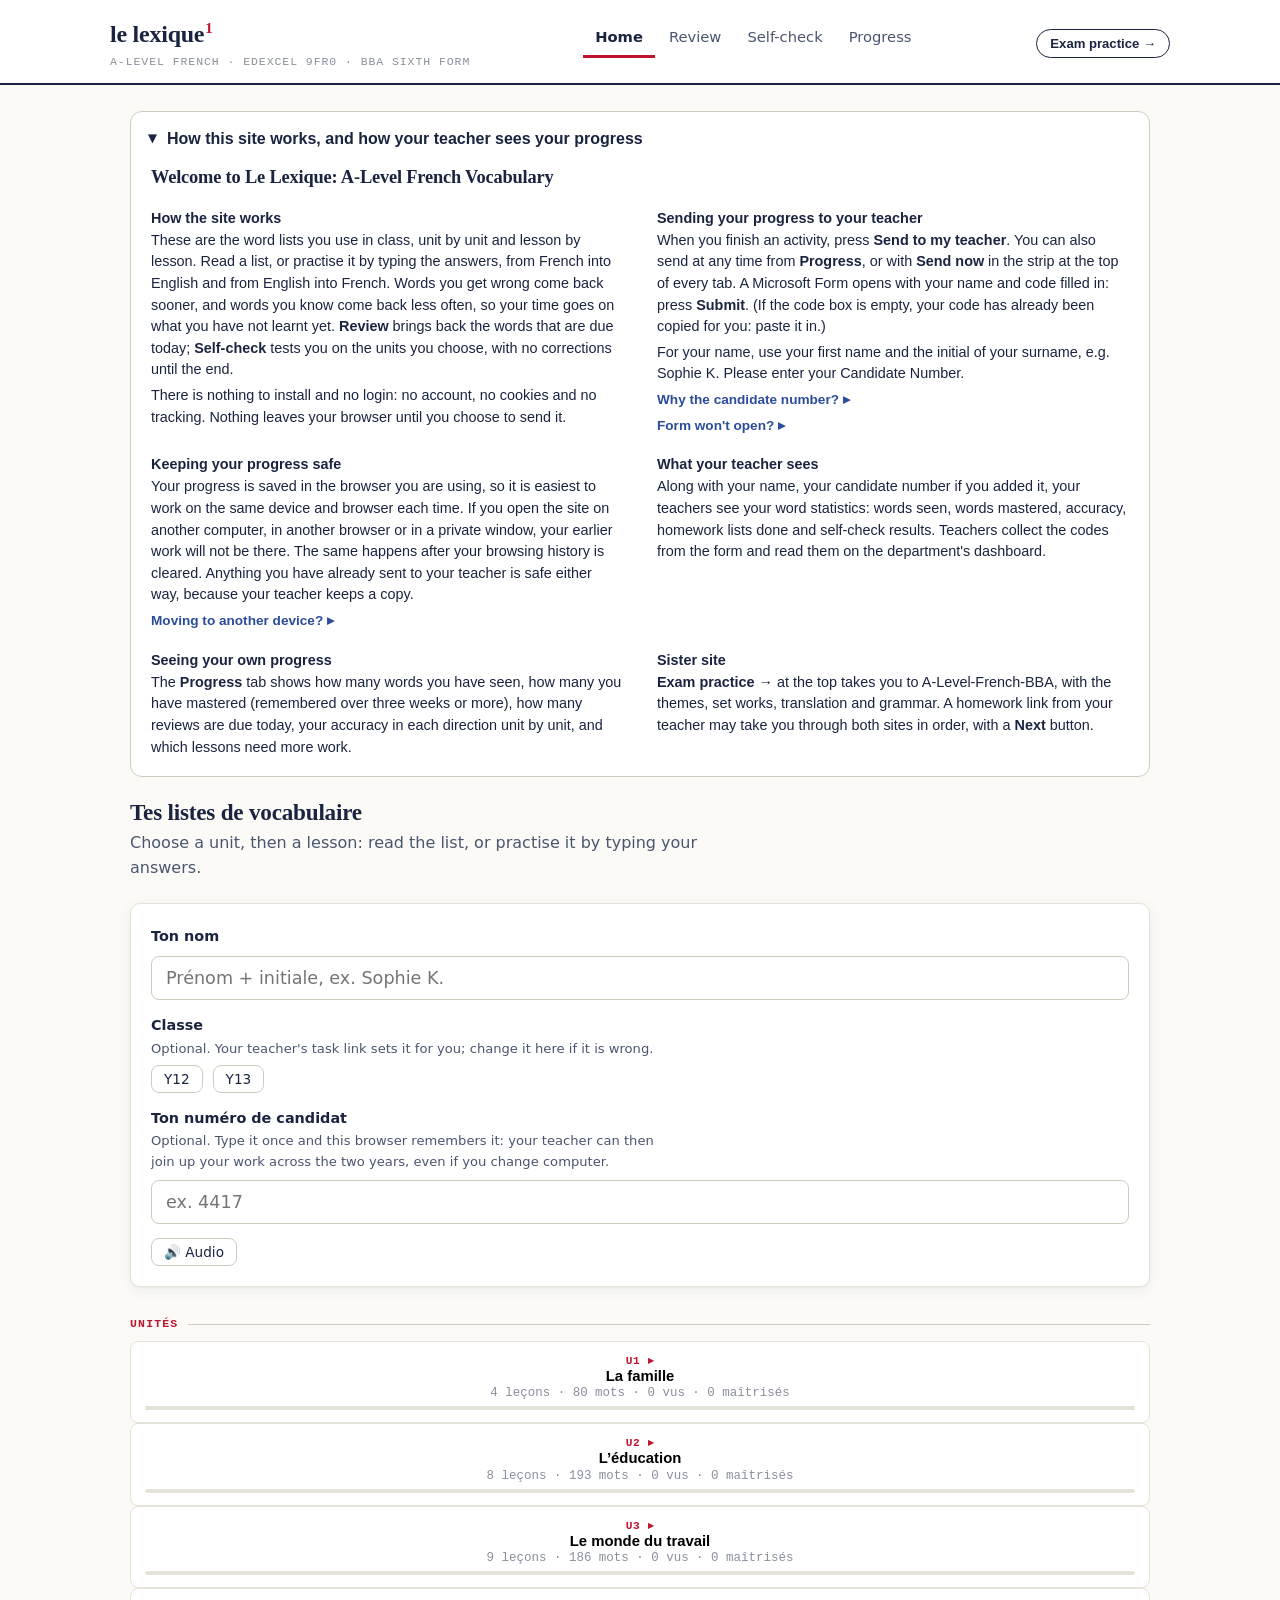
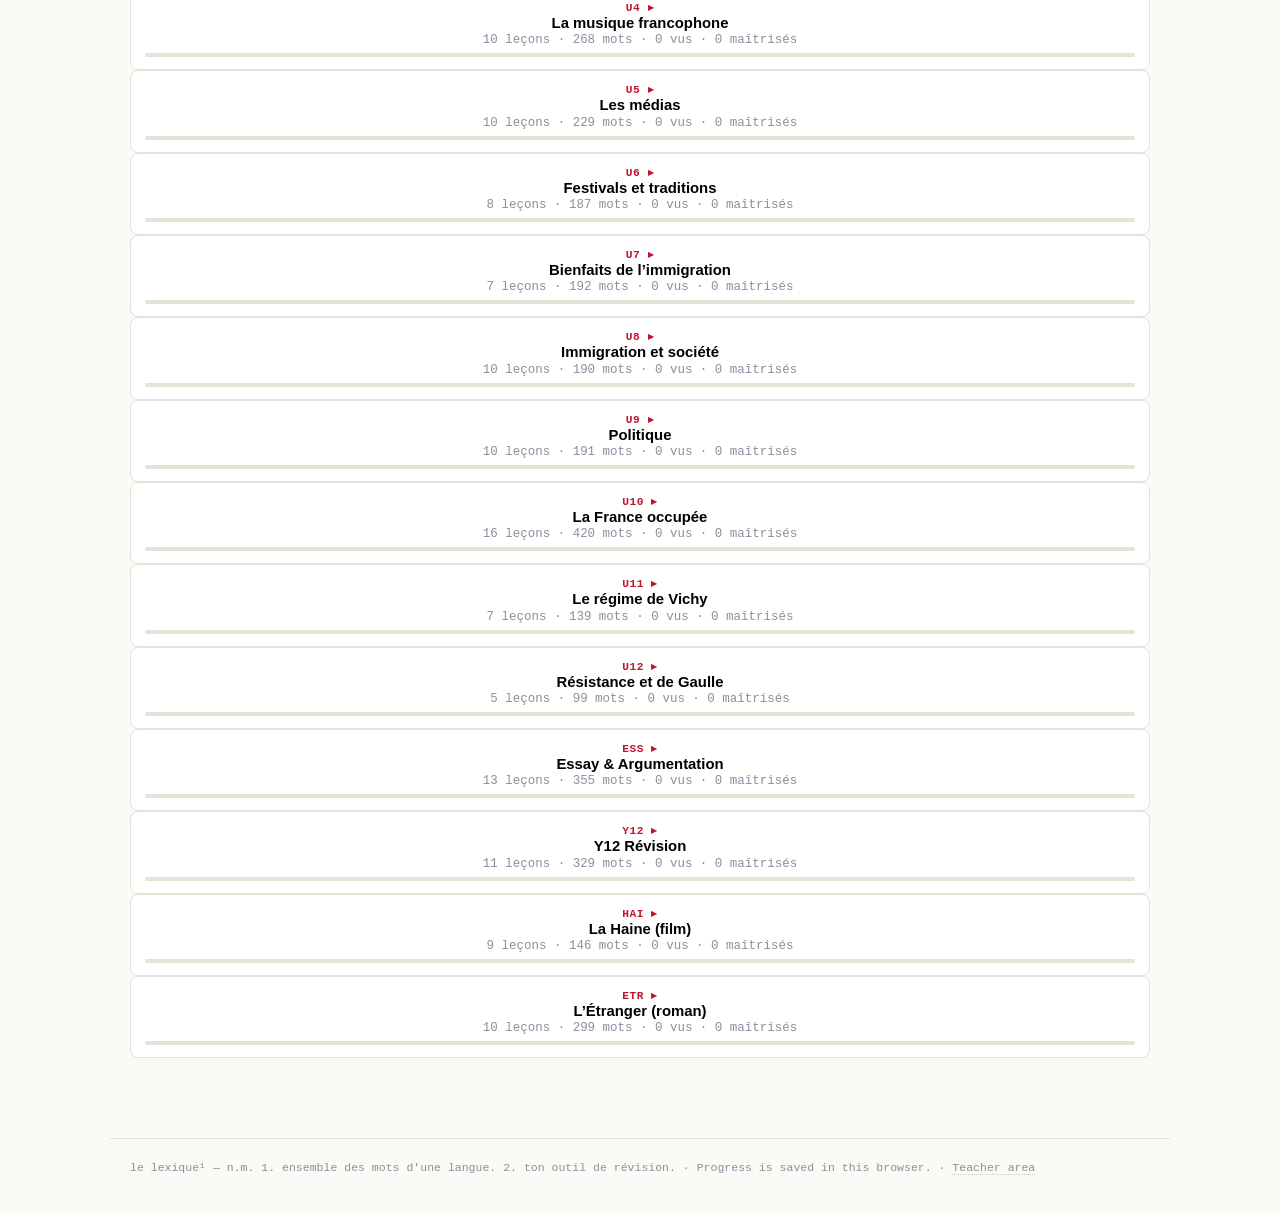
==== commit 66064c10: "Add files via upload" ====
--- a/index.html
+++ b/index.html
@@ -1,200 +1,12 @@
 <!DOCTYPE html>
-<html lang="en">
+<html lang="fr">
 <head>
 <meta charset="UTF-8">
 <meta name="viewport" content="width=device-width, initial-scale=1.0">
-<title>A-Level Spanish · Edexcel</title>
-<meta name="description" content="A-Level Spanish exam practice (Edexcel 9SP0): the four themes, both set works, translation and grammar, with real scores and progress tracking.">
-<style>
-
-:root{
-  --paper:#FBFAF6;--card:#FFF;--ink:#1A2440;--ink-soft:#4A5570;--muted:#8A8F9E;
-  --accent:#C60B1E;--bleu:#2B4C9B;--bleu-pale:#EDF1FA;--vert:#2E7D52;--vert-pale:#EAF4EE;
-  --or:#B8860B;--line:#E5E2D8;--line-strong:#CFCBBD;--radius:12px;
-  --shadow:0 1px 2px rgba(26,36,64,.06),0 4px 16px rgba(26,36,64,.05);
-  --serif:Georgia,'Times New Roman',serif;
-  --sans:-apple-system,BlinkMacSystemFont,'Segoe UI',Roboto,Helvetica,Arial,sans-serif;
-  --mono:ui-monospace,'SF Mono',Menlo,Consolas,monospace;
-}
-*{box-sizing:border-box}
-body{margin:0;background:var(--paper);color:var(--ink);font-family:var(--sans);font-size:16px;line-height:1.55}
-:focus-visible{outline:2px solid var(--bleu);outline-offset:2px;border-radius:4px}
-@media (prefers-reduced-motion:reduce){*{transition:none!important}}
-a{color:inherit}
-header.site{border-bottom:3px solid var(--ink);background:var(--card);position:sticky;top:0;z-index:40}
-.site-inner{max-width:1080px;margin:0 auto;padding:15px 20px 12px;display:flex;align-items:center;gap:16px;flex-wrap:wrap}
-.brand{font-family:var(--serif);font-weight:700;font-size:1.35rem;line-height:1.1}
-.brand span{color:var(--accent)}
-.brand-sub{font-family:var(--mono);font-size:.66rem;color:var(--muted);text-transform:uppercase;letter-spacing:.09em}
-.hdr-link{font:500 .92rem/1.2 -apple-system,BlinkMacSystemFont,'Segoe UI',Roboto,Helvetica,Arial,sans-serif;color:#4A5570;text-decoration:none;padding:6px 4px;white-space:nowrap;letter-spacing:0;text-transform:none}
-.hdr-link:hover{color:#1A2440;text-decoration:underline}
-.hdr-prog{margin-left:auto;display:flex;align-items:center;gap:10px;font-family:var(--mono);font-size:.72rem;color:var(--muted)}
-.ring{width:38px;height:38px;flex-shrink:0}
-nav.jump{max-width:1080px;margin:0 auto;padding:0 20px 12px;display:flex;gap:6px;flex-wrap:wrap}
-nav.jump a{font-family:var(--mono);font-size:.7rem;letter-spacing:.06em;text-transform:uppercase;
-  border:1px solid var(--line-strong);border-radius:99px;padding:5px 12px;text-decoration:none;color:var(--ink-soft);background:var(--card)}
-nav.jump a:hover{border-color:var(--accent);color:var(--accent)}
-main{max-width:1080px;margin:0 auto;padding:26px 20px 90px}
-.intro b{color:var(--ink)}
-.papers-key{display:flex;gap:14px;flex-wrap:wrap;font-size:.85rem;color:var(--ink-soft);
-  background:var(--card);border:1px solid var(--line);border-radius:var(--radius);padding:13px 16px;margin:16px 0 6px}
-.papers-key div{flex:1;min-width:210px}
-.papers-key b{display:block;font-family:var(--mono);font-size:.68rem;text-transform:uppercase;letter-spacing:.07em;color:var(--accent)}
-.theme{margin-top:38px;scroll-margin-top:86px}
-.theme-head{display:flex;align-items:baseline;gap:12px;flex-wrap:wrap;border-bottom:2px solid var(--ink);padding-bottom:9px}
-.theme-num{font-family:var(--mono);font-size:.7rem;font-weight:700;letter-spacing:.1em;text-transform:uppercase;
-  background:var(--accent);color:#fff;padding:4px 10px;border-radius:5px}
-.theme-name{font-family:var(--serif);font-size:1.32rem;font-weight:700;flex:1;min-width:240px}
-.theme-papers{font-family:var(--mono);font-size:.67rem;color:var(--muted);text-transform:uppercase;letter-spacing:.06em}
-.theme-blurb{color:var(--ink-soft);font-size:.93rem;margin:9px 0 4px}
-.theme-prog{display:flex;align-items:center;gap:10px;margin:10px 0 4px}
-.theme-prog .bar{flex:1;height:7px;background:var(--line);border-radius:4px;overflow:hidden}
-.theme-prog .bar i{display:block;height:100%;background:var(--vert);width:0;transition:width .3s}
-.theme-prog .n{font-family:var(--mono);font-size:.73rem;color:var(--muted);min-width:76px;text-align:right}
-.unit{margin-top:20px}
-.unit-head{font-family:var(--mono);font-size:.7rem;text-transform:uppercase;letter-spacing:.1em;color:var(--accent);
-  font-weight:700;display:flex;align-items:center;gap:9px;margin-bottom:9px}
-.unit-head::after{content:"";flex:1;height:1px;background:var(--line-strong)}
-.unit-head .u{background:var(--bleu-pale);color:var(--bleu);border-radius:4px;padding:2px 7px}
-.grid{display:grid;gap:11px;grid-template-columns:repeat(auto-fill,minmax(268px,1fr))}
-.tile{background:var(--card);border:1px solid var(--line);border-radius:var(--radius);box-shadow:var(--shadow);
-  padding:14px 15px;display:flex;flex-direction:column;gap:6px;position:relative;transition:border-color .12s}
-.tile:hover{border-color:var(--bleu)}
-.tile.done{border-color:var(--vert);background:linear-gradient(0deg,var(--vert-pale),var(--card) 60%)}
-.tile .badge{font-family:var(--mono);font-size:.62rem;text-transform:uppercase;letter-spacing:.07em;color:var(--muted)}
-.tile .badge .new{background:var(--accent);color:#fff;border-radius:3px;padding:1px 5px;margin-left:5px}
-.tile .t{font-weight:700;font-size:1rem;line-height:1.3}
-.tile .d{font-size:.86rem;color:var(--ink-soft);flex:1}
-.tile .row{display:flex;align-items:center;gap:8px;margin-top:4px;flex-wrap:wrap}
-.open{font-family:var(--sans);font-size:.85rem;font-weight:600;text-decoration:none;
-  border:1.5px solid var(--bleu);color:#fff;background:var(--bleu);border-radius:8px;padding:6px 13px}
-.open:hover{background:#233F82}
-.mark{font-family:var(--sans);font-size:.8rem;border:1.5px solid var(--line-strong);background:var(--card);
-  color:var(--ink-soft);border-radius:8px;padding:5px 11px;cursor:pointer}
-.mark:hover{border-color:var(--vert);color:var(--vert)}
-.mark.on{border-color:var(--vert);background:var(--vert-pale);color:#1D5A3A;font-weight:700}
-.conf{margin-left:auto;display:flex;gap:3px}
-.conf button{border:1px solid var(--line-strong);background:var(--card);border-radius:7px;width:28px;height:26px;
-  cursor:pointer;font-size:.85rem;line-height:1;padding:0}
-.conf button.on{border-color:var(--or);background:#FFF7E6}
-.seen{position:absolute;top:11px;right:12px;font-family:var(--mono);font-size:.6rem;color:var(--muted)}
-/* suivi */
-.suivi{margin-top:44px;scroll-margin-top:86px}
-.card{background:var(--card);border:1px solid var(--line);border-radius:var(--radius);box-shadow:var(--shadow);padding:20px}
-.kpi-row{display:grid;gap:12px;grid-template-columns:repeat(auto-fit,minmax(140px,1fr));margin:14px 0}
-.kpi{background:var(--paper);border:1px solid var(--line);border-radius:10px;padding:13px 15px;text-align:center}
-.kpi .n{font-family:var(--serif);font-size:1.75rem;font-weight:700;line-height:1}
-.kpi .l{font-family:var(--mono);font-size:.64rem;text-transform:uppercase;letter-spacing:.07em;color:var(--muted);margin-top:4px}
-input.typed,textarea.code{font-family:var(--sans);font-size:1rem;width:100%;border:1.5px solid var(--line-strong);
-  border-radius:9px;padding:10px 13px;background:var(--card);color:var(--ink)}
-textarea.code{font-family:var(--mono);font-size:.75rem;min-height:96px}
-.btn{font-family:var(--sans);font-size:.9rem;font-weight:600;border-radius:9px;border:1.5px solid var(--ink);
-  background:var(--card);color:var(--ink);padding:9px 16px;cursor:pointer}
-.btn:hover{background:var(--bleu-pale)}
-.btn.primary{background:var(--bleu);border-color:var(--bleu);color:#fff}
-.btn.primary:hover{background:#233F82}
-.btn.ghost{border-color:var(--line-strong);font-weight:500}
-.btn-row{display:flex;gap:9px;flex-wrap:wrap;margin-top:13px}
-table.stats{width:100%;border-collapse:collapse;font-size:.9rem;margin-top:6px}
-table.stats th{text-align:left;font-family:var(--mono);font-size:.66rem;text-transform:uppercase;letter-spacing:.06em;
-  color:var(--muted);border-bottom:2px solid var(--ink);padding:7px 9px}
-table.stats td{border-bottom:1px solid var(--line);padding:7px 9px}
-table.stats td.num{font-family:var(--mono);text-align:right}
-.mini{height:6px;background:var(--line);border-radius:3px;overflow:hidden;min-width:70px}
-.mini i{display:block;height:100%;background:var(--vert)}
-footer.site{max-width:1080px;margin:0 auto;padding:20px;border-top:1px solid var(--line);
-  font-family:var(--mono);font-size:.68rem;color:var(--muted)}
-@media print{nav.jump,.open,.mark,.conf,.btn,header.site{display:none!important}body{background:#fff}}
-
-/* ---- added: English chrome, glosses, start-here strip, filter ---- */
-.lede{font-size:1.06rem;color:var(--ink);max-width:64ch;margin:0 0 10px}
-.intro{max-width:70ch;color:var(--ink-soft);margin:0 0 8px}
-.intro b{color:var(--ink)}
-.start{background:var(--card);border:1px solid var(--line);border-left:4px solid var(--bleu);
-  border-radius:var(--radius);padding:14px 16px;margin:16px 0 0;box-shadow:var(--shadow)}
-.start h2{font-family:var(--serif);font-size:1rem;margin:0 0 3px}
-.start p{margin:0 0 10px;font-size:.88rem;color:var(--ink-soft)}
-.start .row{display:flex;gap:9px;flex-wrap:wrap}
-.start a{font-size:.85rem;font-weight:600;text-decoration:none;border:1.5px solid var(--line-strong);
-  border-radius:8px;padding:6px 12px;color:var(--ink);background:var(--paper)}
-.start a:hover{border-color:var(--bleu);color:var(--bleu)}
-.start a b{display:block;font-weight:400;font-size:.72rem;color:var(--muted)}
-
-/* ── the strip that says what the teacher has ── amber when something is
-   waiting, green when nothing is, absent until the student has done anything */
-.sendbar{border-bottom:1px solid var(--line-strong);background:var(--bleu-pale);padding:0 20px;font-size:.9rem}
-.sendbar.hidden{display:none}
-.sendbar-inner{max-width:1180px;margin:0 auto;padding:9px 0;display:flex;align-items:center;gap:12px;flex-wrap:wrap}
-.sendbar .dot{width:9px;height:9px;border-radius:50%;flex:0 0 auto;background:var(--bleu)}
-.sendbar .txt{flex:1;min-width:200px;line-height:1.4}
-.sendbar.waiting{background:#FDF6EC;border-bottom-color:#E4CFA6}
-.sendbar.waiting .dot{background:#B07B12}
-.sendbar.clear{background:var(--vert-pale);border-bottom-color:#BFD9CB}
-.sendbar.clear .dot{background:var(--vert)}
-.sendbar .btn{padding:5px 12px;font-size:.85rem}
-/* ── this week: the task, first thing on the page ── */
-.week{background:var(--card);border:2px solid var(--bleu);border-radius:var(--radius);padding:14px 16px;margin:0 0 18px;box-shadow:var(--shadow)}
-.week.alldone{border-color:var(--vert)}
-.week h2{font-family:var(--serif);font-size:1.1rem;margin:0 0 2px}
-.week .sub{margin:0 0 8px;font-size:.88rem;color:var(--ink-soft)}
-.week .item{display:flex;gap:10px;align-items:center;padding:6px 0;border-top:1px solid var(--line);flex-wrap:wrap}
-.week .item:first-of-type{border-top:0}
-.week .item .t{flex:1;min-width:200px}
-.week .item .t small{display:block;color:var(--muted);font-size:.74rem}
-.week .st{font-family:var(--mono);font-size:.7rem;font-weight:700;letter-spacing:.04em;border-radius:4px;padding:2px 7px;background:var(--line);color:var(--muted)}
-.week .st.done{background:var(--vert-pale);color:#1D5A3A}
-.week .st.pending{background:#FDECEA;color:#96261C}
-.week .st.opened{background:#FFF7E6;color:#7A5C00}
-.week a.btn{font-size:.82rem;padding:5px 11px}
-.btn.cls{font-family:var(--mono);font-size:.8rem;padding:6px 14px}
-.btn.cls.on{background:var(--ink);color:#fff;border-color:var(--ink)}
-.week.ask{border-style:dashed}
-@media print{.sendbar{display:none}}
-.finder{margin:22px 0 2px;display:flex;gap:10px;flex-wrap:wrap;align-items:center}
-.finder input{flex:1;min-width:230px;font-family:var(--sans);font-size:.95rem;
-  border:1.5px solid var(--line-strong);border-radius:9px;padding:9px 13px;background:var(--card);color:var(--ink)}
-.chips{display:flex;gap:6px;flex-wrap:wrap}
-.chips button{font-family:var(--mono);font-size:.68rem;letter-spacing:.05em;text-transform:uppercase;
-  border:1px solid var(--line-strong);background:var(--card);color:var(--ink-soft);
-  border-radius:99px;padding:6px 12px;cursor:pointer}
-.chips button:hover{border-color:var(--bleu);color:var(--bleu)}
-.chips button.on{background:var(--ink);border-color:var(--ink);color:#fff}
-.findnote{font-family:var(--mono);font-size:.7rem;color:var(--muted);margin:8px 0 0;min-height:1em}
-
-.theme-gloss{font-family:var(--sans);font-size:.86rem;color:var(--muted);margin:7px 0 0}
-.unit-head .gloss{font-family:var(--sans);font-weight:400;text-transform:none;letter-spacing:0;
-  font-size:.78rem;color:var(--muted)}
-.unit-empty{font-size:.87rem;color:var(--muted);background:var(--card);border:1px dashed var(--line-strong);
-  border-radius:var(--radius);padding:12px 14px}
-.tile .score{display:inline-flex;align-items:center;gap:5px;font-family:var(--mono);
-  font-size:.66rem;font-weight:700;letter-spacing:.04em;border-radius:4px;padding:2px 7px}
-.tile .score.hi{background:var(--vert-pale);color:#1D5A3A}
-.tile .score.mid{background:#FFF7E6;color:#7A5C00}
-.tile .score.lo{background:#FDECEA;color:#96261C}
-.tile .score.none{background:var(--line);color:var(--muted)}
-.tile .tries{font-family:var(--mono);font-size:.6rem;color:var(--muted)}
-.tile.scored{border-color:var(--vert)}
-.evidence{display:flex;gap:8px;flex-wrap:wrap;align-items:baseline;margin:4px 0 0;
-  font-family:var(--mono);font-size:.68rem;color:var(--muted)}
-.claimed{background:#FFF7E6;border:1px solid #E8D9A8;border-radius:6px;padding:9px 12px;
-  font-size:.85rem;color:#6B5A33;margin:10px 0 0}
-.claimed b{color:var(--ink)}
-.hide{display:none!important}
-.spec{font-family:var(--mono);font-size:.66rem;color:var(--muted);margin-top:26px}
-
-.theme,.suivi{scroll-margin-top:118px}
-@media (max-width:700px){
-  nav.jump{flex-wrap:nowrap;overflow-x:auto;scrollbar-width:none;-webkit-overflow-scrolling:touch}
-  nav.jump::-webkit-scrollbar{display:none}
-  nav.jump a{flex:0 0 auto}
-  .finder input{min-width:100%}
-}
-.sid-note{font-size:.86rem;line-height:1.5;margin:0 0 9px;padding:9px 12px;border-radius:8px;
-  background:#F2F5FA;border:1px solid #D6DEEA;color:#3B4A63}
-</style>
-<link rel="stylesheet" href="bba-mobile.css">
-<script src="bba-mobile.js" defer></script>
-<script src="bba-sequence.js" data-site="hub" data-lang="ES"></script>
+<title>Le Lexique · A-Level French BBA</title>
+<meta name="description" content="Vocabulaire A-Level French (Edexcel 9FR0) listes du classeur, réponses tapées dans les deux sens, suivi de progression.">
+<link rel="stylesheet" href="style.css">
+<script src="bba-sequence.js" data-site="lex" data-lang="FR"></script>
 <style id="bba-howto-css">
 .howto{margin:0 0 22px;border:1px solid #CFCBBD;border-radius:12px;background:#fff;font:400 1rem/1.6 -apple-system,BlinkMacSystemFont,'Segoe UI',Roboto,Helvetica,Arial,sans-serif;color:#1A2440}
 .howto>summary{cursor:pointer;list-style:none;padding:14px 18px;font-weight:600;display:flex;gap:10px;align-items:baseline}
@@ -229,757 +41,45 @@
 <header class="site">
   <div class="site-inner">
     <div>
-      <div class="brand">A-Level Spanish <span>·</span> Edexcel </div>
-      <div class="brand-sub">Edexcel 9SP0 · Exam practice</div>
+      <div class="brand">le lexique<sup>1</sup></div>
+      <div class="brand-sub">A-Level French · Edexcel 9FR0 · BBA Sixth Form</div>
     </div>
-    <div class="hdr-prog">
-      <a class="hdr-link" href="#suivi">Progress</a>
-      <a class="xsite" href="https://artmemry.github.io/A-Level-Spanish-Edexcel-Vocabulary-training/" style="font:600 .82rem/1.2 -apple-system,BlinkMacSystemFont,'Segoe UI',Roboto,Helvetica,Arial,sans-serif;color:#1A2440;text-decoration:none;border:1.5px solid #1A2440;border-radius:99px;padding:6px 13px;white-space:nowrap;align-self:center" title="The vocab site: the A-Level word lists">Vocab →</a>
-      <svg class="ring" viewBox="0 0 36 36" aria-hidden="true">
-        <circle cx="18" cy="18" r="15.5" fill="none" stroke="#E5E2D8" stroke-width="4"></circle>
-        <circle id="ringArc" cx="18" cy="18" r="15.5" fill="none" stroke="#2E7D52" stroke-width="4"
-          stroke-linecap="round" stroke-dasharray="0 999" transform="rotate(-90 18 18)"></circle>
-      </svg>
-      <span id="hdrTxt">0 / 0</span>
-    </div>
+    <nav class="tabs" aria-label="Main navigation">
+      <button id="tab-accueil" aria-selected="true">Home</button>
+      <button id="tab-revision" aria-selected="false">Review</button>
+      <button id="tab-examen" aria-selected="false">Self-check</button>
+      <button id="tab-suivi" aria-selected="false">Progress</button>
+    </nav>
+    <a class="xsite" href="https://artmemry.github.io/A-Level-French-BBA/" style="font:600 .82rem/1.2 -apple-system,BlinkMacSystemFont,'Segoe UI',Roboto,Helvetica,Arial,sans-serif;color:#1A2440;text-decoration:none;border:1.5px solid #1A2440;border-radius:99px;padding:6px 13px;white-space:nowrap;align-self:center;margin-left:auto" title="The A-Level site: reading, translation, essays, grammar and speaking">Exam practice →</a>
   </div>
-  <nav class="jump" id="jump"></nav>
 </header>
+
 <div id="sendbar" class="sendbar hidden" role="status"></div>
+<div id="taskbar" class="sendbar hidden" role="status"></div>
+
 <main>
-<details class="howto" id="bba-howto" data-site="hub-es" lang="en-GB"><summary>How this site works, and how your teacher sees your progress</summary><div class="howto-body"><h2>Welcome to A-Level Spanish Exam Practice</h2><div class="hw-grid"><section class="hw"><h3>How the site works</h3><p>Each tile opens an activity. Every activity marks itself and explains the answers. There is nothing to install and no login: no account, no cookies and no tracking. Nothing leaves your browser until you choose to send it.</p></section><section class="hw"><h3>Sending your progress to your teacher</h3><p>When you finish an activity, go to <b>Progress</b> at the foot of this page and press <b class=btnname>Send via MS Forms</b>. You can also press <b class=btnname>Send now</b> in the strip near the top of the page. A Microsoft Form opens with your name and code filled in: press <b>Submit</b>. (If the code box is empty, your code has already been copied for you: paste it in.)</p><p>For your name, use your first name and the initial of your surname, e.g. Sophie K. Please enter your Candidate Number.</p><details class="more"><summary>Why the candidate number?</summary><p>If you add it, your teacher can join up your work even if you change computer.</p></details><details class="more"><summary>Form won't open?</summary><p>Press <b class=btnname>Copy the code</b> in Progress and send it to your teacher by email or Teams. The strip near the top of the page tells you whether your teacher has received your latest work.</p></details></section><section class="hw"><h3>Keeping your progress safe</h3><p>Your progress is saved in the browser you are using, so it is easiest to work on the same device and browser each time. If you open the site on another computer, in another browser or in a private window, your earlier work will not be there. The same happens after your browsing history is cleared. Anything you have already sent to your teacher is safe either way, because your teacher keeps a copy.</p><details class="more"><summary>Moving to another device?</summary><p>To take your progress with you, press <b>Back up</b> in <b>Progress</b>. This saves a small file you can keep on your hard drive or OneDrive or email to yourself. On the new device, press <b>Restore</b> and choose that file.</p></details></section><section class="hw"><h3>What your teacher sees</h3><p>Along with your name, your candidate number if you added it, your teachers see the activities you have completed. Teachers collect the codes from the form and read them on the department's dashboard.</p></section><section class="hw"><h3>Seeing your own progress</h3><p>The percentage on each tile is the score you actually got. <b>Progress</b>, at the foot of this page, shows how many activities you have opened and completed in each theme, and your average score.</p></section><section class="hw"><h3>Sister site</h3><p><b>Vocab →</b> at the top takes you to El Léxico (A-Level-Spanish-Edexcel-Vocabulary-training), the vocabulary site for the same course. A homework link from your teacher may take you through both sites in order, with a <b>Next</b> button.</p></section></div></div></details>
+<details class="howto" id="bba-howto" data-site="lex-fr" lang="en-GB"><summary>How this site works, and how your teacher sees your progress</summary><div class="howto-body"><h2>Welcome to Le Lexique: A-Level French Vocabulary</h2><div class="hw-grid"><section class="hw"><h3>How the site works</h3><p>These are the word lists you use in class, unit by unit and lesson by lesson. Read a list, or practise it by typing the answers, from French into English and from English into French. Words you get wrong come back sooner, and words you know come back less often, so your time goes on what you have not learnt yet. <b>Review</b> brings back the words that are due today; <b>Self-check</b> tests you on the units you choose, with no corrections until the end.</p><p>There is nothing to install and no login: no account, no cookies and no tracking. Nothing leaves your browser until you choose to send it.</p></section><section class="hw"><h3>Sending your progress to your teacher</h3><p>When you finish an activity, press <b class=btnname>Send to my teacher</b>. You can also send at any time from <b>Progress</b>, or with <b class=btnname>Send now</b> in the strip at the top of every tab. A Microsoft Form opens with your name and code filled in: press <b>Submit</b>. (If the code box is empty, your code has already been copied for you: paste it in.)</p><p>For your name, use your first name and the initial of your surname, e.g. Sophie K. Please enter your Candidate Number.</p><details class="more"><summary>Why the candidate number?</summary><p>If you add it, your teacher can join up your work even if you change computer.</p></details><details class="more"><summary>Form won't open?</summary><p>Press <b class=btnname>Copy the code</b> in Progress and send it to your teacher by email or Teams. The strip at the top of every tab tells you whether your teacher has received your latest work.</p></details></section><section class="hw"><h3>Keeping your progress safe</h3><p>Your progress is saved in the browser you are using, so it is easiest to work on the same device and browser each time. If you open the site on another computer, in another browser or in a private window, your earlier work will not be there. The same happens after your browsing history is cleared. Anything you have already sent to your teacher is safe either way, because your teacher keeps a copy.</p><details class="more"><summary>Moving to another device?</summary><p>To take your progress with you, press <b>Back up</b> in <b>Progress</b>. This saves a small file you can keep on your hard drive or OneDrive or email to yourself. On the new device, press <b>Restore</b> and choose that file.</p></details></section><section class="hw"><h3>What your teacher sees</h3><p>Along with your name, your candidate number if you added it, your teachers see your word statistics: words seen, words mastered, accuracy, homework lists done and self-check results. Teachers collect the codes from the form and read them on the department's dashboard.</p></section><section class="hw"><h3>Seeing your own progress</h3><p>The <b>Progress</b> tab shows how many words you have seen, how many you have mastered (remembered over three weeks or more), how many reviews are due today, your accuracy in each direction unit by unit, and which lessons need more work.</p></section><section class="hw"><h3>Sister site</h3><p><b>Exam practice →</b> at the top takes you to A-Level-French-BBA, with the themes, set works, translation and grammar. A homework link from your teacher may take you through both sites in order, with a <b>Next</b> button.</p></section></div></div></details>
 <script>
 (function(){var d=document.getElementById("bba-howto"),k="bba-howto-seen:"+d.getAttribute("data-site"),seen=false;
 try{seen=localStorage.getItem(k)==="1"}catch(e){}
 if(!seen){d.open=true;try{localStorage.setItem(k,"1")}catch(e){}}})();
 </script>
-  <div class="week" id="week" hidden></div>
+  <section id="view-accueil"></section>
+  <section id="view-revision" class="hidden"></section>
+  <section id="view-examen" class="hidden"></section>
+  <section id="view-suivi" class="hidden"></section>
+</main>
 
+<footer class="site">
+  le lexique¹ — n.m. 1. ensemble des mots d'une langue. 2. ton outil de révision.
+  · Progress is saved in this browser.
+  · <a href="https://artmemry.github.io/A-Level-French-BBA/teacher.html" class="teacher-link" rel="noopener">Teacher area</a>
+</footer>
 
-
-  <div class="finder">
-    <input id="q" type="search" placeholder="Search 107 activities — try «subjuntivo», «Lorca», «franquista»…" autocomplete="off" aria-label="Search activities">
-    <div class="chips" id="chips"></div>
-  </div>
-  <p class="findnote" id="findNote"></p>
-
-  <div id="sections"></div>
-
-  <section class="suivi" id="suivi">
-    <div class="theme-head"><span class="theme-num">Progress</span>
-      <span class="theme-name">My progress</span></div>
-    <p class="theme-blurb">Your score in each activity is recorded here automatically when you finish it — you do not have to do anything. The tick and the face are for you, to mark what you want to come back to. Everything is stored on this device only; the code below is what lets your teacher see how far you have got, and it now carries your real scores.</p>
-    <div class="card">
-      <label for="nom" style="font-weight:600;font-size:.9rem">Your name</label>
-      <input id="nom" class="typed" style="margin-top:7px" placeholder="First name + initial, e.g. Lucía G." autocomplete="off">
-      <label for="sid" style="font-weight:600;font-size:.9rem;display:block;margin-top:12px">Your candidate number</label>
-      <p style="font-size:.82rem;color:var(--muted);margin:2px 0 0">Optional — but useful. Type it once and this device remembers it: your teacher can then follow your progress across the two years even if you change computer or write your name differently.</p>
-      <input id="sid" class="typed" style="margin-top:7px" placeholder="e.g. 4417" autocomplete="off" inputmode="text">
-      <label style="font-weight:600;font-size:.9rem;display:block;margin-top:12px" id="clsLabel"></label>
-      <p style="font-size:.82rem;color:var(--muted);margin:2px 0 0" id="clsHint"></p>
-      <div class="btn-row" id="clsRow" style="margin-top:7px"></div>
-      <div class="kpi-row">
-        <div class="kpi"><div class="n" id="kOpen">0</div><div class="l">opened</div></div>
-        <div class="kpi"><div class="n" id="kDone">0</div><div class="l">completed</div></div>
-        <div class="kpi"><div class="n" id="kPct">0 %</div><div class="l">of the course</div></div>
-        <div class="kpi"><div class="n" id="kHard">0</div><div class="l">marked hard</div></div>
-        <div class="kpi"><div class="n" id="kScored">0</div><div class="l">actually scored</div></div>
-        <div class="kpi"><div class="n" id="kAvg">—</div><div class="l">average score</div></div>
-      </div>
-      <p class="claimed" id="claimNote" style="display:none"></p>
-      <table class="stats"><thead><tr>
-        <th>Section</th><th>Done</th><th></th></tr></thead>
-        <tbody id="tblProg"></tbody></table>
-      <p style="font-weight:600;margin:20px 0 6px;font-size:.92rem">Send to your teacher</p>
-      <p style="font-size:.86rem;color:var(--ink-soft);margin:0 0 9px">Copy this code and send it to your teacher. It contains your scores, your name and your candidate number — nothing else. It carries only the activities you have opened, so it stays short.</p>
-      <p id="sidNote" class="sid-note" style="display:none"></p>
-      <textarea class="code" id="code" readonly></textarea>
-      <div class="btn-row">
-        <button class="btn primary" id="btnForms">Send via MS Forms</button>
-        <button class="btn ghost" id="btnCopy">Copy the code</button>
-        <button class="btn ghost" id="btnSave">Back up (.json)</button>
-        <button class="btn ghost" id="btnLoad">Restore</button>
-        <button class="btn ghost" id="btnReset" style="color:var(--accent);border-color:var(--accent)">Reset</button>
-      </div>
-      <div class="btn-row"><button class="btn ghost" id="btnLinks">Check every link</button></div>
-      <div id="linkOut" style="font-size:.85rem;margin-top:9px"></div>
-    </div>
-  </section>
-
-  <p class="spec">Theme and sub-theme titles are quoted from the Pearson Edexcel A Level Spanish (9SP0) specification and Paper 3 examiner booklet.</p>
-</main>
-<footer class="site">A-Level Spanish exam practice (Edexcel 9SP0) · BBA Sixth Form — 107 activities. Everything runs in the browser, offline, with no account. Progress is saved in this browser. · <a href="https://artmemry.github.io/A-Level-French-BBA/teacher.html" style="color:var(--muted)" rel="noopener">Teacher area</a></footer>
-
+<script src="data/corpus.js"></script>
+<script src="data/synonyms.js"></script>
+<script src="data/genre.js"></script>
 <script src="assignments.js"></script>
-<script src="bba-progress.js"></script>
-<script>
-var DATA = [{"id": "T1", "label": "Theme 1", "name": "La evolución de la sociedad española", "gloss": "The evolution of Spanish society", "papers": "Paper 1 · Paper 3", "blurb": "Family, work and tourism — the three sub-themes Edexcel names for Theme 1. Everything here can come up in the Paper 1 comprehensions and in your Paper 3 discussion.", "units": [{"u": "1.1", "name": "El cambio en la estructura familiar", "gloss": "Changes in family structure", "items": [{"id": "a14998b28", "file": "spanish_family_lesson.html", "title": "La estructura familiar española", "desc": "One-hour workout on family vocabulary and structures.", "badge": "Paper 1"}, {"id": "a02dcf75d", "file": "alevel_familia_improved.html", "title": "Los cambios en las estructuras familiares", "desc": "How the Spanish family has changed — reading and language practice.", "badge": "Paper 1"}]}, {"u": "1.2", "name": "El mundo laboral", "gloss": "The world of work", "items": [{"id": "af38d8d9d", "file": "unemployment_spain_activity.html", "title": "El desempleo en España", "desc": "Youth unemployment and the labour market, with comprehension questions.", "badge": "Paper 1"}, {"id": "af2566a8c", "file": "Interactive_Practice_A-Level_Spanish_Paper_3__T1__U2_mundo_laboral.html", "title": "El mundo laboral en España", "desc": "Speaking practice on work and employment, Paper 3 style.", "badge": "Speaking"}, {"id": "add8b2cbd", "file": "Ojala__me_renueven_el_contrato_practice_activities.html", "title": "«Ojalá me renueven el contrato»", "desc": "Job insecurity and short contracts — and the subjunctive after «ojalá».", "badge": "Paper 1"}, {"id": "a911e3519", "file": "brecha_generacional_Espan_a.html", "title": "La brecha generacional", "desc": "The generation gap at work. Longer B2 text.", "badge": "Paper 1 · B2"}, {"id": "a3eaeb983", "file": "brecha_generacional_Paper_3__U2_Edexcel_A-Level.html", "title": "La brecha generacional — Paper 3", "desc": "The same topic reworked as oral-exam questions and answers.", "badge": "Speaking · B2"}]}, {"u": "1.3", "name": "El impacto turístico en España", "gloss": "The impact of tourism on Spain", "items": [{"id": "aa9a1fdfa", "file": "ecoturismo-comprehension_y_pronombres.html", "title": "El ecoturismo", "desc": "Ecotourism: comprehension plus object-pronoun practice.", "badge": "Paper 1"}, {"id": "ae53baaad", "file": "Interactive_Practice_A_level_Spanish__Paper_3__Task_1__U3_tourism.html", "title": "El impacto turístico en España", "desc": "Speaking practice on the impact of tourism, Paper 3 style.", "badge": "Speaking"}, {"id": "aed32b536", "file": "spanish_tourism_quiz_html-2.html", "title": "Turismo y tecnología", "desc": "Quick quiz on tourism, technology and how travel is changing.", "badge": "Paper 1"}, {"id": "af02d8921", "file": "advanced_toursim_speaking_.html", "title": "Turismo — condicionales y subjuntivo", "desc": "Advanced oral prep — conditionals and the subjunctive in tourism debates.", "badge": "Speaking"}, {"id": "acd6f1a64", "file": "spanish-conditional-subjunctive_speaking_exercise_practice.html", "title": "Turismo sostenible — condicional y subjuntivo", "desc": "Sustainable tourism: build arguments using «si» clauses and the subjunctive.", "badge": "Speaking"}]}]}, {"id": "T2", "label": "Theme 2", "name": "La cultura política y artística en el mundo hispanohablante", "gloss": "Political and artistic culture in the Spanish-speaking world", "papers": "Paper 1 · Paper 3", "blurb": "Music, media, festivals and traditions. The strongest answers here reach beyond Spain to Latin America — the specification asks for the whole Spanish-speaking world.", "units": [{"u": "2.1", "name": "La música", "gloss": "Music", "items": [{"id": "a6e79bb8d", "file": "spanish_music_speaking_pdf_download.html", "title": "Música — Task 1", "desc": "Oral-exam Task 1 on music, with a downloadable answer plan.", "badge": "Speaking"}, {"id": "af73ff17e", "file": "U4_Music_spanish_translation_exercises.html", "title": "Traducción — Unidad 4", "desc": "Translation drills built on the music sub-theme.", "badge": "Translation"}, {"id": "a2b4a1310", "file": "Tango_letras_analisis.html", "title": "Análisis de letras de tango", "desc": "Close reading of tango lyrics. Gentle level — a good way in.", "badge": "Paper 1"}, {"id": "ad4fd8397", "file": "Interactive_Practice_A-Level_Spanish_paper_3_Task_one_U4_music.html", "title": "La música hispana", "desc": "Speaking practice on Hispanic music, Paper 3 style.", "badge": "Speaking"}, {"id": "ab17c16b2", "file": "tango.html", "title": "El tango — práctica ampliada", "desc": "Tango in more depth: origins, exile and identity.", "badge": "Paper 1"}, {"id": "a37b78927", "file": "U4_spanish_music_lesson1.html", "title": "El papel de los cantantes y músicos", "desc": "What singers and musicians do for a culture. Unit opener.", "badge": "Paper 1"}]}, {"u": "2.2", "name": "Los medios de comunicación", "gloss": "The media", "items": [{"id": "ac189a3ad", "file": "How_long_will_the_traditional_press_thrive_Spain.html", "title": "La prensa", "desc": "Timed homework on whether the printed press can survive.", "badge": "Homework"}, {"id": "aa873730a", "file": "Por_que__el_prime_time_espan_ol_termina_si_tarde.html", "title": "El prime time español", "desc": "Why Spanish prime time finishes so late — and what that says about the country.", "badge": "Paper 1 · B2"}, {"id": "ae2c0c591", "file": "Interactive_Practice_A-Level_Spanish_-_U5_los_medios_de_comunicacion.html", "title": "Los medios de comunicación", "desc": "Speaking practice on the media, Paper 3 style.", "badge": "Speaking"}]}, {"u": "2.3", "name": "Los festivales y las tradiciones", "gloss": "Festivals and traditions", "items": [{"id": "a4eb4aac4", "file": "Interactie_Practice_A-Level_Spanish_Paper_3__Task_1__U6_Festivales_y_tradiciones.html", "title": "Festivales, costumbres y tradiciones", "desc": "Speaking practice on festivals, customs and traditions, Paper 3 style.", "badge": "Speaking"}]}]}, {"id": "T3", "label": "Theme 3", "name": "La inmigración y la sociedad multicultural española", "gloss": "Immigration and Spanish multicultural society", "papers": "Paper 1 · Paper 3", "blurb": "The sub-themes move from what immigration gives Spain, to the difficulties, to how society and government respond. Examiners reward answers that hold all three together.", "units": [{"u": "3.1", "name": "El impacto positivo de la inmigración en la sociedad española", "gloss": "The positive impact of immigration on Spanish society", "items": [{"id": "afdbd11b4", "file": "spanish-migration-exercise.html", "title": "Inmigración y economía", "desc": "What immigration contributes to the Spanish economy, in figures.", "badge": "Paper 1"}, {"id": "ae9c0fd1a", "file": "spanish-immigration-activity.html", "title": "La inmigración en España", "desc": "General introduction to immigration in Spain.", "badge": "Paper 1"}, {"id": "a784434a6", "file": "Comprehension_and_vocab_-_migracio_n_y_demografi_a.html", "title": "Jóvenes de origen migratorio", "desc": "Second-generation young people: comprehension and topic vocabulary.", "badge": "Paper 1"}, {"id": "aa1e116bb", "file": "Interactive_practice_U9.html", "title": "Beneficios y desafíos", "desc": "Benefits and challenges side by side — shaped for the oral exam.", "badge": "Speaking"}]}, {"u": "3.2", "name": "Enfrentando los desafíos de la inmigración y la integración en España", "gloss": "Meeting the challenges of immigration and integration in Spain", "items": [{"id": "a7c4e91bd", "file": "unidad8-crisis-vivienda-espana.html", "title": "La crisis de la vivienda", "desc": "B2 dossier on housing, rents and migration pressure: 8 activities and a downloadable report.", "badge": "Paper 1 · B2 · NEW"}]}, {"u": "3.3", "name": "La reacción social y pública hacia la inmigración en España", "gloss": "Social and public reaction to immigration in Spain", "items": [{"id": "ad2dd0620", "file": "ceuta_2026_comprension_B2.html", "title": "Ceuta 2026 — una ciudad desbordada", "desc": "B2 comprehension on the Ceuta border crisis and a city under strain.", "badge": "Paper 1 · B2 · NEW"}, {"id": "a3f583499", "file": "a_la_espanola_politica_migracion.html", "title": "A la española", "desc": "How Spain does migration policy «a la española» — comprehension and vocabulary.", "badge": "Paper 1 · B2"}, {"id": "a90fb7c95", "file": "Inmigracio_n_y_politica_y_subjuntivo.html", "title": "Inmigración y política", "desc": "Immigration in party politics, with subjunctive practice built in.", "badge": "Paper 1"}, {"id": "aca541e6b", "file": "cayucos_-_menas_-_PP_VOX_PSOE_an_ugly_game.html", "title": "El envenenado debate migratorio", "desc": "Small boats, unaccompanied minors and how the parties use them.", "badge": "Paper 1"}]}]}, {"id": "T4", "label": "Theme 4", "name": "La dictadura franquista y la transición a la democracia", "gloss": "The Franco dictatorship and the transition to democracy", "papers": "Paper 1 · Paper 3", "blurb": "Three periods, three sub-themes: the war, the dictatorship, the Transition. Dates matter here — the examiner can tell whether you know them.", "units": [{"u": "4.1", "name": "La Guerra Civil y el ascenso de Franco (1936–1939)", "gloss": "The Civil War and Franco's rise to power", "items": [{"id": "a9645ac4d", "file": "10_2_-_Guerra_civil_-_Espan_a_dividida.html", "title": "Guerra Civil — España dividida", "desc": "A country split in two: the Civil War in outline.", "badge": "Paper 1"}, {"id": "a094f50a7", "file": "spanish_civil_war_una_Espan_a_dividida.html", "title": "Guerra Civil — actividades", "desc": "Further Civil War activities to consolidate the unit.", "badge": "Paper 1"}, {"id": "ac7d7cea6", "file": "Revise_factors_downfall_2nd_Republic.html", "title": "La Segunda República", "desc": "Why the Second Republic fell — the factors, ranked and argued.", "badge": "Paper 1"}]}, {"u": "4.2", "name": "La dictadura franquista", "gloss": "Life under the dictatorship: repression and its consequences", "items": [{"id": "c3f1a0d01", "file": "U11_1_posguerra.html", "title": "La posguerra: hambre, autarquía y represión", "desc": "1939–1952. Autarky, the ration book, the black market and international isolation. Reading, adverbs and translation into English.", "badge": "Paper 1 · Paper 3 · NEW"}, {"id": "c3f1a0d02", "file": "U11_2_censura_propaganda.html", "title": "Censura y propaganda", "desc": "1938–1966. The press law, NO-DO, censored film posters and the Church as moral police. Synonym hunt and indefinite adjectives.", "badge": "Paper 1 · Paper 3 · NEW"}, {"id": "c3f1a0d03", "file": "U11_4_desarrollismo.html", "title": "El desarrollismo y el tardofranquismo", "desc": "1959–1975. The Stabilisation Plan, technocrats, remittances and tourism — against states of emergency, CCOO and ETA. The «growth without freedom» essay.", "badge": "Paper 1 · Paper 3 · NEW"}]}, {"u": "4.3", "name": "La transición de la dictadura a la democracia", "gloss": "The transition from dictatorship to democracy", "items": [{"id": "a6e21082f", "file": "spanish_50_years_practice.html", "title": "España: 50 años de cambios", "desc": "Fifty years of change since Franco, across society and politics.", "badge": "Paper 1"}, {"id": "a6f1cb50a", "file": "transicion_timeline.html", "title": "La Transición 1975–1986", "desc": "Interactive timeline of the Transition, 1975–1986.", "badge": "Paper 1"}, {"id": "a6068d48b", "file": "12_1_transicion-homework.html", "title": "La Transición — deberes", "desc": "Timed homework on the Transition.", "badge": "Homework"}, {"id": "aa7eb79a0", "file": "Transicion_democracia_guia_U12.html", "title": "La Transición — guía completa", "desc": "The full unit guide: negotiated transition, consensus, the pacto del olvido, «café para todos», el búnker, reform vs rupture and the 1977 elections.", "badge": "Paper 1 · Paper 3 · NEW"}, {"id": "c3f1a0d04", "file": "U11_3_memoria_balance.html", "title": "Un balance: la memoria histórica y «las dos Españas»", "desc": "1977 to today. Pacto del olvido, mass graves, the 114,226 disappeared and repression in Catalonia. Strong material for the IRP.", "badge": "Paper 1 · Paper 3 · IRP · NEW"}]}]}, {"id": "P2", "label": "Set works", "name": "Set text and film", "gloss": null, "papers": "Paper 2 · Sections B and C", "blurb": "One essay on the play, one on the film — about 330 words each. Marks are split between your knowledge of the work (AO4) and the quality of your Spanish (AO3), so the language activities here matter as much as the analysis.", "units": [{"u": "Film", "name": "Volver — Almodóvar", "gloss": "Analysis, quotations, essay language and self-assessment", "items": [{"id": "a2f8d0c91", "file": "Essay_Practice_Volver_based_on_film_review.html", "title": "Ensayo sobre Volver", "desc": "Write a full essay from a film review. Tango and cinema.", "badge": "Paper 2"}, {"id": "a8f09e97c", "file": "EssayVerbsVolver.html", "title": "Práctica de redacción", "desc": "The verbs that carry an analytical essay.", "badge": "Paper 2"}, {"id": "afea4c3ec", "file": "Avoid_using_la_peli_cula.html", "title": "Sinónimos de «película»", "desc": "Stop writing «la película» twelve times — synonyms quiz.", "badge": "Paper 2"}, {"id": "ac0aff2da", "file": "AO3_Volver.html", "title": "Volver — ejercicios AO3", "desc": "Language accuracy exercises tied to the film.", "badge": "Paper 2 · AO3"}, {"id": "a595a8866", "file": "Ultimate_Volver_Grammar.html", "title": "Volver — gramática", "desc": "Grammar drills using scenes and characters from Volver.", "badge": "Paper 2 · AO3"}, {"id": "aa631222d", "file": "Volver_Subjunctives_Rel_Pron_adv_connectors.html", "title": "Subjuntivo, relativos y conectores", "desc": "Subjunctive, relative pronouns and connectives — the structures examiners reward.", "badge": "Paper 2 · AO3"}, {"id": "a3185bc4c", "file": "50_Volver_Essay_Sentences.html", "title": "50 frases para el ensayo", "desc": "Fifty ready-made essay sentences to adapt.", "badge": "Paper 2"}, {"id": "aee9ac720", "file": "Volver_Cuaderno_Redaccion.html", "title": "Cuaderno de redacción", "desc": "Gap-fill workbook for essay writing on Volver.", "badge": "Paper 2"}, {"id": "ad216755c", "file": "Volver_Paragraph_Builder.html", "title": "Constructor de párrafos", "desc": "Build an analytical paragraph one move at a time.", "badge": "Paper 2"}, {"id": "a3bfb36ee", "file": "Volver_Essay_Phrases_Quiz.html", "title": "Quiz de frases de ensayo", "desc": "Quiz on the highest-yield essay phrases.", "badge": "Paper 2"}, {"id": "adc66a84b", "file": "Volver_Essay_Self-Assessment.html", "title": "Autoevaluación (baremo)", "desc": "Mark your own essay against the Edexcel criteria.", "badge": "Paper 2"}, {"id": "acc8451a9", "file": "The_essential_quote_practice_tool_Volver.html", "title": "Entrenador de citas", "desc": "Quotation trainer, forgiving mode — get the idea before the wording.", "badge": "Paper 2"}, {"id": "aaca9e059", "file": "Volver_gap_fill_verbs.html", "title": "Práctica de verbos", "desc": "Verb gap-fills set in the world of the film.", "badge": "Paper 2 · AO3"}, {"id": "a0e53ef46", "file": "volver-practica-citas.html", "title": "Práctica de citas", "desc": "Drill the key quotations from Volver.", "badge": "Paper 2"}, {"id": "a5dcba963", "file": "Essential_Paper_2_prep_-_which_scene_what_type_of_genre.html", "title": "Análisis de género", "desc": "Which scene, which genre? Tragedy, comedy, melodrama.", "badge": "Paper 2"}, {"id": "a9989092f", "file": "Volver_analisis_cinematografico.html", "title": "Análisis cinematográfico", "desc": "Camera work, symbols and the link between the tango and the film, with a phrase bank.", "badge": "Paper 2 · AO4 · NEW"}]}, {"u": "Play", "name": "La casa de Bernarda Alba — Lorca", "gloss": "Act-by-act work, quotations, context and essay planning", "items": [{"id": "a25fa72ae", "file": "LcdBA_Act_I_exercises.html", "title": "Acto I — ejercicios", "desc": "Work through Act I: comprehension, quotation and analysis.", "badge": "Paper 2"}, {"id": "a10ff6412", "file": "La_casa_de_Bernarda_Alba_-_B2.html", "title": "LCBA — nivel B2", "desc": "Longer B2 activity on the play as a whole.", "badge": "Paper 2 · B2"}, {"id": "aa60bd2f4", "file": "Advanced_Bernarda.html", "title": "LCBA — avanzado", "desc": "Advanced exercises for students aiming at the top bands.", "badge": "Paper 2"}, {"id": "a1963e258", "file": "Bernarda_50_sentences.html", "title": "50 frases para el ensayo", "desc": "Fifty ready-made essay sentences to adapt.", "badge": "Paper 2"}, {"id": "a45a8948f", "file": "lcdba_quote_match.html", "title": "Citas y escenas", "desc": "Match quotations to scenes and characters.", "badge": "Paper 2"}, {"id": "a8aee1f01", "file": "LCBA_Taller_Astar.html", "title": "Taller A*", "desc": "A* workshop: the moves that separate an A from an A*.", "badge": "Paper 2"}, {"id": "acc3ebe5c", "file": "Lorca_LcdBA__Ejecicios_acto_tercero.html", "title": "Acto III — ejercicios", "desc": "Work through Act III, including the ending.", "badge": "Paper 2"}, {"id": "a4c6d96df", "file": "lorca_revision_Phrase_bank.html", "title": "Banco de frases", "desc": "Phrase bank for writing about Lorca.", "badge": "Paper 2"}, {"id": "a300cbb9d", "file": "lorca_revision_3_practice_writing.html", "title": "Práctica de ensayo", "desc": "Guided essay writing with prompts at each stage.", "badge": "Paper 2"}, {"id": "ac1b03235", "file": "lorca_revision_2_citas_quotes.html", "title": "Tarjetas de citas", "desc": "Flashcards for the quotations you must know.", "badge": "Paper 2"}, {"id": "ab4534e73", "file": "Lorca_y_la_Espan_a_de_los_1930s.html", "title": "Lorca y la España de los años 30", "desc": "Lorca and 1930s Spain — the context the play needs.", "badge": "Paper 2"}, {"id": "a47af3835", "file": "Planificador_de_ensayo_-_Lorca_-_La_casa_de_Bernarda_Alba.html", "title": "Planificador de ensayo", "desc": "Plan the essay before you write it.", "badge": "Paper 2"}, {"id": "a9bc31829", "file": "LCBA_grammar_focus.html", "title": "LCBA — gramática", "desc": "Grammar practice drawn from the text.", "badge": "Paper 2 · AO3"}, {"id": "a08f659c2", "file": "Volver_LcdBA_subjunctives.html", "title": "Subjuntivo — Lorca y Almodóvar", "desc": "Subjunctive practice across both set works.", "badge": "Paper 2 · AO3"}, {"id": "a3933582a", "file": "LcdBA_Acto_II_ejercicios.html", "title": "Acto II — ejercicios", "desc": "Act II: comprehension, summary, analysis, translation and mini-essays.", "badge": "Paper 2 · NEW"}]}]}, {"id": "P1TR", "label": "Into English", "name": "Translation into English", "gloss": null, "papers": "Paper 1 · Section C", "blurb": "A Spanish passage split exactly the way the Edexcel mark scheme splits it: twenty segments, one mark each. You are marked segment by segment, the source text cannot be copied, and you can download a report with your name on it.", "units": [{"u": "Section C", "name": "Español → inglés", "gloss": "Spanish into English, 20 marks", "items": [{"id": "b2a10c5e1", "file": "ES-EN-1%20La%20inmigracion%20en%20Espana.html", "title": "La inmigración en España", "desc": "Theme 3 — immigration and integration. Relative pronouns, «soler» + infinitive, political vocabulary.", "badge": "Paper 1 · Section C · NEW"}, {"id": "b2a10c5e2", "file": "ES-EN-2%20La%20transicion%20a%20la%20democracia.html", "title": "La transición a la democracia", "desc": "Theme 4 — the Transition. «cuyo», the pluperfect and the gerund («siendo muy joven»).", "badge": "Paper 1 · Section C · NEW"}, {"id": "b2a10c5e3", "file": "ES-EN-3%20El%20trabajo%20de%20la%20mujer%20espanola.html", "title": "El trabajo de la mujer española", "desc": "Themes 1 and 4 — women and work. Imperfect, passive «se» («se reservaba»), relative pronouns.", "badge": "Paper 1 · Section C · NEW"}]}]}, {"id": "P2TR", "label": "Into Spanish", "name": "Translation into Spanish", "gloss": null, "papers": "Paper 2 · Section A", "blurb": "Twenty segments, one mark each. There is an accent pad, accents that don't change the grammar are tolerated, and if you disagree with the automatic mark you can award your own against the mark scheme and say why.", "units": [{"u": "Section A", "name": "Inglés → español", "gloss": "English into Spanish, 20 marks", "items": [{"id": "b2a10c5f1", "file": "ES-TL-1%20La%20familia%20espanola%20de%20hoy.html", "title": "La familia española de hoy", "desc": "Theme 1 — the family. «dado» + noun, relative pronouns, «mientras» + present.", "badge": "Paper 2 · Section A · NEW"}, {"id": "b2a10c5f2", "file": "ES-TL-2%20La%20memoria%20de%20la%20dictadura.html", "title": "La memoria de la dictadura", "desc": "Theme 4 — dictatorship and memory. Passive with «ser», «aunque» + subjunctive, pluperfect.", "badge": "Paper 2 · Section A · NEW"}, {"id": "b2a10c5f3", "file": "ES-TL-3%20La%20musica%20y%20la%20identidad%20hispana.html", "title": "La música y la identidad hispana", "desc": "Theme 2 — music. «cada vez más», «para que» + subjunctive, imperfect of habit.", "badge": "Paper 2 · Section A · NEW"}]}]}, {"id": "S1", "label": "Speaking", "name": "Speaking-exam skills", "gloss": null, "papers": "Paper 3", "blurb": "Transferable practice for the oral. The topic-by-topic questions live inside each theme above.", "units": [{"u": "Speaking", "name": "Destrezas orales", "gloss": "Vocabulary and question drills", "items": [{"id": "ae4f39e55", "file": "Paper_3_Questions_practice_Tool_Spanish_A-Level.html", "title": "Entrenador del examen oral", "desc": "Every Paper 3 question, shuffled, with a downloadable answer plan.", "badge": "Speaking"}]}]}, {"id": "S2", "label": "Grammar", "name": "Core grammar", "gloss": null, "papers": "All papers", "blurb": "Tenses, pronouns, the subjunctive, por/para. These are the AO3 marks — the ones available in every single paper. Start with the foundations trainer if you are not sure where you stand.", "units": [{"u": "Grammar", "name": "Gramática esencial", "gloss": "Accuracy and range", "items": [{"id": "a2f7b31c8", "file": "entrenador-gramatica-base.html", "title": "Entrenador de gramática de base", "desc": "The twelve blocks from the baseline test: the rule, a worked example, then practice. Mixed review and a downloadable report.", "badge": "Grammar · Foundations · NEW"}, {"id": "ae95663ce", "file": "spanish-grammar-exercises.html", "title": "Práctica de gramática", "desc": "General grammar exercises across the A-Level range.", "badge": "Grammar"}, {"id": "a00d3cfa3", "file": "Spanish_iInfinitive_grammar_practice.html", "title": "Estructuras con infinitivo", "desc": "Infinitive constructions — advanced.", "badge": "Grammar"}, {"id": "a73daf1a3", "file": "pronouns_exercise_1.html", "title": "Pronombres de objeto", "desc": "Object pronouns: which one, and where it goes.", "badge": "Grammar"}, {"id": "aacbb0cda", "file": "Spanish_imperfect_exercise.html", "title": "Formas del imperfecto", "desc": "Imperfect tense forms.", "badge": "Grammar"}, {"id": "ab32d52d3", "file": "por_para_practice-3.html", "title": "Por vs. para", "desc": "Por vs para, the pairs that actually come up.", "badge": "Grammar"}, {"id": "a19b6e8d1", "file": "Practice_Spanish_Nouns_and_Gender.html", "title": "100 sustantivos más comunes", "desc": "The 100 commonest nouns, drilled with their gender.", "badge": "Vocabulary"}, {"id": "a759c1625", "file": "spanish_adjective_practice.html", "title": "Concordancia de adjetivos", "desc": "Adjective agreement — the marks most often thrown away.", "badge": "Grammar"}, {"id": "a8fbabd27", "file": "negation.html", "title": "La negación", "desc": "Negation: no, nunca, nadie, ni… ni.", "badge": "Grammar"}, {"id": "aecccaf0c", "file": "Preterite_practice_Spanish.html", "title": "El pretérito", "desc": "Preterite forms, including the irregulars.", "badge": "Grammar"}, {"id": "aa3fd1d3c", "file": "cuando_plus_future_tense.html", "title": "«Cuando» + futuro", "desc": "«Cuando» + subjunctive when you talk about the future.", "badge": "Grammar"}, {"id": "a92e709d3", "file": "Preterite_and_Imperfect.html", "title": "Pretérito vs imperfecto", "desc": "Preterite vs imperfect — choosing between the two past tenses.", "badge": "Grammar"}, {"id": "ac6b2f584", "file": "Spanish_grammar_and_comprehension_sites.html", "title": "Sitios de gramática", "desc": "Curated links for independent grammar and reading practice.", "badge": "Resources"}, {"id": "a912b967c", "file": "spanish_cognate_practice.html", "title": "Patrones de cognados", "desc": "Cognate patterns: turn one English word into ten Spanish ones.", "badge": "Vocabulary"}, {"id": "ab1175800", "file": "Spanish_negation_exercise_with_instruction.html", "title": "Negación — ejercicio completo", "desc": "Negation again, this time with the rules explained first.", "badge": "Grammar"}, {"id": "a2b23ff13", "file": "Spanish_Numbers_practice.html", "title": "Los números", "desc": "Numbers, dates and statistics — needed for every comprehension.", "badge": "Grammar"}, {"id": "ae69795d5", "file": "preterite_imperfect_practice-3.html", "title": "Pretérito vs imperfecto (2)", "desc": "More contrastive practice on the two past tenses.", "badge": "Grammar"}, {"id": "a0e34b737", "file": "reflexive_pronoun_placement_Spanish.html", "title": "Pronombres reflexivos", "desc": "Where the reflexive pronoun goes, and when it can move.", "badge": "Grammar"}, {"id": "a50542791", "file": "Desafi_os_de_gramma_tica_B2.html", "title": "Desafíos gramaticales B2", "desc": "100 exercises on the structures that separate B2 from B1.", "badge": "Grammar · B2"}, {"id": "aa6f8304a", "file": "Atelier_gramatica_lagunas_Edexcel.html", "title": "Taller — lagunas Edexcel", "desc": "Workshop on the Edexcel gaps: imperfect subjunctive, passive, relative pronouns.", "badge": "Grammar"}]}]}, {"id": "VOC", "label": "Vocabulary", "name": "Vocabulario", "gloss": "The words that keep coming back", "papers": "All papers", "blurb": "Learn the words once and they pay in every paper. El Léxico holds the whole workbook with spaced repetition and tracking; the trainer here is the quick theme-by-theme drill.", "units": [{"u": "Vocabulary", "name": "Vocabulario", "gloss": "El léxico que vuelve una y otra vez", "items": [{"id": "a6ed644a8", "file": "https://artmemry.github.io/A-Level-Spanish-Edexcel-Vocabulary-training/", "title": "El Léxico — las 4 035 palabras", "desc": "El cuaderno entero, en los dos sentidos, con repetición espaciada, dictado, modo examen y seguimiento. Sitio aparte; el código LEXES2 lo lee el área del profesor.", "badge": "Vocabulario · Sitio aparte ↗"}, {"id": "a27bf5e4a", "file": "spanish_Speaking_Exam_vocab_trainer.html", "title": "Entrenador de vocabulario", "desc": "Vocabulary trainer for the speaking exam, theme by theme.", "badge": "Speaking"}]}]}, {"id": "S3", "label": "Writing", "name": "Essay writing and analytical verbs", "gloss": null, "papers": "Paper 2", "blurb": "The verbs, connectives and paragraph shapes that turn a summary into an argument.", "units": [{"u": "Writing", "name": "Redacción y verbos de análisis", "gloss": "Argument, not retelling", "items": [{"id": "a07fe19f6", "file": "Spanish_Verb_Tenses___Agreement_Practice.html", "title": "Verbos y concordancia", "desc": "Verb tense and agreement together, as they appear in real writing.", "badge": "Grammar"}, {"id": "a350a9028", "file": "Spanish_Writing_Accuracy_Bootcamp.html", "title": "Bootcamp de precisión", "desc": "Rapid accuracy bootcamp — spot and fix, self-marked.", "badge": "Grammar"}, {"id": "a8f2a8df9", "file": "Essay_Verb_Practice.html", "title": "100 verbos de ensayo", "desc": "100 essay verbs, mostly English into Spanish.", "badge": "Writing"}, {"id": "a617ba69d", "file": "SpanishEssayVerbsisimo.html", "title": "Quiz de verbos de ensayo", "desc": "Essay verbs quiz — full pairs, typed answers.", "badge": "Writing"}, {"id": "aaed063f7", "file": "stem_changing_verbs.html", "title": "Verbos con cambio de raíz", "desc": "Stem-changing verbs in the present indicative.", "badge": "Grammar"}]}]}];
-var CFG  = {"ls": "pasaporte-es-v1", "base": "https://artmemry.github.io/A-Level-Spanish-BBA/", "prefix": "DOSES2.", "openLabel": "Open ↗", "doneOn": "Done ✓", "doneOff": "Mark done", "seen": "opened", "newLabel": "NEW", "noName": "(no name)", "confTitles": ["Hard", "Getting there", "Nailed it"], "saveFile": "spanish-passport-progress.json", "badFile": "File not recognised — choose a backup exported from this page.", "resetConfirm": "Erase all your progress on this device? This cannot be undone.", "suiviTag": "Progress", "linkChecking": "Checking…", "linkOk": "links working.", "linkBad": "broken links:", "linkLocal": "Run this from the live site, not from a file on your computer.", "formsUrl": "https://forms.cloud.microsoft/Pages/ResponsePage.aspx?id=dBTLADSljUaCn2NuzjLCTEWSzXdNOvRDicS2YScslGFUMzhIUlZJRThXRUQ3RTVQMlFUUFk2UTJWNyQlQCNjPTEu", "formsName": "r08cab71007074f60a012ed77717b62d2", "formsCode": "rbd3a09625c5c42399a03efd42ac1d5fa", "formsSid": "", "formsPasteHint": "Code copied. Paste it into the « Code » box on the form.", "startHere": ["a2f7b31c8", "ae4f39e55", "b2a10c5f1"], "emptyUnit": "Nothing here yet — ask your teacher.", "weekTitle": "Esta semana", "weekDone": "hecha ✓", "weekPending": "pendiente", "weekOpened": "abierta", "weekOpen": "Abrir ↗", "weekAllDone": "Task of the week done ✓", "sendBtn": "Send now", "sendBusy": "Opening the form…", "classes": ["Y12", "Y13"], "clsLabel": "Clase", "clsHint": "Optional. Your teacher's task link sets it for you; change it here if it is wrong.", "clsAsk": "Which class are you in?"};
-(function(){
-"use strict";
-var LS=CFG.ls;
-var S=load();
-function load(){
-  try{var r=localStorage.getItem(LS); if(r){var s=JSON.parse(r); s.a=s.a||{}; return s;}}catch(e){}
-  return {name:"",a:{},created:Date.now()};
-}
-function save(){ try{localStorage.setItem(LS,JSON.stringify(S));}catch(e){} }
-function $(s){return document.querySelector(s);}
-
-/* ═══════════════════════════════════════════════════════════════════
-   REAL SCORES
-   Every activity writes its result to localStorage["bba-scores"].
-   The hub reads that store rather than believing the tick.
-   ═══════════════════════════════════════════════════════════════════ */
-var SC = {};                      // file -> record, keyed both encoded and not
-function loadScores(){
-  SC = {};
-  var raw = (window.BBAProgress ? BBAProgress.read() : {});
-  for (var k in raw){
-    SC[k] = raw[k];
-    try { SC[decodeURIComponent(k)] = raw[k]; } catch(e){}
-    SC[encodeURI(k)] = raw[k];
-  }
-}
-/* A file that is already a full address belongs to another site — El Léxico
-   lives in its own repository — so it is used as it stands. */
-function urlFor(it){ return /^https?:\/\//.test(it.file) ? it.file : CFG.base + it.file; }
-function isExternal(it){ return /^https?:\/\//.test(it.file); }
-function scoreFor(it){
-  var f = it.file;
-  var r = SC[f];
-  if (!r) { try { r = SC[decodeURIComponent(f)]; } catch(e){} }
-  return r || null;
-}
-function pctFor(it){
-  var r = scoreFor(it);
-  return r && window.BBAProgress ? BBAProgress.pct(r) : null;
-}
-/* Completion counts a recorded attempt. A tick with no attempt behind it
-   still shows on the tile, but it is reported separately. */
-function isDone(it){
-  return !!scoreFor(it) || !!(S.a[it.id] && S.a[it.id].done);
-}
-function isClaimed(it){
-  return !scoreFor(it) && !!(S.a[it.id] && S.a[it.id].done);
-}
-loadScores();
-
-function el(tag,attrs){
-  var n=document.createElement(tag),k;
-  if(attrs) for(k in attrs){
-    if(k==="class")n.className=attrs[k];
-    else if(k==="html")n.innerHTML=attrs[k];
-    else if(k.indexOf("on")===0)n.addEventListener(k.slice(2),attrs[k]);
-    else n.setAttribute(k,attrs[k]);
-  }
-  for(var i=2;i<arguments.length;i++){var c=arguments[i]; if(c==null)continue;
-    n.appendChild(c.nodeType?c:document.createTextNode(c));}
-  return n;
-}
-/* ---- flatten ---- */
-var ALL=[], SECTIONS=[], BYID={};
-DATA.forEach(function(sec){
-  var items=[];
-  sec.units.forEach(function(u){ u.items.forEach(function(it){ items.push(it); ALL.push(it); BYID[it.id]=it; }); });
-  SECTIONS.push({id:sec.id,label:sec.label,name:sec.name,items:items});
-});
-function rec(id){ return S.a[id]||(S.a[id]={}); }
-/* ---- render ---- */
-var jump=$("#jump"), wrap=$("#sections");
-var UNITS=[];                       // {node, tiles:[{node,hay}]}
-DATA.forEach(function(sec){
-  jump.appendChild(el("a",{href:"#"+sec.id}, sec.label));
-  var head=el("div",{class:"theme-head"},
-    el("span",{class:"theme-num"},sec.label),
-    el("span",{class:"theme-name"},sec.name),
-    sec.papers? el("span",{class:"theme-papers"},sec.papers):null);
-  var prog=el("div",{class:"theme-prog"},
-    el("div",{class:"bar"},el("i",{id:"bar-"+sec.id})),
-    el("span",{class:"n",id:"n-"+sec.id},"0"));
-  var s=el("section",{class:"theme",id:sec.id}, head,
-    sec.gloss? el("p",{class:"theme-gloss"},sec.gloss):null,
-    sec.blurb? el("p",{class:"theme-blurb"},sec.blurb):null, prog);
-  sec.units.forEach(function(u){
-    var uh=el("div",{class:"unit-head"});
-    if(u.u && u.u!==u.name) uh.appendChild(el("span",{class:"u"},u.u));
-    uh.appendChild(document.createTextNode(u.name));
-    if(u.gloss) uh.appendChild(el("span",{class:"gloss"},u.gloss));
-    var body, tiles=[];
-    if(u.items.length){
-      body=el("div",{class:"grid"});
-      u.items.forEach(function(it){
-        var node=tile(it);
-        body.appendChild(node);
-        tiles.push({node:node, repaint:node.__repaint, hay:fold(it.title+" "+it.desc+" "+(it.badge||"")+" "+
-          sec.label+" "+sec.name+" "+(sec.gloss||"")+" "+u.name+" "+(u.gloss||""))});
-      });
-    } else {
-      body=el("div",{class:"unit-empty"},CFG.emptyUnit);
-    }
-    var un=el("div",{class:"unit"},uh,body);
-    UNITS.push({node:un, tiles:tiles, sec:s});
-    s.appendChild(un);
-  });
-  wrap.appendChild(s);
-});
-/* Progress sits in the header, beside the link to the sister site */
-function tile(it){
-  var r=rec(it.id);
-  var t=el("div",{class:"tile"+(r.done?" done":"")});
-  var badge=el("div",{class:"badge"});
-  var b=it.badge||"";
-  if(/NOUVEAU|NUEVO|NEW/.test(b)){
-    badge.appendChild(document.createTextNode(b.replace(/ ·? ?(NOUVEAU|NUEVO|NEW)/,"")));
-    badge.appendChild(el("span",{class:"new"},CFG.newLabel));
-  } else badge.appendChild(document.createTextNode(b));
-  var seen=el("div",{class:"seen"});
-  var mark=el("button",{class:"mark"+(r.done?" on":""),type:"button"});
-  var conf=el("div",{class:"conf"});
-  var ev=el("div",{class:"evidence"});
-  function paintTile(){
-    var rec = scoreFor(it), pct = pctFor(it);
-    t.className="tile"+(isDone(it)?" done":"")+(rec?" scored":"");
-    mark.className="mark"+(r.done?" on":"");
-    mark.textContent=r.done?CFG.doneOn:CFG.doneOff;
-    seen.textContent=(r.opened||rec)?CFG.seen:"";
-    [1,2,3].forEach(function(v,i){ conf.childNodes[i].className=(r.conf===v?"on":""); });
-    ev.innerHTML="";
-    if (rec){
-      var band = pct>=70 ? "hi" : pct>=45 ? "mid" : "lo";
-      ev.appendChild(el("span",{class:"score "+band}, pct + " %"));
-      ev.appendChild(el("span",{class:"tries"},
-        rec.attempts + (rec.attempts===1 ? " attempt" : " attempts")
-        + " · best " + Math.round((rec.best>1?rec.best/rec.total:rec.best)*rec.total) + " / " + rec.total));
-    } else if (r.done){
-      ev.appendChild(el("span",{class:"score none"},"ticked, not scored"));
-    }
-  }
-  [["1","😕"],["2","🙂"],["3","😃"]].forEach(function(p){
-    conf.appendChild(el("button",{type:"button",title:CFG.confTitles[+p[0]-1],onclick:function(){
-      r.conf=(r.conf===+p[0])?0:+p[0]; save(); paintTile(); refresh();
-    }},p[1]));
-  });
-  mark.addEventListener("click",function(){
-    r.done=!r.done; if(r.done){ r.doneAt=Date.now(); if(!r.opened) r.opened=Date.now(); }
-    if(r.done) r.at=Date.now();
-    save(); paintTile(); refresh();
-  });
-  var a=el("a",{class:"open",href:urlFor(it),target:"_blank",rel:"noopener",onclick:function(){
-    if(!r.opened){ r.opened=Date.now(); save(); paintTile(); refresh(); }
-  }},CFG.openLabel);
-  t.appendChild(badge); t.appendChild(seen);
-  t.appendChild(el("div",{class:"t"},it.title));
-  t.appendChild(el("div",{class:"d"},it.desc));
-  t.appendChild(el("div",{class:"row"},a,mark,conf));
-  t.appendChild(ev);
-  paintTile();
-  t.__repaint = paintTile;
-  return t;
-}
-/* ---- start here ---- */
-(function(){
-  var row=$("#startRow"); if(!row) return;
-  (CFG.startHere||[]).forEach(function(id){
-    var it=BYID[id]; if(!it) return;
-    row.appendChild(el("a",{href:urlFor(it),target:"_blank",rel:"noopener"},
-      it.title, el("b",null,(it.badge||"").replace(/ ·? ?(NOUVEAU|NUEVO|NEW)/,""))));
-  });
-})();
-/* ---- search / filter ---- */
-function fold(t){
-  return String(t||"").toLowerCase().normalize("NFD").replace(/[\u0300-\u036f]/g,"");
-}
-var CHIPS=[["All",""],["Paper 1","paper 1"],["Paper 2","paper 2"],["Speaking","speaking"],
-            ["Grammar","grammar"],["Translation","translation"],["New","new"]];
-(function(){
-  var box=$("#chips"), q=$("#q"), note=$("#findNote");
-  if(!box||!q) return;
-  var btns=[];
-  CHIPS.forEach(function(c,i){
-    var b=el("button",{type:"button",onclick:function(){ q.value=c[1]; setActive(i); apply(); }},c[0]);
-    btns.push(b); box.appendChild(b);
-  });
-  function setActive(i){ btns.forEach(function(b,j){ b.className=(j===i?"on":""); }); }
-  setActive(0);
-  q.addEventListener("input",function(){
-    var v=fold(q.value.trim());
-    var hit=-1; CHIPS.forEach(function(c,i){ if(c[1]&&c[1]===v) hit=i; });
-    setActive(v?hit:0);
-    apply();
-  });
-  function apply(){
-    var v=fold(q.value.trim());
-    var shown=0, live={};
-    UNITS.forEach(function(u){
-      var vis=0;
-      u.tiles.forEach(function(t){
-        var ok=!v||t.hay.indexOf(v)>=0;
-        t.node.classList.toggle("hide",!ok);
-        if(ok){ vis++; shown++; }
-      });
-      var on = v ? vis>0 : true;          // an empty sub-theme only shows when nothing is being searched
-      u.node.classList.toggle("hide",!on);
-      if(on) live[u.sec.id]=1;
-    });
-    DATA.forEach(function(sec){
-      var node=document.getElementById(sec.id);
-      if(node) node.classList.toggle("hide", v ? !live[sec.id] : false);
-    });
-    note.textContent = v
-      ? (shown ? "Showing "+shown+" of "+ALL.length+" activities."
-               : "Nothing matches “"+q.value.trim()+"”. Try a shorter word.")
-      : "";
-  }
-  apply();
-})();
-/* ---- progress ---- */
-/* ═══════════════════════════════════════════════════════════════════
-   THIS WEEK — the task, first thing on the page.
-   assignments.js names activities by file name, id or a fragment of the
-   title; each resolves to a tile. Done means a recorded score or a tick.
-   ═══════════════════════════════════════════════════════════════════ */
-function resolveItem(key){
-  key = String(key||"").trim(); if(!key) return null;
-  if (BYID[key]) return BYID[key];
-  var k = fold(decodeURIComponent(key)), hits = [];
-  ALL.forEach(function(it){
-    var f = fold(decodeURIComponent(it.file));
-    if (f === k || f.split("/").pop() === k) hits.unshift(it);
-    else if (fold(it.title).indexOf(k) >= 0 || f.indexOf(k) === 0) hits.push(it);
-  });
-  return hits[0] || null;
-}
-/* A task can also arrive inside the link the teacher posts — ?task=… — built
-   on the dashboard with no file to edit. It is kept on this device and shown
-   from then on; a newer one replaces it; ?task=none removes it. When both a
-   linked task and assignments.js exist, the more recent one wins. */
-var TASK_KEY = CFG.ls + ":task";
-function decodeTask(str){
-  try{
-    var b = String(str||"").replace(/-/g,"+").replace(/_/g,"/");
-    while (b.length % 4) b += "=";
-    var o = JSON.parse(decodeURIComponent(escape(atob(b))));
-    return (o && typeof o === "object") ? o : null;
-  }catch(e){ return null; }
-}
-/* Linked tasks are kept one per class ("all" when the link named none). The
-   link the teacher posts in a class's own channel also tells this device
-   which class the student is in — so nobody has to be asked, unless a task
-   for several classes arrives and the class is still unknown. */
-function taskStore(){
-  try{ var o = JSON.parse(localStorage.getItem(TASK_KEY) || "{}"); if (o && o.label) o = {all:o}; return o || {}; }catch(e){ return {}; }
-}
-function saveTaskStore(o){ try{ localStorage.setItem(TASK_KEY, JSON.stringify(o)); }catch(e){} }
-(function(){
-  var m = /[?&]task=([^&#]+)/.exec(location.search||"");
-  if (!m) return;
-  var v = decodeURIComponent(m[1]);
-  try{
-    if (/^(none|clear|off)$/i.test(v)) localStorage.removeItem(TASK_KEY);
-    else {
-      var o = decodeTask(v);
-      if (o && o.label){
-        o.t = o.t || Date.now();
-        var st = taskStore(); st[o.cls || "all"] = o; saveTaskStore(st);
-        if (o.cls && !S.cls){ S.cls = o.cls; save(); }
-      }
-    }
-  }catch(e){}
-  try{ history.replaceState(null, "", location.pathname + location.hash); }catch(e){}
-})();
-/* assignments.js may hold one task for everyone, or one per class:
-   window.ASSIGNMENT = { Y12:{label:…}, Y13:{label:…} } */
-function fileTaskFor(cls){
-  var a = window.ASSIGNMENT; if (!a) return null;
-  if (a.label) return (!a.cls || !cls || a.cls === cls) ? a : null;
-  return (cls && a[cls] && a[cls].label) ? a[cls] : null;
-}
-function fileHasClasses(){
-  var a = window.ASSIGNMENT; if (!a || a.label) return false;
-  return (CFG.classes||[]).some(function(c){ return a[c] && a[c].label; });
-}
-function currentTask(){
-  var st = taskStore(), linked = (S.cls && st[S.cls]) || st.all || null;
-  var file = fileTaskFor(S.cls);
-  if (linked && linked.label){
-    if (!file) return linked;
-    var ft = Date.parse(file.since || "2000-01-01") || 0;
-    return (linked.t || 0) >= ft ? linked : file;
-  }
-  return file;
-}
-/* true when a task exists for some class but this device does not know its class yet */
-function needsClass(){
-  if (S.cls) return false;
-  var st = taskStore();
-  return fileHasClasses() || (CFG.classes||[]).some(function(c){ return st[c] && st[c].label; });
-}
-/* The class is the teaching group as the register writes it — 12Veil, 13Duque.
-   Its leading number is the year, so a group still lights the right year
-   button, and an older "Y12" code keeps working unchanged. */
-function yearOf(c){ var m = /^Y?(\d{1,2})/.exec(String(c||"").trim()); return m ? "Y"+m[1] : ""; }
-function setClass(c){ S.cls = c || ""; save(); paintClass(); refresh(); }
-function paintClass(){
-  var box = $("#clsRow"); if(!box) return;
-  box.innerHTML = "";
-  (CFG.classes||[]).forEach(function(c){
-    var b = el("button", {class:"btn cls" + (yearOf(S.cls)===c ? " on" : ""), type:"button"}, c);
-    b.addEventListener("click", function(){ setClass(yearOf(S.cls)===c ? "" : c); });
-    box.appendChild(b);
-  });
-  if (S.cls && (CFG.classes||[]).indexOf(S.cls) < 0){
-    box.appendChild(el("span", {style:"align-self:center;margin-left:8px;color:var(--ink-soft);font-size:.85rem"}, S.cls));
-  }
-}
-function assignment(){
-  var a = currentTask();
-  if (!a || !a.label || !Array.isArray(a.items) || !a.items.length) return null;
-  /* each item keeps the key it was set by, so the sequence strip can be told it is done */
-  var items = a.items.map(function(k){ var it = resolveItem(k); if (it) it.__k = k; return it; }).filter(Boolean);
-  if (!items.length) return null;
-  var since = Date.parse(a.since || "2000-01-01") || 0;
-  var due = a.due ? new Date(a.due + "T23:59:59") : null;
-  var rows = items.map(function(it){
-    var rec = scoreFor(it), r = S.a[it.id] || {};
-    var when = rec ? (rec.t || 0) : 0;
-    var done = (rec && when >= since) || (r.done && (r.doneAt || r.opened || 0) >= since);
-    return {it:it, rec:rec, done:!!done, opened:!!(r.opened || rec)};
-  });
-  var nDone = rows.filter(function(x){return x.done;}).length;
-  return {label:a.label, note:a.note||"", rows:rows, due:(due && !isNaN(due)) ? due : null,
-          nDone:nDone, all:nDone === rows.length};
-}
-/* the sequence strip opens an activity the way the week panel does, so it counts as opened */
-window.bbaSeqOpen = function(key){
-  var it = resolveItem(key); if (!it) return false;
-  var r = rec(it.id); if (!r.opened){ r.opened = Date.now(); save(); }
-  window.open(urlFor(it), "_blank", "noopener"); refresh(); return true;
-};
-function dueText(a){
-  if (!a.due) return "";
-  var d = a.due.toLocaleDateString("en-GB",{weekday:"long",day:"numeric",month:"long"});
-  return (Date.now() > a.due.getTime() && !a.all) ? "Was due " + d : "For " + d;
-}
-function renderWeek(){
-  var box = $("#week"); if(!box) return;
-  var a = assignment();
-  if (a && window.BBA_SEQ) a.rows.forEach(function(x){ window.BBA_SEQ.mark("hub", x.it.__k, x.done); });
-  if (!a && needsClass()){
-    box.hidden = false; box.innerHTML = ""; box.className = "week ask";
-    box.appendChild(el("h2", null, CFG.weekTitle));
-    box.appendChild(el("p", {class:"sub"}, CFG.clsAsk));
-    var row = el("div", {class:"item", style:"border-top:0;padding-top:0"});
-    (CFG.classes||[]).forEach(function(c){
-      var b = el("button", {class:"btn cls", type:"button"}, c);
-      b.addEventListener("click", function(){ setClass(c); });
-      row.appendChild(b);
-    });
-    box.appendChild(row);
-    return;
-  }
-  if (!a){ box.hidden = true; box.innerHTML = ""; return; }
-  box.hidden = false; box.innerHTML = "";
-  box.className = "week" + (a.all ? " alldone" : "");
-  box.appendChild(el("h2", null, CFG.weekTitle + " — " + a.label + (S.cls ? " · " + S.cls : "")));
-  box.appendChild(el("p", {class:"sub"},
-    (a.all ? CFG.weekAllDone : a.nDone + " of " + a.rows.length + " done") + (a.due ? " · " + dueText(a) : "")
-    + (a.note ? " · " + a.note : "")));
-  /* a two-site task starts with vocabulary lists on the vocab site */
-  var ct = currentTask();
-  if (ct && Array.isArray(ct.lessons) && ct.lessons.length && window.BBA_SEQ && window.BBA_SEQ.active()){
-    var nl = ct.lessons.length, back = el("button", {class:"btn", type:"button"}, window.BBA_SEQ.there);
-    back.addEventListener("click", function(){ window.BBA_SEQ.go(0); });
-    box.appendChild(el("div", {class:"item"},
-      el("span", {class:"t"}, "First: " + nl + " vocabulary list" + (nl > 1 ? "s" : "") + " on the vocab site",
-         el("small", null, ct.lessons.join(" · "))), back));
-  }
-  a.rows.forEach(function(x){
-    var it = x.it, st, cls;
-    if (x.done){ cls = "done"; st = CFG.weekDone + (x.rec ? " · " + pctFor(it) + " %" : ""); }
-    else if (x.opened){ cls = "opened"; st = CFG.weekOpened; }
-    else { cls = "pending"; st = CFG.weekPending; }
-    var a2 = el("a", {class:"btn", href:urlFor(it), target:"_blank", rel:"noopener"}, CFG.weekOpen);
-    a2.addEventListener("click", function(){ var r = rec(it.id); if(!r.opened){ r.opened = Date.now(); save(); refresh(); } });
-    box.appendChild(el("div", {class:"item"},
-      el("span", {class:"t"}, it.title, el("small", null, (it.badge||"").replace(/ ·? ?(NOUVEAU|NUEVO|NEW)/,""))),
-      el("span", {class:"st " + cls}, st), a2));
-  });
-}
-
-/* ═══════════════════════════════════════════════════════════════════
-   HAS IT REACHED THE TEACHER — the strip under the header.
-   S.sent = {t, n}: when the code last went, and how many activities had
-   been touched by then. Amber while something has happened since, green
-   when nothing is waiting, absent until the student has done anything.
-   ═══════════════════════════════════════════════════════════════════ */
-function touchedCount(){ return ALL.filter(isDone).length; }
-function agoText(ms){
-  var d = Date.now() - ms;
-  if (d < 90000) return "a moment ago";
-  if (d < 3600000) return Math.round(d/60000) + " minute" + (d < 120000 ? "" : "s") + " ago";
-  if (d < 86400000) return Math.round(d/3600000) + " hour" + (d < 7200000 ? "" : "s") + " ago";
-  var n = Math.round(d/86400000); return n + " day" + (n > 1 ? "s" : "") + " ago";
-}
-function markSent(){ S.sent = {t:Date.now(), n:touchedCount()}; save(); renderSendBar(); }
-function renderSendBar(){
-  var bar = $("#sendbar"); if(!bar) return;
-  var n = touchedCount();
-  if (!n){ bar.className = "sendbar hidden"; bar.innerHTML = ""; return; }
-  var st = S.sent && S.sent.t ? S.sent : null;
-  var waiting = st ? Math.max(0, n - (st.n||0)) : n;
-  var txt, cls = "sendbar";
-  if (!st){ cls += " waiting"; txt = "Your teacher has not received anything from you yet · " + waiting + (waiting>1 ? " activities" : " activity") + " to send."; }
-  else if (waiting){ cls += " waiting"; txt = "Sent " + agoText(st.t) + " · " + waiting + (waiting>1 ? " activities" : " activity") + " done since then and not sent."; }
-  else { cls += " clear"; txt = "Sent to your teacher " + agoText(st.t) + " · nothing waiting."; }
-  bar.className = cls; bar.innerHTML = "";
-  var inner = el("div", {class:"sendbar-inner"}, el("span", {class:"dot"}), el("span", {class:"txt"}, txt));
-  if (!st || waiting){
-    var b = el("button", {class:"btn primary"}, CFG.sendBtn);
-    b.addEventListener("click", function(){ b.disabled = true; b.textContent = CFG.sendBusy; sendNow(); });
-    inner.appendChild(b);
-  }
-  bar.appendChild(inner);
-}
-function refresh(){
-  loadScores();
-  renderWeek();
-  renderSendBar();
-  var open=0,done=0,hard=0,scored=0,claimed=0,pctSum=0;
-  ALL.forEach(function(it){
-    var r=S.a[it.id]||{}, rec=scoreFor(it);
-    if(r.opened||rec)open++;
-    if(isDone(it))done++;
-    if(r.conf===1)hard++;
-    if(rec){ scored++; pctSum += pctFor(it); }
-    if(isClaimed(it))claimed++;
-  });
-  $("#kOpen").textContent=open; $("#kDone").textContent=done;
-  var pct=ALL.length?Math.round(100*done/ALL.length):0;
-  $("#kPct").textContent=pct+" %"; $("#kHard").textContent=hard;
-  $("#kScored").textContent=scored;
-  $("#kAvg").textContent=scored?Math.round(pctSum/scored)+" %":"—";
-  var cl=$("#claimNote");
-  if(cl){
-    if(claimed){
-      cl.style.display="block";
-      cl.innerHTML="<b>"+claimed+(claimed===1?" activity is":" activities are")+" ticked but carry no score.</b> "
-        + "Some activities cannot be marked automatically — an essay plan, a speaking preparation — and a tick is the "
-        + "right record for those. Anything else is worth going back to, because your teacher sees the difference.";
-    } else cl.style.display="none";
-  }
-  var C=2*Math.PI*15.5;
-  document.getElementById("ringArc").setAttribute("stroke-dasharray",(C*pct/100).toFixed(1)+" 999");
-  $("#hdrTxt").textContent=done+" / "+ALL.length;
-  var tb=$("#tblProg"); tb.innerHTML="";
-  SECTIONS.forEach(function(sec){
-    var d=sec.items.filter(isDone).length;
-    var p=sec.items.length?Math.round(100*d/sec.items.length):0;
-    var bar=document.getElementById("bar-"+sec.id);
-    if(bar) bar.style.width=p+"%";
-    var lbl=document.getElementById("n-"+sec.id);
-    if(lbl) lbl.textContent=d+" / "+sec.items.length;
-    tb.appendChild(el("tr",null,
-      el("td",null,el("b",null,sec.label),document.createTextNode("  "+sec.name)),
-      el("td",{class:"num"},d+" / "+sec.items.length),
-      el("td",null,el("div",{class:"mini"},el("i",{style:"width:"+p+"%"})))));
-  });
-  paintCode();
-}
-
-/* The candidate number is an offer, never a condition. Nothing about sending
-   work is withheld for a blank field: the code is always there and the buttons
-   always work. The number simply keeps a student's codes joined to each other
-   across a change of machine or a change of name spelling, and the note says
-   so once, then gets out of the way. */
-function paintCode(){
-  var sid  = (S.sid||"").trim();
-  var note = $("#sidNote"), ta = $("#code");
-  ta.value = buildCode();
-  if(!sid){
-    note.innerHTML = "<b>Optional \u2014 your candidate number, above.</b> Your work sends perfectly "
-                   + "well without it. It just keeps everything you have done joined together if you "
-                   + "change computer, or write your name differently next time.";
-    note.style.display = "";
-  } else {
-    note.style.display = "none";
-  }
-}
-/* The code now carries what the student did, not what they said they did.
-   Only touched activities travel, three bytes each, so it stays pasteable. */
-function buildCode(){
-  var secs={}, scoredTotal=0, pctSum=0, claimed=0;
-  SECTIONS.forEach(function(sec){
-    var d=sec.items.filter(isDone).length;
-    var withScore=sec.items.filter(scoreFor);
-    var avg=withScore.length
-      ? Math.round(withScore.reduce(function(a,it){return a+pctFor(it);},0)/withScore.length)
-      : null;
-    secs[sec.id]=[d, sec.items.length, withScore.length, avg];
-  });
-  var rows=[], hardIds=[], q=[], w=[], comp=0, ansAll=0, ansT=0, mast=0;
-  /* how far into each activity: questions answered out of questions on the
-     page (bba-done, written by the activity's counter); a page that only left
-     a score gives its mark as the floor, since every right answer was answered */
-  var DONE={}; try{ var rawD=JSON.parse(localStorage.getItem("bba-done")||"{}")||{};
-    for(var dk in rawD){ DONE[dk]=rawD[dk]; try{ DONE[decodeURIComponent(dk)]=rawD[dk]; }catch(e){} } }catch(e){}
-  var doneFor=function(it){ var f=it.file, r=DONE[f]; if(!r){ try{ r=DONE[decodeURIComponent(f)]; }catch(e){} } return r||null; };
-  var ct=currentTask(), since=ct ? (Date.parse(ct.since||"")||ct.t||0) : 0;
-  var OPEN={}; try{ OPEN=JSON.parse(localStorage.getItem("bba-answers")||"{}")||{}; }catch(e){}
-  var openFor=function(it){ var f=it.file, r=OPEN[f]; if(!r){ try{ r=OPEN[decodeURIComponent(f)]; }catch(e){} } return r||null; };
-  ALL.forEach(function(it,i){
-    var r=S.a[it.id]||{}, rec=scoreFor(it);
-    if(r.conf===1) hardIds.push(it.id);
-    if(!rec && !r.done && !r.opened && !openFor(it) && !doneFor(it)) return;   // untouched: nothing to send
-    if(rec){ scoredTotal++; pctSum+=pctFor(it); }
-    /* questions answered (all time, and since the task) and mastered = best ≥ 80 % */
-    var op=openFor(it);
-    if(rec || op){
-      var AS=window.BBAProgress&&BBAProgress.answeredSince;
-      var a=(rec&&rec.ans||0)+(op&&op.ans||0);
-      var aT=since&&AS ? AS(rec||{}, since)+AS(op||{}, since) : null;
-      ansAll+=a; if(aT!=null) ansT+=aT; if(rec && pctFor(it)>=80) mast++;
-      if(i<=254 && a) q.push([i, a, aT==null?-1:aT]);
-    }
-    var dn=doneFor(it), dd=null, nn=null;
-    if(dn && dn.n){ dd=Math.min(dn.d||0, dn.n); nn=dn.n; }
-    if(rec && rec.total && !rec.parts){ var fl=Math.min(rec.total, Math.round(rec.score||0));
-      if(nn==null){ dd=fl; nn=rec.total; } else if(nn===rec.total) dd=Math.max(dd, fl); }
-    if(nn && i<=254){ w.push([i, dd, nn]); if(dd>=nn) comp++; }
-    if(isClaimed(it)) claimed++;
-    rows.push({index:i, pct:rec?pctFor(it):null, ticked:!!r.done,
-               conf:r.conf||0, attempts:rec?rec.attempts:0});
-  });
-  var done=ALL.filter(isDone).length;
-  var p={
-    v:2, n:S.name||CFG.noName, t:Date.now(), k:S.cls||"",
-    m:BBAProgress.fingerprint(ALL.map(function(it){return it.id;})),
-    o:{done:done, total:ALL.length,
-       opened:ALL.filter(function(it){return (S.a[it.id]||{}).opened||scoreFor(it);}).length,
-       scored:scoredTotal, avg:scoredTotal?Math.round(pctSum/scoredTotal):null,
-       claimed:claimed, ans:ansAll, ansT:since?ansT:null, mast:mast, ts:since?Math.floor(since/86400000):null, comp:comp},
-    s:secs, h:hardIds.slice(0,25), q:q, w:w,
-    r:BBAProgress.pack(rows)
-  };
-  if(S.sid) p.i=S.sid;          // stable id: lets a record survive a change of name spelling
-  return CFG.prefix+btoa(unescape(encodeURIComponent(JSON.stringify(p))));
-}
-$("#nom").value=S.name||"";
-$("#nom").addEventListener("input",function(e){S.name=e.target.value.trim();save();refresh();});
-$("#sid").value=S.sid||"";
-$("#clsLabel").textContent=CFG.clsLabel; $("#clsHint").textContent=CFG.clsHint; paintClass();
-$("#sid").addEventListener("input",function(e){S.sid=e.target.value.trim();save();refresh();});
-/* One route out, used by the strip and the Progress button, so both record
-   the send. Nothing is ever withheld: the code is always there. */
-function sendNow(){
-    var code=buildCode();
-    var ta=$("#code");
-    function copyThenOpen(){                   /* clipboard + blank form: always works */
-      if(navigator.clipboard){ navigator.clipboard.writeText(code).catch(function(){ta.select();document.execCommand("copy");}); }
-      else { ta.select(); document.execCommand("copy"); }
-      alert(CFG.formsPasteHint);
-      window.open(CFG.formsUrl,"_blank","noopener");
-      markSent();
-    }
-    if(!CFG.formsUrl){
-      if(navigator.clipboard){ navigator.clipboard.writeText(code).catch(function(){ta.select();document.execCommand("copy");}); }
-      else { ta.select(); document.execCommand("copy"); }
-      markSent(); return;
-    }
-    if(!(CFG.formsName&&CFG.formsCode)){ copyThenOpen(); return; }
-    /* The name goes into the form already filled in, and the student can correct
-       it there. An empty box is better than the literal "(no name)", which is
-       what would otherwise be typed for them. The candidate number prefills too
-       if the form has a question for it and CFG.formsSid names that field. */
-    var url = CFG.formsUrl
-      + "&" + CFG.formsName + "=" + encodeURIComponent((S.name||"").trim())
-      + "&" + CFG.formsCode + "=" + encodeURIComponent(code);
-    if(CFG.formsSid && (S.sid||"").trim())
-      url += "&" + CFG.formsSid + "=" + encodeURIComponent((S.sid||"").trim());
-    /* A long code can outrun what a browser will carry in a URL, and a silently
-       truncated code is worse than no code: past that point, fall back. */
-    if(url.length > 1900){ copyThenOpen(); return; }
-    window.open(url,"_blank","noopener");
-    markSent();
-}
-/* An activity's send strip arrives here with ?send=1. Sending is a pop-up and
-   a pop-up needs a gesture, so we do not fire it blind: the Progress panel is
-   opened with its Send button highlighted and one tap away. */
-(function(){
-  if(!/[?&]send=1\b/.test(location.search)) return;
-  try{ history.replaceState(null,"",location.pathname+location.hash); }catch(e){}
-  document.addEventListener("DOMContentLoaded", arrive);
-  if(document.readyState!=="loading") arrive();
-  function arrive(){
-    var b=$("#btnForms")||$("#btnSendStrip");
-    if(!b) return;
-    var card=b.closest?b.closest(".card,section,div"):null;
-    if(card&&card.scrollIntoView) try{ card.scrollIntoView({block:"center"}); }catch(e){}
-    b.classList.add("bba-arrived");
-    var css=document.createElement("style");
-    css.textContent=".bba-arrived{outline:3px solid #B07B12;outline-offset:3px;animation:bbaPulse 1.1s ease-in-out 3}"+
-      "@keyframes bbaPulse{0%,100%{outline-color:#B07B12}50%{outline-color:transparent}}";
-    document.head.appendChild(css);
-    try{ b.focus({preventScroll:true}); }catch(e){}
-  }
-})();
-(function(){
-  var b=$("#btnForms");
-  if(!CFG.formsUrl){ b.parentNode.removeChild(b); return; }
-  b.addEventListener("click", sendNow);
-})();
-$("#btnCopy").addEventListener("click",function(){
-  var ta=$("#code");
-  if(navigator.clipboard){ navigator.clipboard.writeText(ta.value).catch(function(){ta.select();document.execCommand("copy");}); }
-  else { ta.select(); document.execCommand("copy"); }
-  markSent();                                  /* pasted into Teams counts as sent */
-});
-$("#btnSave").addEventListener("click",function(){
-  var blob=new Blob([JSON.stringify(S)],{type:"application/json"});
-  var a=document.createElement("a"); a.href=URL.createObjectURL(blob); a.download=CFG.saveFile;
-  document.body.appendChild(a); a.click(); document.body.removeChild(a);
-});
-$("#btnLoad").addEventListener("click",function(){
-  var inp=document.createElement("input"); inp.type="file"; inp.accept=".json";
-  inp.addEventListener("change",function(){
-    var f=inp.files[0]; if(!f)return;
-    var rd=new FileReader();
-    rd.onload=function(){ try{var s=JSON.parse(rd.result); if(!s.a)throw 0; S=s; save(); location.reload(); }
-      catch(e){ alert(CFG.badFile); } };
-    rd.readAsText(f);
-  });
-  inp.click();
-});
-$("#btnLinks").addEventListener("click",function(){
-  var out=$("#linkOut"); out.textContent=CFG.linkChecking;
-  if(location.protocol==="file:"){ out.textContent=CFG.linkLocal; return; }
-  var bad=[], n=0;
-  ALL.forEach(function(it){
-    isExternal(it) ? Promise.resolve({ok:true}) : fetch(urlFor(it),{method:"HEAD"}).then(function(r){
-      if(!r.ok) bad.push(it.title+"  ("+it.file+")");
-    }).catch(function(){ bad.push(it.title+"  ("+it.file+")"); }).then(function(){
-      if(++n===ALL.length){
-        out.innerHTML = bad.length
-          ? '<b style="color:var(--accent)">'+bad.length+" / "+ALL.length+" "+CFG.linkBad+"</b><br>"+bad.join("<br>")
-          : '<b style="color:var(--vert)">'+ALL.length+" "+CFG.linkOk+"</b>";
-      }
-    });
-  });
-});
-$("#btnReset").addEventListener("click",function(){
-  if(confirm(CFG.resetConfirm)){ localStorage.removeItem(LS); location.reload(); }
-});
-/* An activity finishes in another tab. Repaint when this one comes back. */
-window.addEventListener("storage", function(e){ if(!e.key || e.key===BBAProgress.KEY) repaintAll(); });
-document.addEventListener("visibilitychange", function(){ if(document.visibilityState==="visible") repaintAll(); });
-window.addEventListener("focus", repaintAll);
-function repaintAll(){
-  loadScores();
-  UNITS.forEach(function(u){ u.tiles.forEach(function(t){ if(t.repaint) t.repaint(); }); });
-  refresh();
-}
-refresh();
-})();
-</script>
+<script src="app.js"></script>
 </body>
 </html>
--- a/style.css
+++ b/style.css
@@ -0,0 +1,295 @@
+/* Le Lexique — design system
+   Direction: French lexicography. Dictionary-entry cards, red homograph
+   numerals as the signature, ink blue + Robert red on near-white paper. */
+
+:root{
+  --paper:#FBFAF6;
+  --card:#FFFFFF;
+  --ink:#1A2440;
+  --ink-soft:#4A5570;
+  --muted:#8A8F9E;
+  --rouge:#C0142E;      /* sense numerals, traps, accents */
+  --bleu:#2B4C9B;       /* actions, links */
+  --bleu-pale:#EDF1FA;
+  --vert:#2E7D52;       /* correct */
+  --vert-pale:#EAF4EE;
+  --rouge-pale:#FBEDEE;
+  --line:#E5E2D8;
+  --line-strong:#CFCBBD;
+  --radius:10px;
+  --shadow:0 1px 2px rgba(26,36,64,.06), 0 4px 16px rgba(26,36,64,.05);
+  --font-display:"Fraunces", Georgia, serif;
+  --font-body:"IBM Plex Sans", system-ui, sans-serif;
+  --font-mono:"IBM Plex Mono", ui-monospace, monospace;
+}
+
+*{box-sizing:border-box}
+html{-webkit-text-size-adjust:100%}
+body{
+  margin:0; background:var(--paper); color:var(--ink);
+  font-family:var(--font-body); font-size:16px; line-height:1.55;
+}
+:focus-visible{outline:2px solid var(--bleu); outline-offset:2px; border-radius:4px}
+@media (prefers-reduced-motion:reduce){
+  *,*::before,*::after{animation:none!important; transition:none!important}
+}
+
+/* ── header ── */
+header.site{
+  border-bottom:2px solid var(--ink);
+  background:var(--card);
+  padding:0 20px;
+}
+.site-inner{max-width:1060px; margin:0 auto; display:flex; align-items:baseline; gap:18px; flex-wrap:wrap; padding:16px 0 12px}
+.brand{font-family:var(--font-display); font-weight:600; font-size:1.5rem; letter-spacing:-.01em}
+.brand sup{color:var(--rouge); font-size:.62em; font-weight:700; margin-left:1px}
+.brand-sub{font-family:var(--font-mono); font-size:.72rem; color:var(--muted); text-transform:uppercase; letter-spacing:.08em}
+nav.tabs{display:flex; gap:2px; margin-left:auto; flex-wrap:wrap}
+nav.tabs button{
+  font-family:var(--font-body); font-size:.92rem; font-weight:500;
+  background:none; border:none; border-bottom:3px solid transparent;
+  padding:8px 12px 10px; color:var(--ink-soft); cursor:pointer;
+}
+nav.tabs button:hover{color:var(--ink)}
+nav.tabs button[aria-selected="true"]{color:var(--ink); border-bottom-color:var(--rouge); font-weight:600}
+
+main{max-width:1060px; margin:0 auto; padding:26px 20px 80px}
+
+h1,h2,h3{font-family:var(--font-display); font-weight:600; letter-spacing:-.01em; line-height:1.2}
+h2{font-size:1.45rem; margin:0 0 4px}
+h3{font-size:1.1rem; margin:0 0 6px}
+.lede{color:var(--ink-soft); margin:0 0 22px; max-width:62ch}
+
+/* ── generic card ── */
+.card{background:var(--card); border:1px solid var(--line); border-radius:var(--radius); box-shadow:var(--shadow); padding:20px}
+.grid{display:grid; gap:14px}
+@media(min-width:720px){ .grid.cols-2{grid-template-columns:1fr 1fr} .grid.cols-3{grid-template-columns:repeat(3,1fr)} }
+
+/* ── buttons ── */
+.btn{
+  font-family:var(--font-body); font-size:.95rem; font-weight:600;
+  border-radius:8px; border:1.5px solid var(--ink); background:var(--card); color:var(--ink);
+  padding:9px 18px; cursor:pointer; transition:background .12s ease;
+}
+.btn:hover{background:var(--bleu-pale)}
+.btn.primary{background:var(--bleu); border-color:var(--bleu); color:#fff}
+.btn.primary:hover{background:#233F82}
+.btn.ghost{border-color:var(--line-strong); font-weight:500}
+.btn.small{padding:5px 12px; font-size:.85rem}
+.btn:disabled{opacity:.45; cursor:default}
+.btn-row{display:flex; gap:10px; flex-wrap:wrap; margin-top:14px}
+
+/* ── unit picker ── */
+.unit-grid{display:grid; gap:10px; grid-template-columns:repeat(auto-fill,minmax(230px,1fr)); margin:14px 0 8px}
+.unit-tile{
+  display:flex; align-items:flex-start; gap:10px; padding:12px 14px;
+  border:1px solid var(--line); border-radius:8px; background:var(--card); cursor:pointer;
+  transition:border-color .12s ease;
+}
+.unit-tile:hover{border-color:var(--bleu)}
+.unit-tile.on{border-color:var(--bleu); background:var(--bleu-pale)}
+.unit-tile input{margin-top:4px; accent-color:var(--bleu)}
+.unit-tile .u-code{font-family:var(--font-mono); font-size:.7rem; color:var(--rouge); font-weight:700; letter-spacing:.05em}
+.unit-tile .u-name{font-weight:600; font-size:.93rem; line-height:1.3}
+.unit-tile .u-meta{font-size:.78rem; color:var(--muted); font-family:var(--font-mono)}
+.unit-tile .u-bar{height:4px; background:var(--line); border-radius:2px; margin-top:6px; overflow:hidden}
+.unit-tile .u-bar i{display:block; height:100%; background:var(--vert)}
+
+/* ── dictionary entry (the signature) ── */
+.entry{
+  background:var(--card); border:1px solid var(--line-strong); border-radius:var(--radius);
+  box-shadow:var(--shadow); padding:26px 28px; position:relative;
+}
+.entry::before{
+  content:""; position:absolute; inset:8px; border:1px solid var(--line); border-radius:6px; pointer-events:none;
+}
+.headword{font-family:var(--font-display); font-size:2rem; font-weight:600}
+.headword sup{color:var(--rouge); font-weight:700; font-size:.55em}
+.gramm{font-style:italic; color:var(--muted); font-size:.95rem; margin-left:8px}
+.entry .ctx{font-size:1.15rem; margin:16px 0 4px; line-height:1.6}
+.entry .ctx mark{background:none; color:var(--rouge); font-weight:700}
+.entry .ctx .gap{
+  display:inline-block; min-width:5.5ch; border-bottom:2px solid var(--rouge);
+  color:var(--rouge); font-weight:700; text-align:center; padding:0 4px;
+}
+.entry-meta{font-family:var(--font-mono); font-size:.72rem; color:var(--muted); letter-spacing:.05em; text-transform:uppercase}
+
+/* ── options ── */
+.opts{display:grid; gap:8px; margin-top:18px}
+@media(min-width:640px){ .opts.two-col{grid-template-columns:1fr 1fr} }
+.opt{
+  text-align:left; font-size:1rem; font-family:var(--font-body);
+  border:1.5px solid var(--line-strong); border-radius:8px; background:var(--card);
+  padding:11px 14px; cursor:pointer; display:flex; gap:10px; align-items:baseline;
+  transition:border-color .1s ease, background .1s ease;
+}
+.opt:hover{border-color:var(--bleu)}
+.opt .k{font-family:var(--font-mono); font-size:.72rem; color:var(--muted); min-width:1.2em}
+.opt.good{border-color:var(--vert); background:var(--vert-pale)}
+.opt.bad{border-color:var(--rouge); background:var(--rouge-pale)}
+.opt.dim{opacity:.55}
+.opt:disabled{cursor:default}
+.opt .tag{margin-left:auto; font-family:var(--font-mono); font-size:.7rem; color:var(--muted)}
+
+/* checkbox variant (select-all) */
+.opt.check input{accent-color:var(--bleu)}
+
+/* ── feedback ── */
+.feedback{margin-top:14px; padding:12px 14px; border-radius:8px; font-size:.95rem}
+.feedback.good{background:var(--vert-pale); border:1px solid var(--vert); color:#1D5A3A}
+.feedback.bad{background:var(--rouge-pale); border:1px solid var(--rouge); color:#8A1020}
+.feedback.info{background:var(--bleu-pale); border:1px solid var(--bleu); color:#1E3A75}
+.feedback .note{display:block; margin-top:6px; font-size:.88rem; color:var(--ink-soft)}
+
+/* ── flashcard ── */
+.fc-back{border-top:1px dashed var(--line-strong); margin-top:16px; padding-top:16px}
+.fc-answers{font-size:1.25rem; font-weight:600}
+.grade-row{display:flex; gap:8px; flex-wrap:wrap; margin-top:16px}
+.grade-row .btn{flex:1; min-width:100px}
+.g-again{border-color:var(--rouge); color:var(--rouge)}
+.g-hard{border-color:#B07B12; color:#8A5F0A}
+.g-good{border-color:var(--vert); color:var(--vert)}
+.g-easy{border-color:var(--bleu); color:var(--bleu)}
+
+/* typed input */
+input.typed{
+  font-family:var(--font-body); font-size:1.1rem; width:100%;
+  border:1.5px solid var(--line-strong); border-radius:8px; padding:11px 14px; margin-top:16px;
+  background:var(--card); color:var(--ink);
+}
+input.typed:focus{border-color:var(--bleu)}
+
+/* ── session chrome ── */
+.session-bar{display:flex; align-items:center; gap:14px; margin-bottom:16px; flex-wrap:wrap}
+.progress{flex:1; min-width:140px; height:6px; background:var(--line); border-radius:3px; overflow:hidden}
+.progress i{display:block; height:100%; background:var(--bleu); transition:width .25s ease}
+.session-count{font-family:var(--font-mono); font-size:.8rem; color:var(--muted)}
+.score-pill{font-family:var(--font-mono); font-size:.8rem; padding:3px 10px; border-radius:99px; background:var(--bleu-pale); color:var(--bleu)}
+
+/* ── suivi ── */
+table.stats{width:100%; border-collapse:collapse; font-size:.9rem}
+table.stats th{
+  text-align:left; font-family:var(--font-mono); font-size:.7rem; text-transform:uppercase;
+  letter-spacing:.06em; color:var(--muted); border-bottom:2px solid var(--ink); padding:8px 10px;
+}
+table.stats td{border-bottom:1px solid var(--line); padding:8px 10px; vertical-align:top}
+table.stats td.num{font-family:var(--font-mono); text-align:right}
+.bar{height:6px; background:var(--line); border-radius:3px; overflow:hidden; min-width:80px}
+.bar i{display:block; height:100%; background:var(--vert)}
+.bar i.warn{background:#C98A12}
+.bar i.low{background:var(--rouge)}
+.conf-pair{display:inline-block; background:var(--rouge-pale); border:1px solid var(--rouge); color:#8A1020;
+  border-radius:6px; padding:2px 8px; font-size:.82rem; margin:2px 4px 2px 0}
+.conf-pair b{font-weight:700}
+
+textarea.code{
+  width:100%; min-height:110px; font-family:var(--font-mono); font-size:.78rem;
+  border:1.5px solid var(--line-strong); border-radius:8px; padding:10px; background:var(--card); color:var(--ink);
+}
+.kpi-row{display:grid; gap:12px; grid-template-columns:repeat(auto-fit,minmax(150px,1fr)); margin:16px 0}
+.kpi{background:var(--card); border:1px solid var(--line); border-radius:8px; padding:14px 16px}
+.kpi .n{font-family:var(--font-display); font-size:1.9rem; font-weight:600; line-height:1}
+.kpi .n small{font-size:.5em; color:var(--muted); font-family:var(--font-mono)}
+.kpi .l{font-family:var(--font-mono); font-size:.7rem; text-transform:uppercase; letter-spacing:.06em; color:var(--muted); margin-top:4px}
+
+.pill-select{display:flex; gap:6px; flex-wrap:wrap}
+.pill-select button{
+  border:1.5px solid var(--line-strong); background:var(--card); border-radius:99px;
+  padding:6px 14px; font-size:.88rem; cursor:pointer; font-family:var(--font-body); color:var(--ink);
+}
+.pill-select button.on{border-color:var(--bleu); background:var(--bleu-pale); color:var(--bleu); font-weight:600}
+
+.section-label{
+  font-family:var(--font-mono); font-size:.72rem; text-transform:uppercase; letter-spacing:.1em;
+  color:var(--rouge); font-weight:700; margin:28px 0 8px; display:flex; align-items:center; gap:10px;
+}
+.section-label::after{content:""; flex:1; height:1px; background:var(--line-strong)}
+
+.match-cols{display:grid; grid-template-columns:1fr 1fr; gap:10px; margin-top:16px}
+.match-cols .opt.sel{border-color:var(--bleu); background:var(--bleu-pale)}
+.match-cols .opt.paired{border-color:var(--vert); background:var(--vert-pale); cursor:default}
+
+footer.site{max-width:1060px; margin:0 auto; padding:20px; border-top:1px solid var(--line);
+  font-family:var(--font-mono); font-size:.72rem; color:var(--muted)}
+.hidden{display:none!important}
+
+/* ── floating accent pad (EN → FR typing) ── */
+.accent-pad{
+  position:fixed; left:50%; transform:translateX(-50%);
+  bottom:max(14px, env(safe-area-inset-bottom));
+  display:flex; gap:4px; flex-wrap:wrap; justify-content:center;
+  background:var(--card); border:1.5px solid var(--ink); border-radius:12px;
+  box-shadow:0 6px 24px rgba(26,36,64,.18);
+  padding:8px 10px; z-index:50; max-width:min(96vw, 560px);
+}
+.accent-pad button{
+  font-family:var(--font-display); font-size:1.25rem; line-height:1;
+  min-width:38px; padding:8px 6px;
+  border:1px solid var(--line-strong); border-radius:8px;
+  background:var(--paper); color:var(--ink); cursor:pointer;
+}
+.accent-pad button:hover{border-color:var(--bleu); background:var(--bleu-pale)}
+.accent-pad button:active{background:var(--bleu); color:#fff}
+body.pad-on main{padding-bottom:150px}
+
+/* ── speak buttons ── */
+button.speak{
+  border:1px solid var(--line-strong); background:var(--card); border-radius:8px;
+  font-size:1rem; padding:4px 8px; cursor:pointer; vertical-align:middle;
+}
+button.speak.small{font-size:.8rem; padding:2px 6px}
+button.speak:hover{border-color:var(--bleu); background:var(--bleu-pale)}
+
+/* ── print (Liste view as handout) ── */
+@media print{
+  header.site nav, footer.site, .no-print, .accent-pad, button.speak, .btn{display:none!important}
+  body{background:#fff}
+  main{padding:0; max-width:none}
+  table.stats th{border-bottom:2px solid #000; color:#000}
+  table.stats td{border-bottom:1px solid #999}
+  h2{font-size:1.2rem}
+}
+
+/* ── the strip that says what the teacher has ──
+   It sits under the header on every tab, so the answer to "has my teacher
+   seen this?" is never more than a glance away. Amber when something is
+   waiting, green when nothing is. */
+.sendbar{
+  border-bottom:1px solid var(--line-strong);
+  background:var(--bleu-pale);
+  padding:0 20px;
+  font-size:.9rem;
+}
+.sendbar.hidden{display:none}
+.sendbar-inner{
+  max-width:1060px; margin:0 auto; padding:9px 0;
+  display:flex; align-items:center; gap:12px; flex-wrap:wrap;
+}
+.sendbar .dot{
+  width:9px; height:9px; border-radius:50%; flex:0 0 auto; background:var(--bleu);
+}
+.sendbar .txt{flex:1; min-width:200px; line-height:1.4}
+.sendbar .txt b{font-weight:600}
+.sendbar .ago{color:var(--ink-soft)}
+.sendbar.waiting{background:#FDF6EC; border-bottom-color:#E4CFA6}
+.sendbar.waiting .dot{background:#B07B12}
+.sendbar.clear{background:var(--vert-pale); border-bottom-color:#BFD9CB}
+.sendbar.clear .dot{background:var(--vert)}
+.sendbar .btn{padding:5px 12px; font-size:.85rem}
+@media print{.sendbar{display:none}}
+
+/* ── the send panel at the end of an activity ── */
+.send-card{margin-top:14px; border-color:var(--bleu)!important}
+.send-card .send-what{font-size:.9rem; color:var(--ink-soft); margin:2px 0 0}
+.send-card .btn.primary{font-size:1rem; padding:10px 18px}
+.send-name{margin-top:10px}
+
+/* ── the task strip: what is set this week, on every tab ── */
+.sendbar.task{background:var(--bleu-pale); border-bottom-color:#C9D3EA}
+.sendbar.task .dot{background:var(--bleu)}
+.sendbar.task.clear{background:var(--vert-pale); border-bottom-color:#BFD9CB}
+.sendbar.task.clear .dot{background:var(--vert)}
+
+/* the discreet way in for teachers, at the foot of every page */
+footer.site a.teacher-link{color:var(--muted);text-decoration:none;border-bottom:1px dotted var(--line-strong)}
+footer.site a.teacher-link:hover{color:var(--ink)}
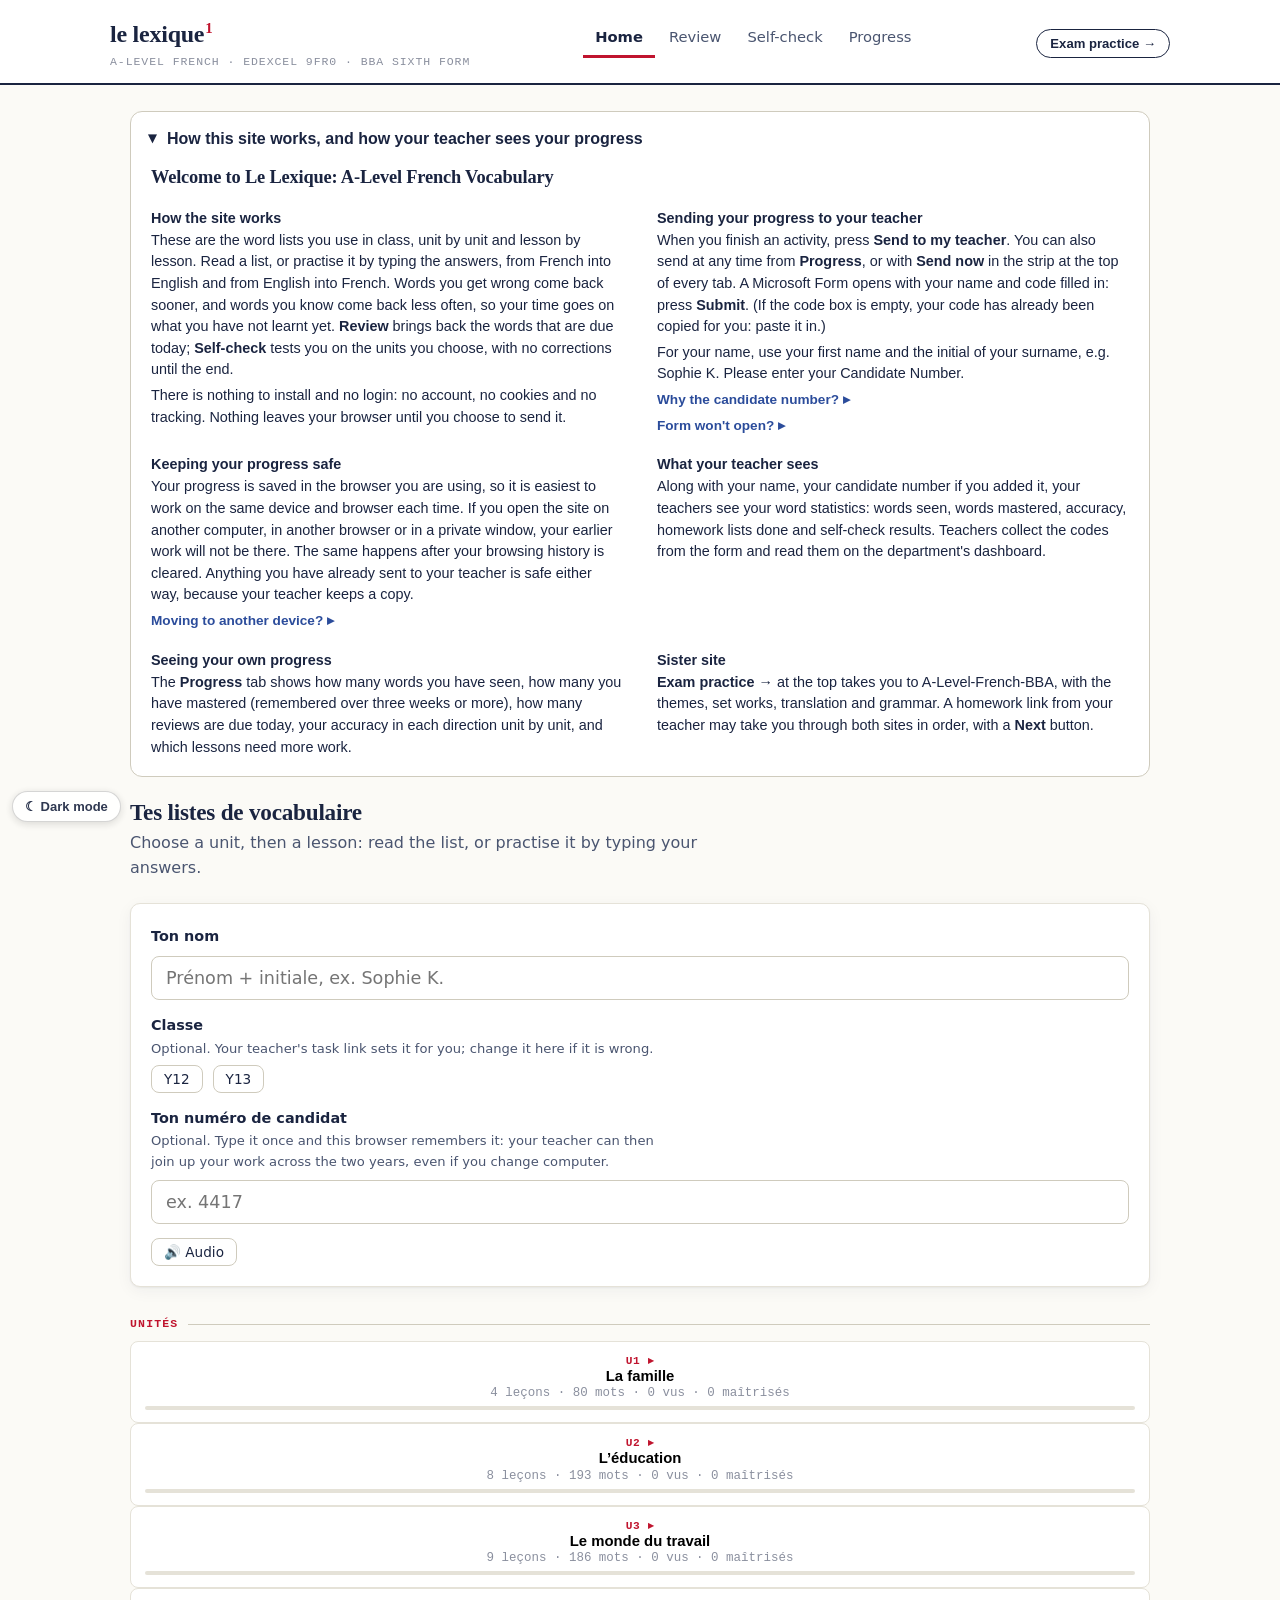
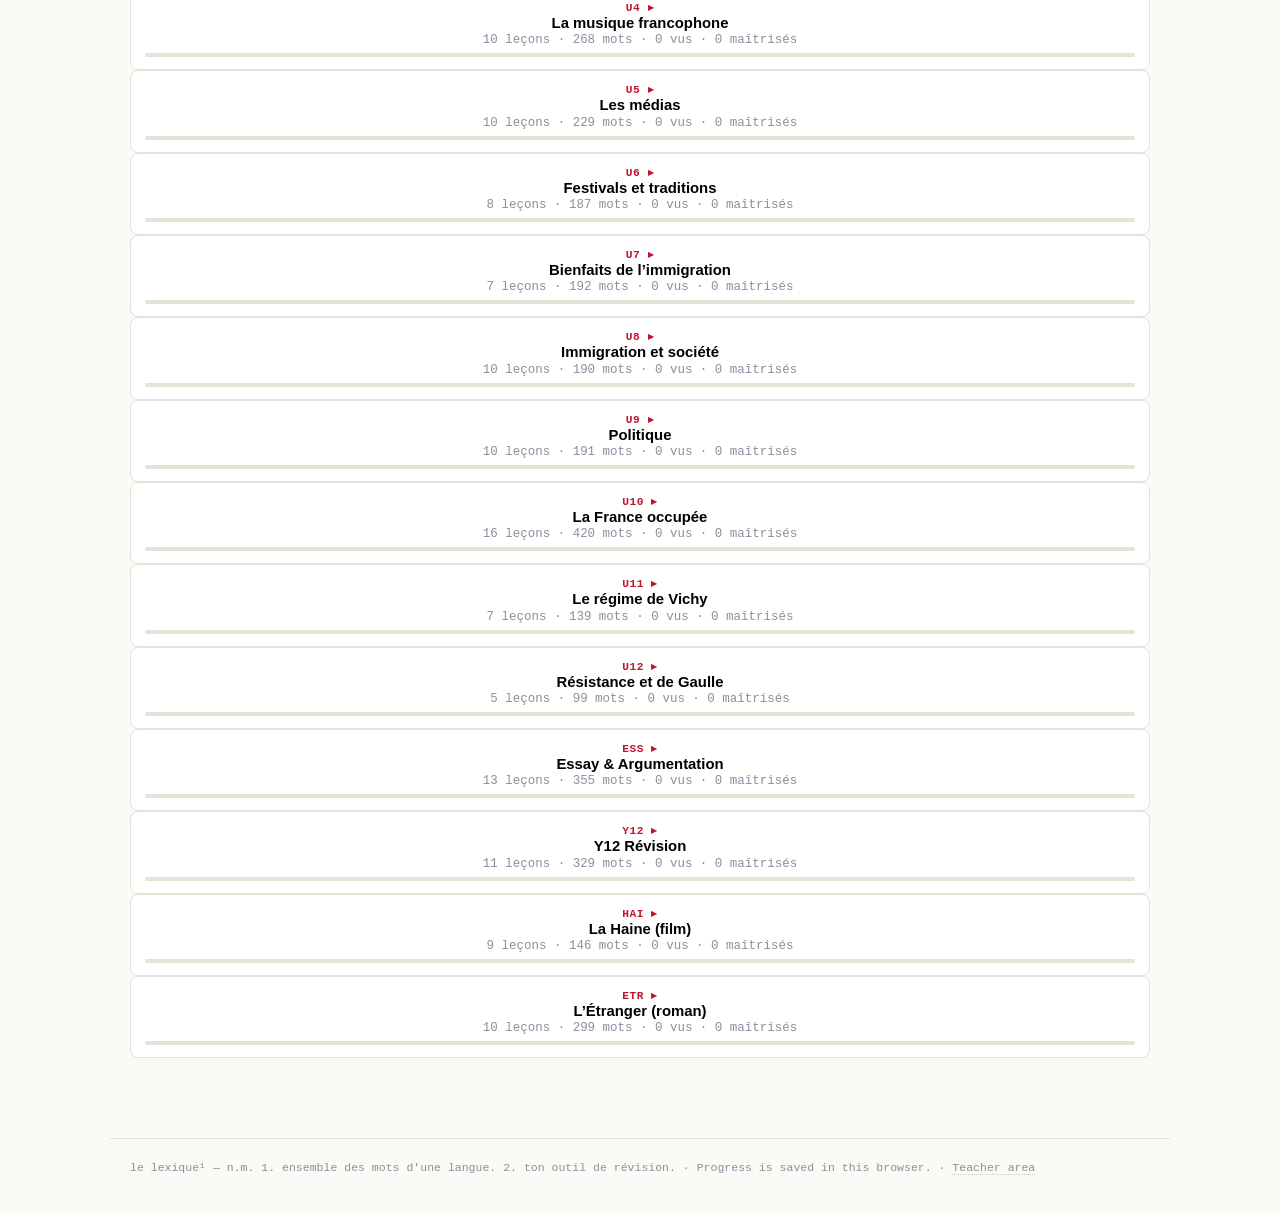
==== commit f336cf45: "Add files via upload" ====
--- a/index.html
+++ b/index.html
@@ -36,6 +36,7 @@
 .howto details.more>p{margin:4px 0 2px;padding:6px 10px;background:#F6F5F0;border-radius:6px;font-size:.85rem}
 @media(max-width:820px){.howto .hw-grid{grid-template-columns:1fr}.howto .howto-body{padding:0 16px 12px}}
 </style>
+<script src="bba-theme.js"></script>
 </head>
 <body>
 <header class="site">
